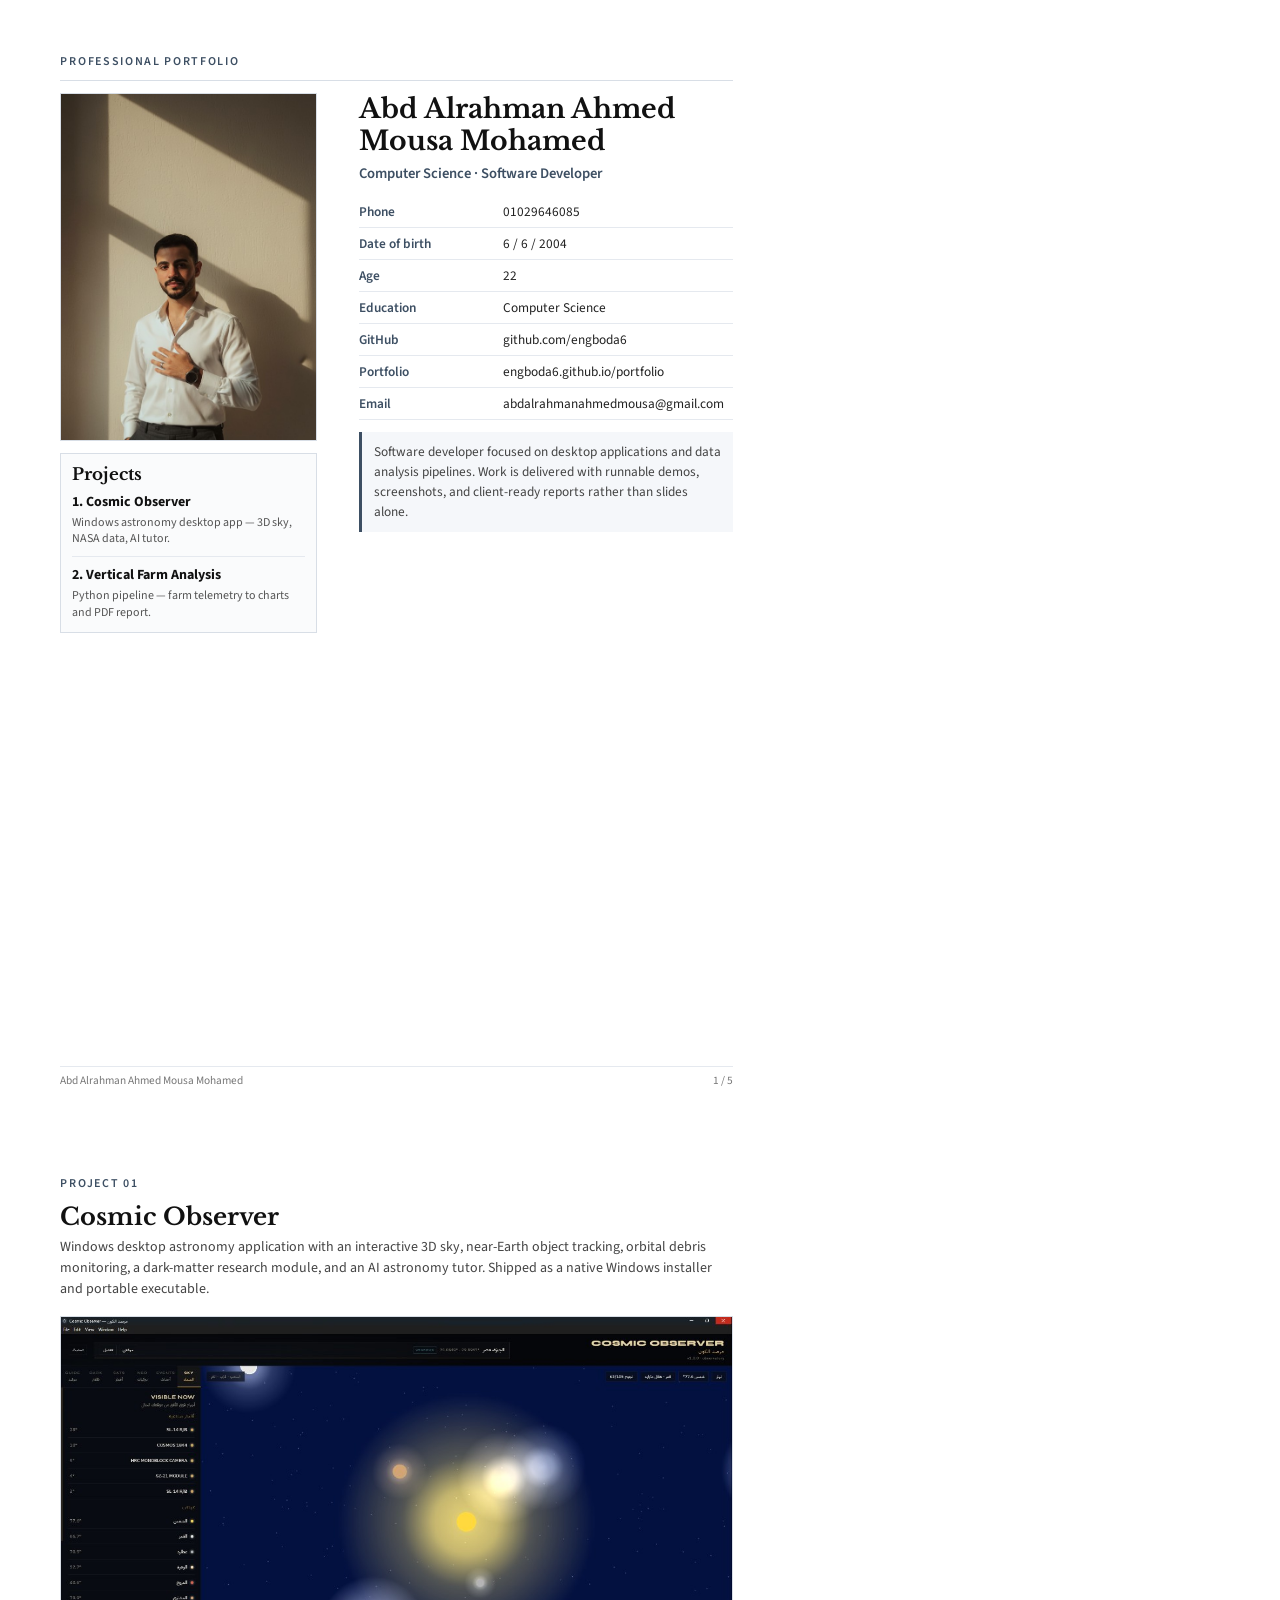
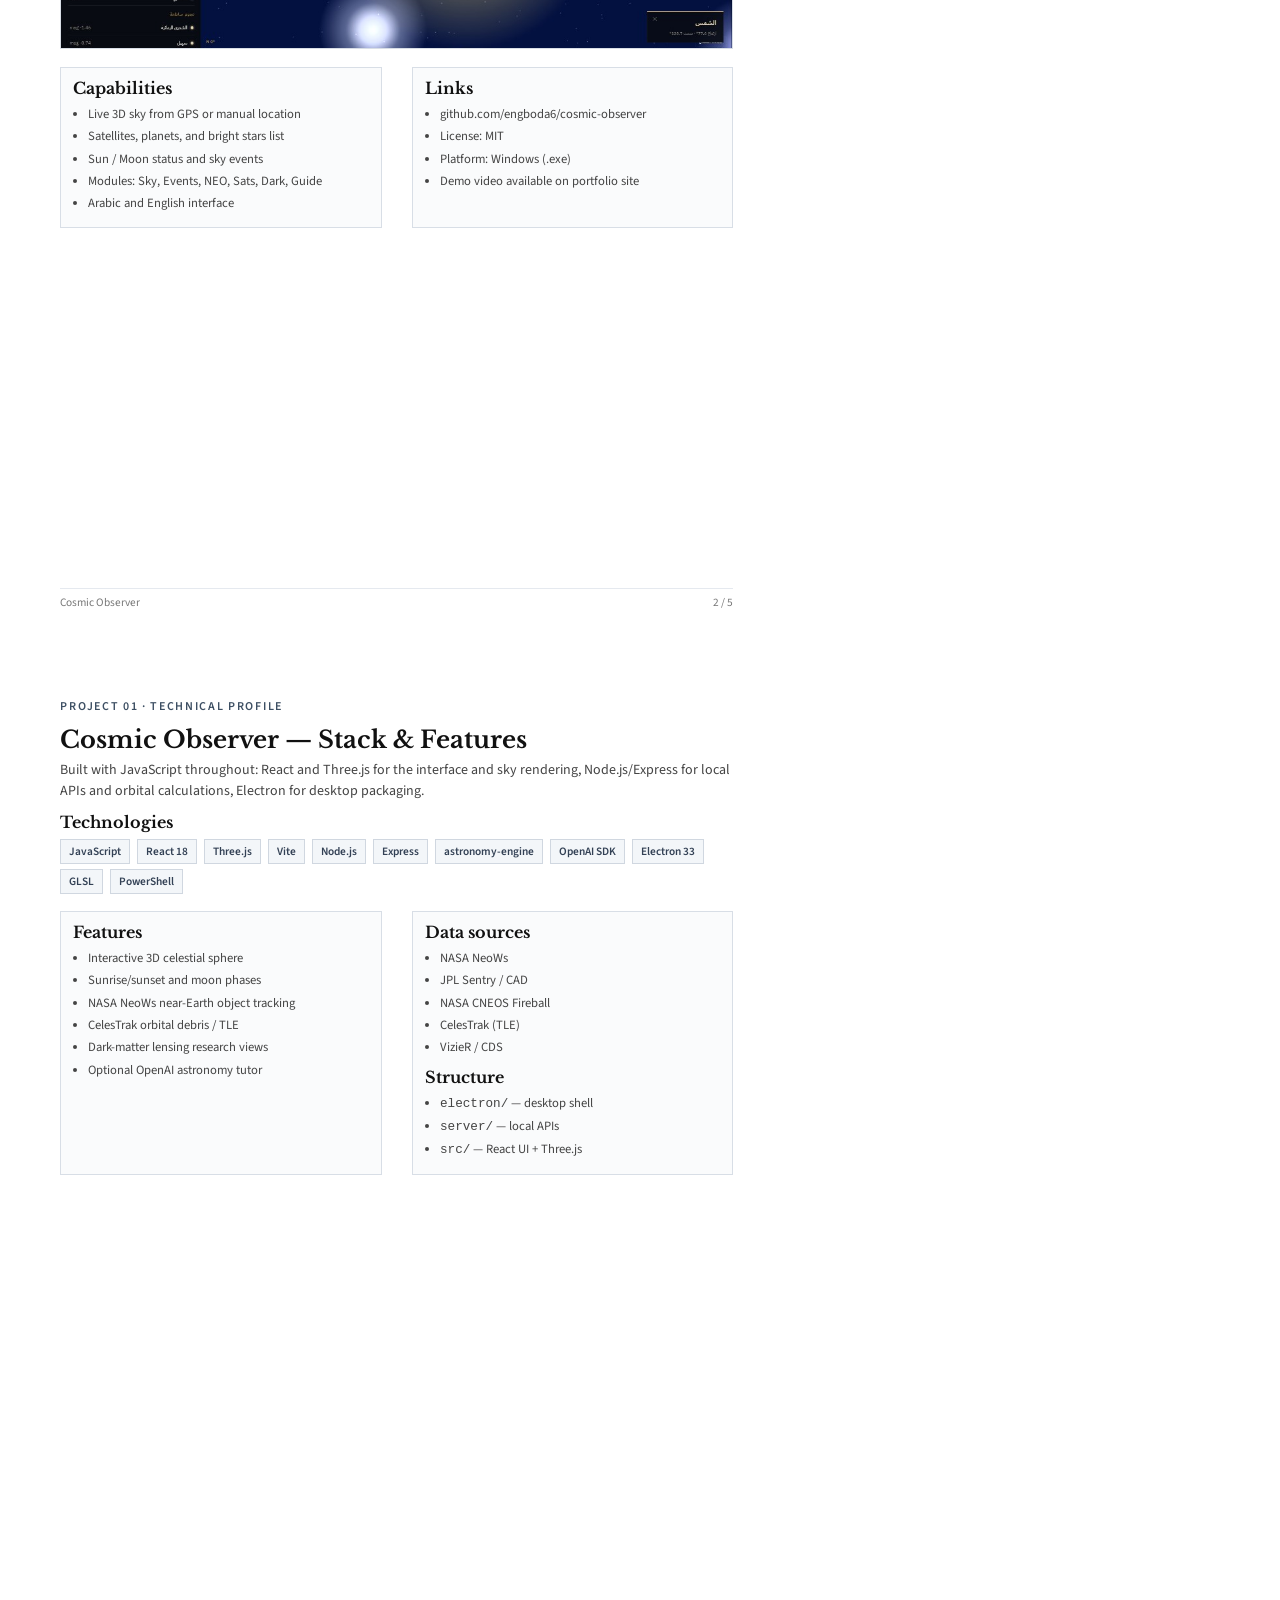
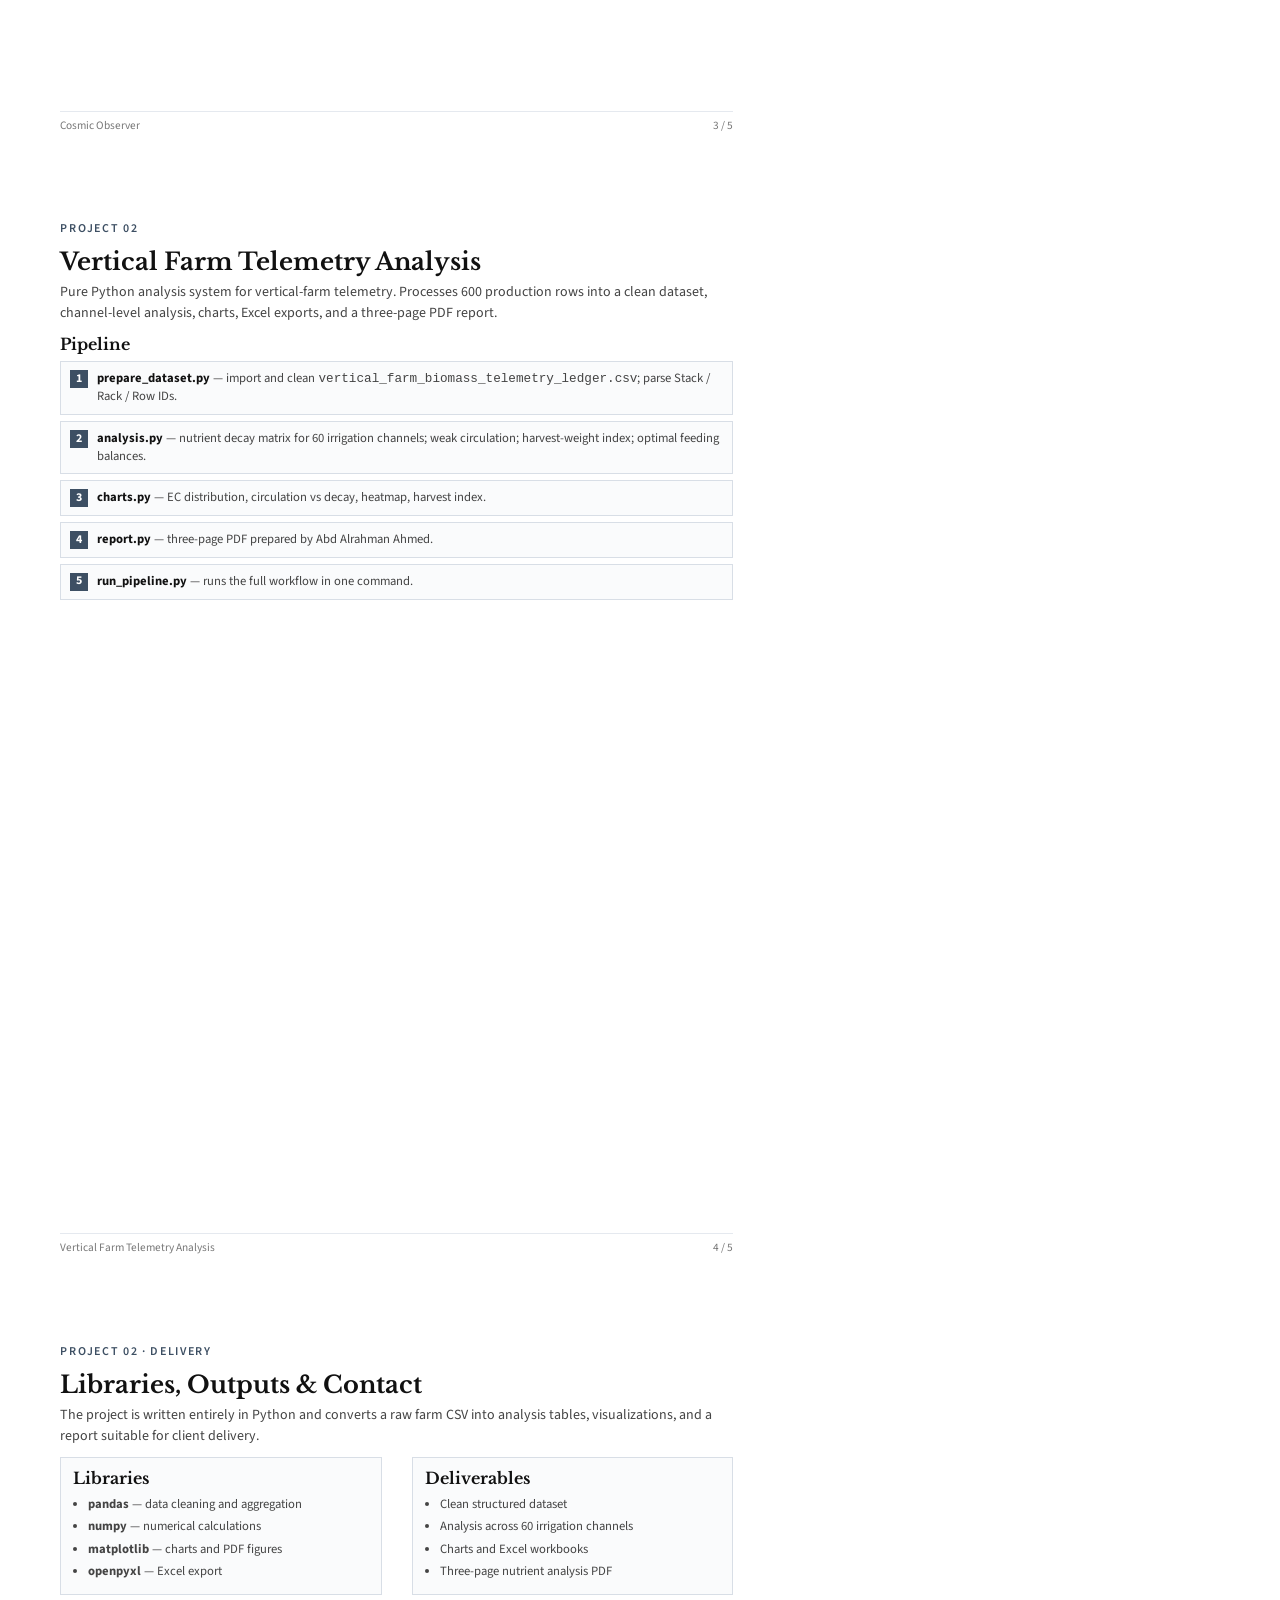
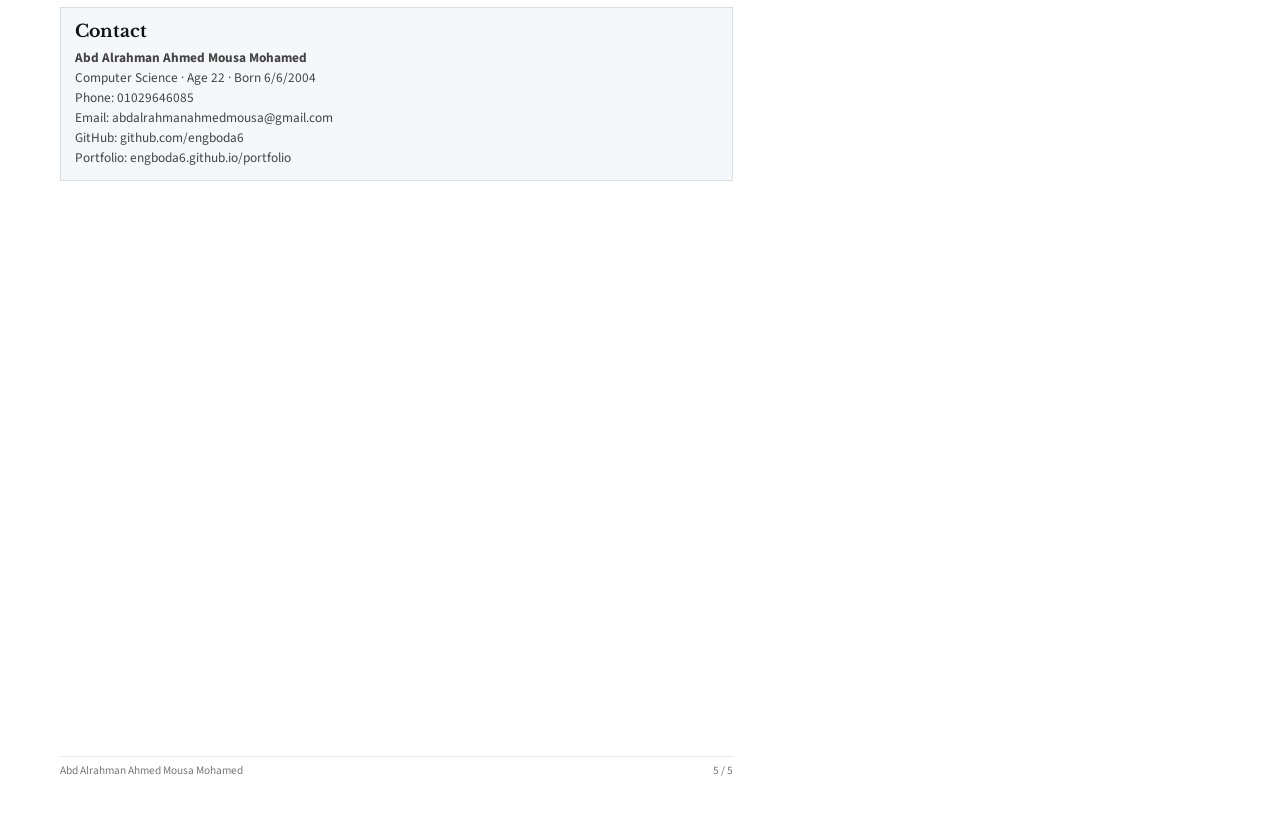
==== portfolio-cv.html @ 2f581602 "Refresh portfolio PDF with a clean professional layout. Use a light CV style, English Computer Scien" ====
<!DOCTYPE html>
<html lang="en">
  <head>
    <meta charset="UTF-8" />
    <title>Abd Alrahman Ahmed Mousa Mohamed — Portfolio</title>
    <link rel="preconnect" href="https://fonts.googleapis.com" />
    <link rel="preconnect" href="https://fonts.gstatic.com" crossorigin />
    <link
      href="https://fonts.googleapis.com/css2?family=Libre+Baskerville:wght@400;700&family=Source+Sans+3:wght@400;500;600;700&display=swap"
      rel="stylesheet"
    />
    <style>
      @page {
        size: A4;
        margin: 0;
      }

      * {
        box-sizing: border-box;
      }

      html,
      body {
        margin: 0;
        padding: 0;
        background: #fff;
        color: #1a1a1a;
        font-family: "Source Sans 3", "Segoe UI", sans-serif;
        -webkit-print-color-adjust: exact;
        print-color-adjust: exact;
      }

      .page {
        width: 210mm;
        height: 297mm;
        padding: 14mm 16mm 16mm;
        page-break-after: always;
        break-after: page;
        position: relative;
        overflow: hidden;
        background: #fff;
      }

      .page:last-child {
        page-break-after: auto;
        break-after: auto;
      }

      h1,
      h2,
      h3 {
        font-family: "Libre Baskerville", Georgia, serif;
        font-weight: 700;
        margin: 0;
        color: #111;
      }

      .eyebrow {
        color: #3d4f63;
        font-size: 9pt;
        font-weight: 600;
        letter-spacing: 0.14em;
        text-transform: uppercase;
        margin: 0 0 10px;
      }

      .rule {
        height: 1px;
        background: #d8dee6;
        border: 0;
        margin: 0 0 12px;
      }

      .cover {
        display: grid;
        grid-template-columns: 68mm 1fr;
        gap: 11mm;
        align-items: start;
      }

      .photo-wrap {
        width: 100%;
        height: 92mm;
        overflow: hidden;
        border: 1px solid #d8dee6;
        background: #f4f6f8;
      }

      .photo-wrap img {
        width: 100%;
        height: 100%;
        object-fit: cover;
        object-position: top center;
        display: block;
      }

      .side-block {
        margin-top: 12px;
        border: 1px solid #d8dee6;
        padding: 10px 11px;
        background: #fafbfc;
      }

      .side-block h2 {
        font-size: 12.5pt;
        margin-bottom: 8px;
        font-weight: 700;
      }

      .work-item + .work-item {
        margin-top: 8px;
        padding-top: 8px;
        border-top: 1px solid #e5e9ef;
      }

      .work-item h3 {
        font-size: 10.5pt;
        margin-bottom: 3px;
        font-family: "Source Sans 3", sans-serif;
        font-weight: 700;
      }

      .work-item p {
        margin: 0;
        font-size: 9pt;
        color: #555;
        line-height: 1.4;
      }

      .name {
        font-size: 20pt;
        line-height: 1.2;
        margin-bottom: 6px;
      }

      .role {
        margin: 0 0 12px;
        color: #3d4f63;
        font-size: 11pt;
        font-weight: 600;
      }

      .info-table {
        width: 100%;
        border-collapse: collapse;
        margin-bottom: 12px;
        font-size: 10pt;
      }

      .info-table th {
        text-align: left;
        width: 38mm;
        padding: 6px 0;
        color: #3d4f63;
        font-weight: 600;
        border-bottom: 1px solid #e5e9ef;
        vertical-align: top;
      }

      .info-table td {
        padding: 6px 0;
        border-bottom: 1px solid #e5e9ef;
        color: #222;
      }

      .summary {
        margin-top: 4px;
        padding: 10px 12px;
        border-left: 3px solid #3d4f63;
        background: #f5f7fa;
        font-size: 10pt;
        line-height: 1.5;
        color: #444;
      }

      .page-title {
        font-size: 18pt;
        margin: 0 0 6px;
      }

      .lead {
        margin: 0 0 10px;
        font-size: 10.5pt;
        line-height: 1.5;
        color: #444;
      }

      .shot {
        width: 100%;
        max-height: 88mm;
        object-fit: cover;
        object-position: top center;
        border: 1px solid #d8dee6;
        margin: 6px 0 12px;
        background: #f4f6f8;
      }

      .two-col {
        display: grid;
        grid-template-columns: 1fr 1fr;
        gap: 8mm;
      }

      .panel {
        border: 1px solid #d8dee6;
        padding: 10px 12px;
        background: #fafbfc;
      }

      .section-label {
        font-family: "Libre Baskerville", Georgia, serif;
        font-size: 12pt;
        margin: 0 0 7px;
      }

      ul.clean {
        margin: 0;
        padding-left: 15px;
        color: #444;
        font-size: 9.5pt;
        line-height: 1.45;
      }

      ul.clean li {
        margin-bottom: 4px;
      }

      .tag {
        display: inline-block;
        padding: 3px 8px;
        margin: 0 4px 5px 0;
        border: 1px solid #d0d7e0;
        background: #f3f6f9;
        color: #334155;
        font-size: 8.5pt;
        font-weight: 600;
      }

      .pipeline {
        counter-reset: step;
        list-style: none;
        margin: 0;
        padding: 0;
      }

      .pipeline li {
        counter-increment: step;
        position: relative;
        padding: 8px 10px 8px 36px;
        margin-bottom: 6px;
        border: 1px solid #d8dee6;
        background: #fafbfc;
        font-size: 9.5pt;
        color: #444;
        line-height: 1.4;
      }

      .pipeline li::before {
        content: counter(step);
        position: absolute;
        left: 9px;
        top: 8px;
        width: 18px;
        height: 18px;
        background: #3d4f63;
        color: #fff;
        font-size: 9pt;
        font-weight: 700;
        display: grid;
        place-items: center;
      }

      .pipeline strong {
        color: #111;
      }

      .closing {
        margin-top: 12px;
        border: 1px solid #d8dee6;
        padding: 12px 14px;
        background: #f5f7fa;
      }

      .closing h2 {
        font-size: 13pt;
        margin-bottom: 6px;
      }

      .closing p {
        margin: 0;
        font-size: 10pt;
        color: #444;
        line-height: 1.5;
      }

      .page-foot {
        position: absolute;
        left: 16mm;
        right: 16mm;
        bottom: 9mm;
        display: flex;
        justify-content: space-between;
        font-size: 8.5pt;
        color: #777;
        border-top: 1px solid #e5e9ef;
        padding-top: 5px;
      }

      a {
        color: #27476b;
        text-decoration: none;
      }
    </style>
  </head>
  <body>
    <!-- 1 -->
    <section class="page">
      <p class="eyebrow">Professional Portfolio</p>
      <hr class="rule" />
      <div class="cover">
        <aside>
          <div class="photo-wrap">
            <img src="assets/images/profile.png" alt="Abd Alrahman Ahmed Mousa Mohamed" />
          </div>
          <div class="side-block">
            <h2>Projects</h2>
            <div class="work-item">
              <h3>1. Cosmic Observer</h3>
              <p>Windows astronomy desktop app — 3D sky, NASA data, AI tutor.</p>
            </div>
            <div class="work-item">
              <h3>2. Vertical Farm Analysis</h3>
              <p>Python pipeline — farm telemetry to charts and PDF report.</p>
            </div>
          </div>
        </aside>
        <div>
          <h1 class="name">Abd Alrahman Ahmed Mousa Mohamed</h1>
          <p class="role">Computer Science · Software Developer</p>
          <table class="info-table">
            <tr>
              <th>Phone</th>
              <td>01029646085</td>
            </tr>
            <tr>
              <th>Date of birth</th>
              <td>6 / 6 / 2004</td>
            </tr>
            <tr>
              <th>Age</th>
              <td>22</td>
            </tr>
            <tr>
              <th>Education</th>
              <td>Computer Science</td>
            </tr>
            <tr>
              <th>GitHub</th>
              <td>github.com/engboda6</td>
            </tr>
            <tr>
              <th>Portfolio</th>
              <td>engboda6.github.io/portfolio</td>
            </tr>
            <tr>
              <th>Email</th>
              <td>abdalrahmanahmedmousa@gmail.com</td>
            </tr>
          </table>
          <div class="summary">
            Software developer focused on desktop applications and data analysis pipelines. Work is
            delivered with runnable demos, screenshots, and client-ready reports rather than slides
            alone.
          </div>
        </div>
      </div>
      <div class="page-foot">
        <span>Abd Alrahman Ahmed Mousa Mohamed</span>
        <span>1 / 5</span>
      </div>
    </section>

    <!-- 2 -->
    <section class="page">
      <p class="eyebrow">Project 01</p>
      <h1 class="page-title">Cosmic Observer</h1>
      <p class="lead">
        Windows desktop astronomy application with an interactive 3D sky, near-Earth object tracking,
        orbital debris monitoring, a dark-matter research module, and an AI astronomy tutor. Shipped
        as a native Windows installer and portable executable.
      </p>
      <img class="shot" src="assets/images/astronomy/home.png" alt="Cosmic Observer" />
      <div class="two-col">
        <div class="panel">
          <h2 class="section-label">Capabilities</h2>
          <ul class="clean">
            <li>Live 3D sky from GPS or manual location</li>
            <li>Satellites, planets, and bright stars list</li>
            <li>Sun / Moon status and sky events</li>
            <li>Modules: Sky, Events, NEO, Sats, Dark, Guide</li>
            <li>Arabic and English interface</li>
          </ul>
        </div>
        <div class="panel">
          <h2 class="section-label">Links</h2>
          <ul class="clean">
            <li>github.com/engboda6/cosmic-observer</li>
            <li>License: MIT</li>
            <li>Platform: Windows (.exe)</li>
            <li>Demo video available on portfolio site</li>
          </ul>
        </div>
      </div>
      <div class="page-foot">
        <span>Cosmic Observer</span>
        <span>2 / 5</span>
      </div>
    </section>

    <!-- 3 -->
    <section class="page">
      <p class="eyebrow">Project 01 · Technical Profile</p>
      <h1 class="page-title">Cosmic Observer — Stack &amp; Features</h1>
      <p class="lead">
        Built with JavaScript throughout: React and Three.js for the interface and sky rendering,
        Node.js/Express for local APIs and orbital calculations, Electron for desktop packaging.
      </p>
      <h2 class="section-label">Technologies</h2>
      <p style="margin: 0 0 12px">
        <span class="tag">JavaScript</span>
        <span class="tag">React 18</span>
        <span class="tag">Three.js</span>
        <span class="tag">Vite</span>
        <span class="tag">Node.js</span>
        <span class="tag">Express</span>
        <span class="tag">astronomy-engine</span>
        <span class="tag">OpenAI SDK</span>
        <span class="tag">Electron 33</span>
        <span class="tag">GLSL</span>
        <span class="tag">PowerShell</span>
      </p>
      <div class="two-col">
        <div class="panel">
          <h2 class="section-label">Features</h2>
          <ul class="clean">
            <li>Interactive 3D celestial sphere</li>
            <li>Sunrise/sunset and moon phases</li>
            <li>NASA NeoWs near-Earth object tracking</li>
            <li>CelesTrak orbital debris / TLE</li>
            <li>Dark-matter lensing research views</li>
            <li>Optional OpenAI astronomy tutor</li>
          </ul>
        </div>
        <div class="panel">
          <h2 class="section-label">Data sources</h2>
          <ul class="clean">
            <li>NASA NeoWs</li>
            <li>JPL Sentry / CAD</li>
            <li>NASA CNEOS Fireball</li>
            <li>CelesTrak (TLE)</li>
            <li>VizieR / CDS</li>
          </ul>
          <h2 class="section-label" style="margin-top: 10px">Structure</h2>
          <ul class="clean">
            <li><code>electron/</code> — desktop shell</li>
            <li><code>server/</code> — local APIs</li>
            <li><code>src/</code> — React UI + Three.js</li>
          </ul>
        </div>
      </div>
      <div class="page-foot">
        <span>Cosmic Observer</span>
        <span>3 / 5</span>
      </div>
    </section>

    <!-- 4 -->
    <section class="page">
      <p class="eyebrow">Project 02</p>
      <h1 class="page-title">Vertical Farm Telemetry Analysis</h1>
      <p class="lead">
        Pure Python analysis system for vertical-farm telemetry. Processes 600 production rows into a
        clean dataset, channel-level analysis, charts, Excel exports, and a three-page PDF report.
      </p>
      <h2 class="section-label">Pipeline</h2>
      <ol class="pipeline">
        <li>
          <strong>prepare_dataset.py</strong> — import and clean
          <code>vertical_farm_biomass_telemetry_ledger.csv</code>; parse Stack / Rack / Row IDs.
        </li>
        <li>
          <strong>analysis.py</strong> — nutrient decay matrix for 60 irrigation channels; weak
          circulation; harvest-weight index; optimal feeding balances.
        </li>
        <li>
          <strong>charts.py</strong> — EC distribution, circulation vs decay, heatmap, harvest index.
        </li>
        <li>
          <strong>report.py</strong> — three-page PDF prepared by Abd Alrahman Ahmed.
        </li>
        <li>
          <strong>run_pipeline.py</strong> — runs the full workflow in one command.
        </li>
      </ol>
      <div class="page-foot">
        <span>Vertical Farm Telemetry Analysis</span>
        <span>4 / 5</span>
      </div>
    </section>

    <!-- 5 -->
    <section class="page">
      <p class="eyebrow">Project 02 · Delivery</p>
      <h1 class="page-title">Libraries, Outputs &amp; Contact</h1>
      <p class="lead">
        The project is written entirely in Python and converts a raw farm CSV into analysis tables,
        visualizations, and a report suitable for client delivery.
      </p>
      <div class="two-col">
        <div class="panel">
          <h2 class="section-label">Libraries</h2>
          <ul class="clean">
            <li><strong>pandas</strong> — data cleaning and aggregation</li>
            <li><strong>numpy</strong> — numerical calculations</li>
            <li><strong>matplotlib</strong> — charts and PDF figures</li>
            <li><strong>openpyxl</strong> — Excel export</li>
          </ul>
        </div>
        <div class="panel">
          <h2 class="section-label">Deliverables</h2>
          <ul class="clean">
            <li>Clean structured dataset</li>
            <li>Analysis across 60 irrigation channels</li>
            <li>Charts and Excel workbooks</li>
            <li>Three-page nutrient analysis PDF</li>
          </ul>
        </div>
      </div>
      <div class="closing">
        <h2>Contact</h2>
        <p>
          <strong>Abd Alrahman Ahmed Mousa Mohamed</strong><br />
          Computer Science · Age 22 · Born 6/6/2004<br />
          Phone: 01029646085<br />
          Email: abdalrahmanahmedmousa@gmail.com<br />
          GitHub: github.com/engboda6<br />
          Portfolio: engboda6.github.io/portfolio
        </p>
      </div>
      <div class="page-foot">
        <span>Abd Alrahman Ahmed Mousa Mohamed</span>
        <span>5 / 5</span>
      </div>
    </section>
  </body>
</html>
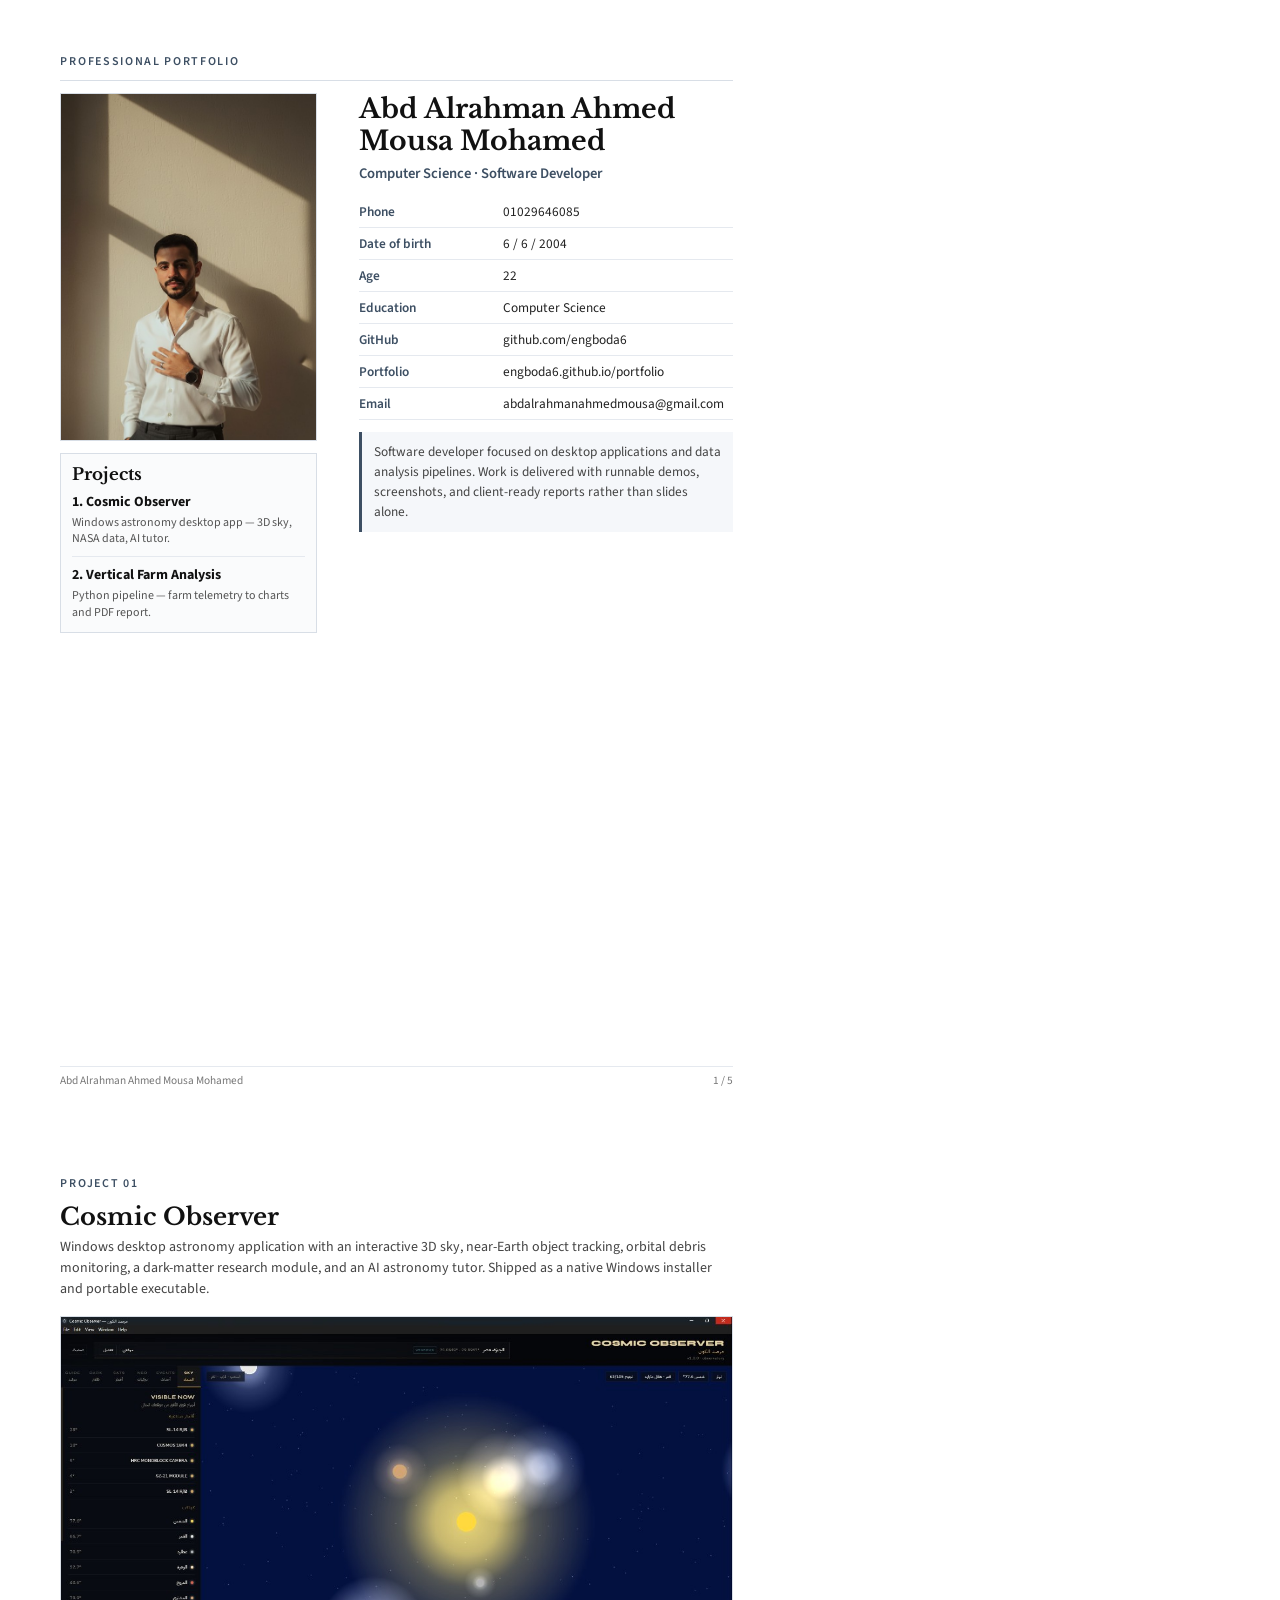
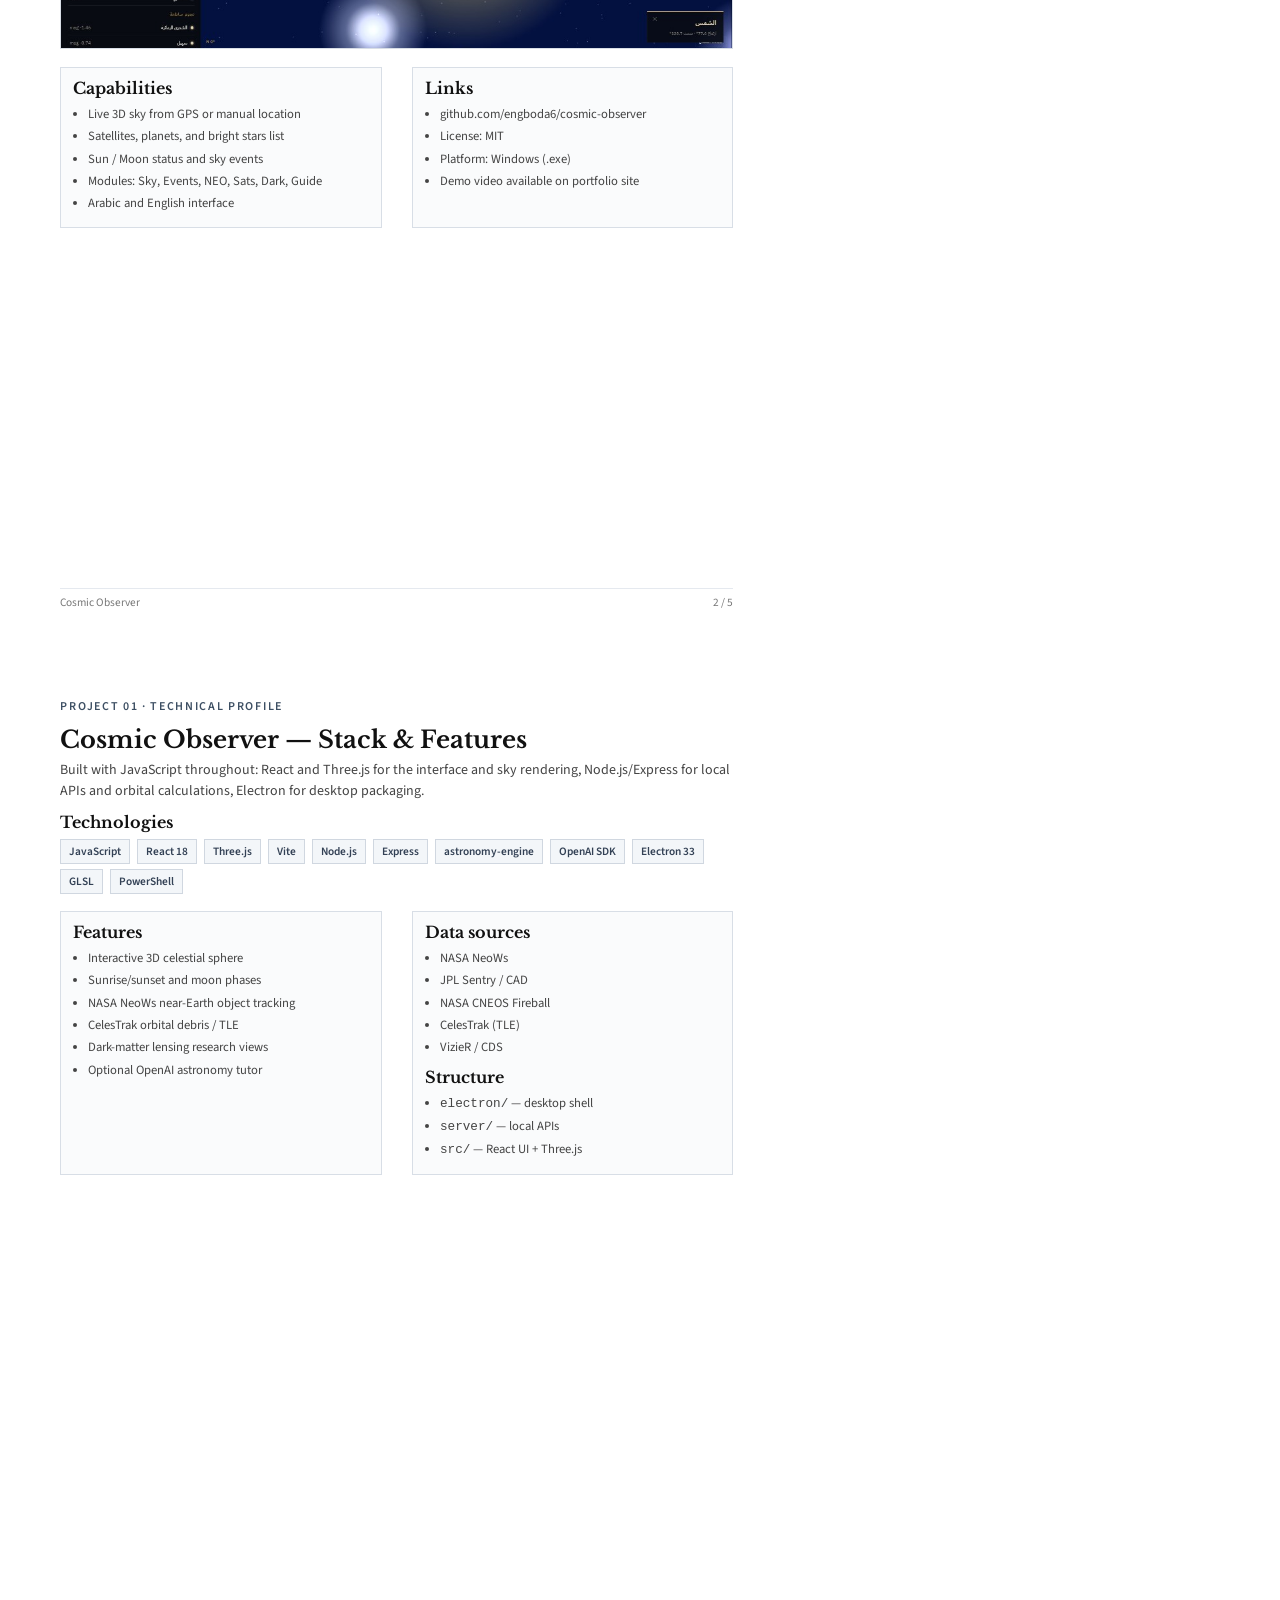
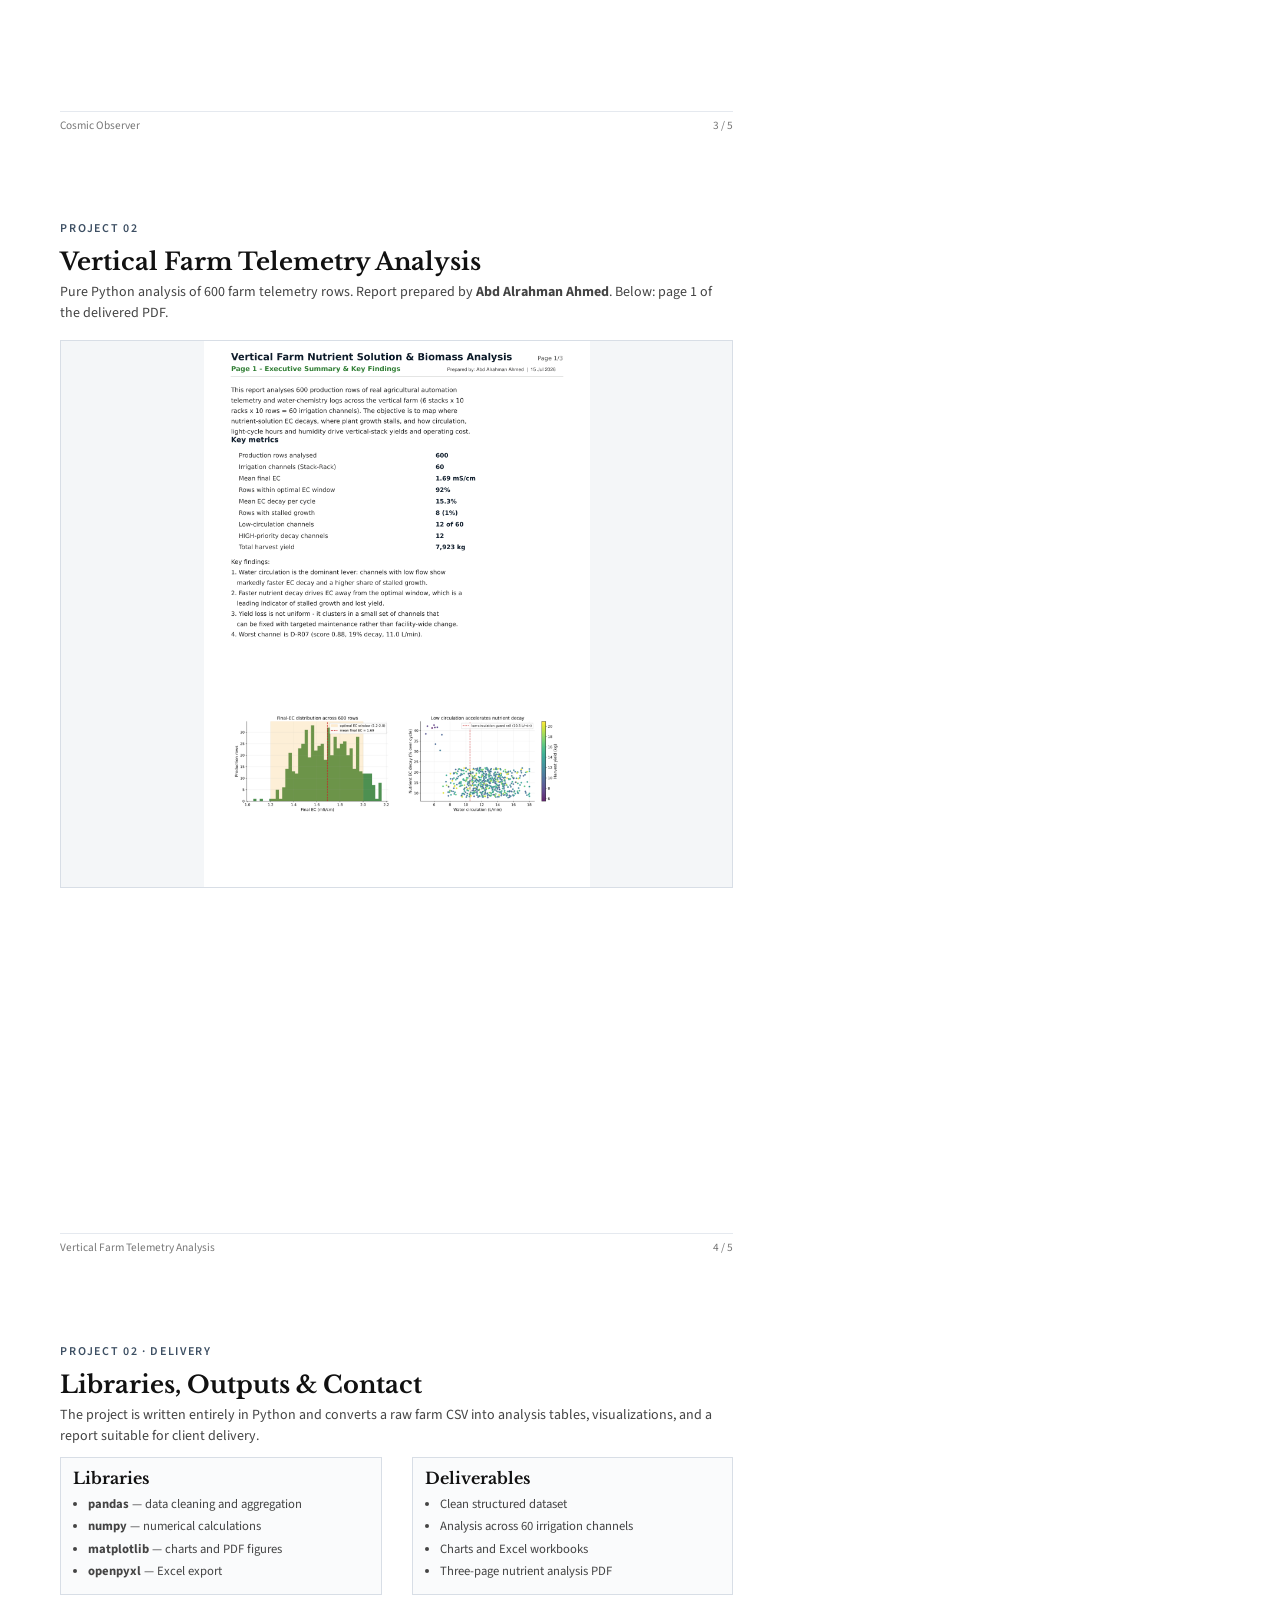
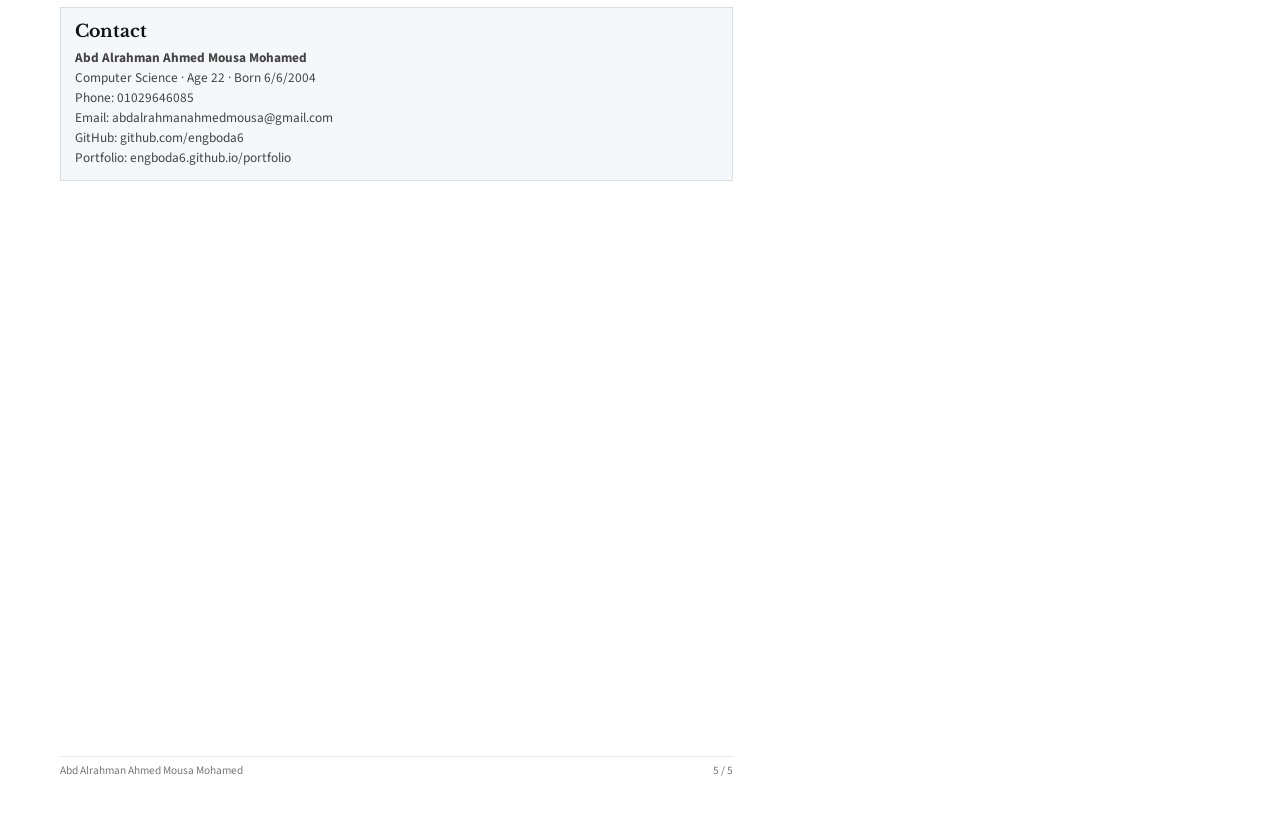
==== commit 7602e3ae: "Refresh Vertical Farm report images credited to Abd Alrahman Ahmed. Show all three report pages on t" ====
--- a/portfolio-cv.html
+++ b/portfolio-cv.html
@@ -479,29 +479,15 @@
       <p class="eyebrow">Project 02</p>
       <h1 class="page-title">Vertical Farm Telemetry Analysis</h1>
       <p class="lead">
-        Pure Python analysis system for vertical-farm telemetry. Processes 600 production rows into a
-        clean dataset, channel-level analysis, charts, Excel exports, and a three-page PDF report.
+        Pure Python analysis of 600 farm telemetry rows. Report prepared by
+        <strong>Abd Alrahman Ahmed</strong>. Below: page 1 of the delivered PDF.
       </p>
-      <h2 class="section-label">Pipeline</h2>
-      <ol class="pipeline">
-        <li>
-          <strong>prepare_dataset.py</strong> — import and clean
-          <code>vertical_farm_biomass_telemetry_ledger.csv</code>; parse Stack / Rack / Row IDs.
-        </li>
-        <li>
-          <strong>analysis.py</strong> — nutrient decay matrix for 60 irrigation channels; weak
-          circulation; harvest-weight index; optimal feeding balances.
-        </li>
-        <li>
-          <strong>charts.py</strong> — EC distribution, circulation vs decay, heatmap, harvest index.
-        </li>
-        <li>
-          <strong>report.py</strong> — three-page PDF prepared by Abd Alrahman Ahmed.
-        </li>
-        <li>
-          <strong>run_pipeline.py</strong> — runs the full workflow in one command.
-        </li>
-      </ol>
+      <img
+        class="shot"
+        src="assets/images/data-analysis/report-page1.png"
+        alt="Vertical Farm report page 1"
+        style="max-height: 145mm; object-fit: contain; object-position: top center"
+      />
       <div class="page-foot">
         <span>Vertical Farm Telemetry Analysis</span>
         <span>4 / 5</span>
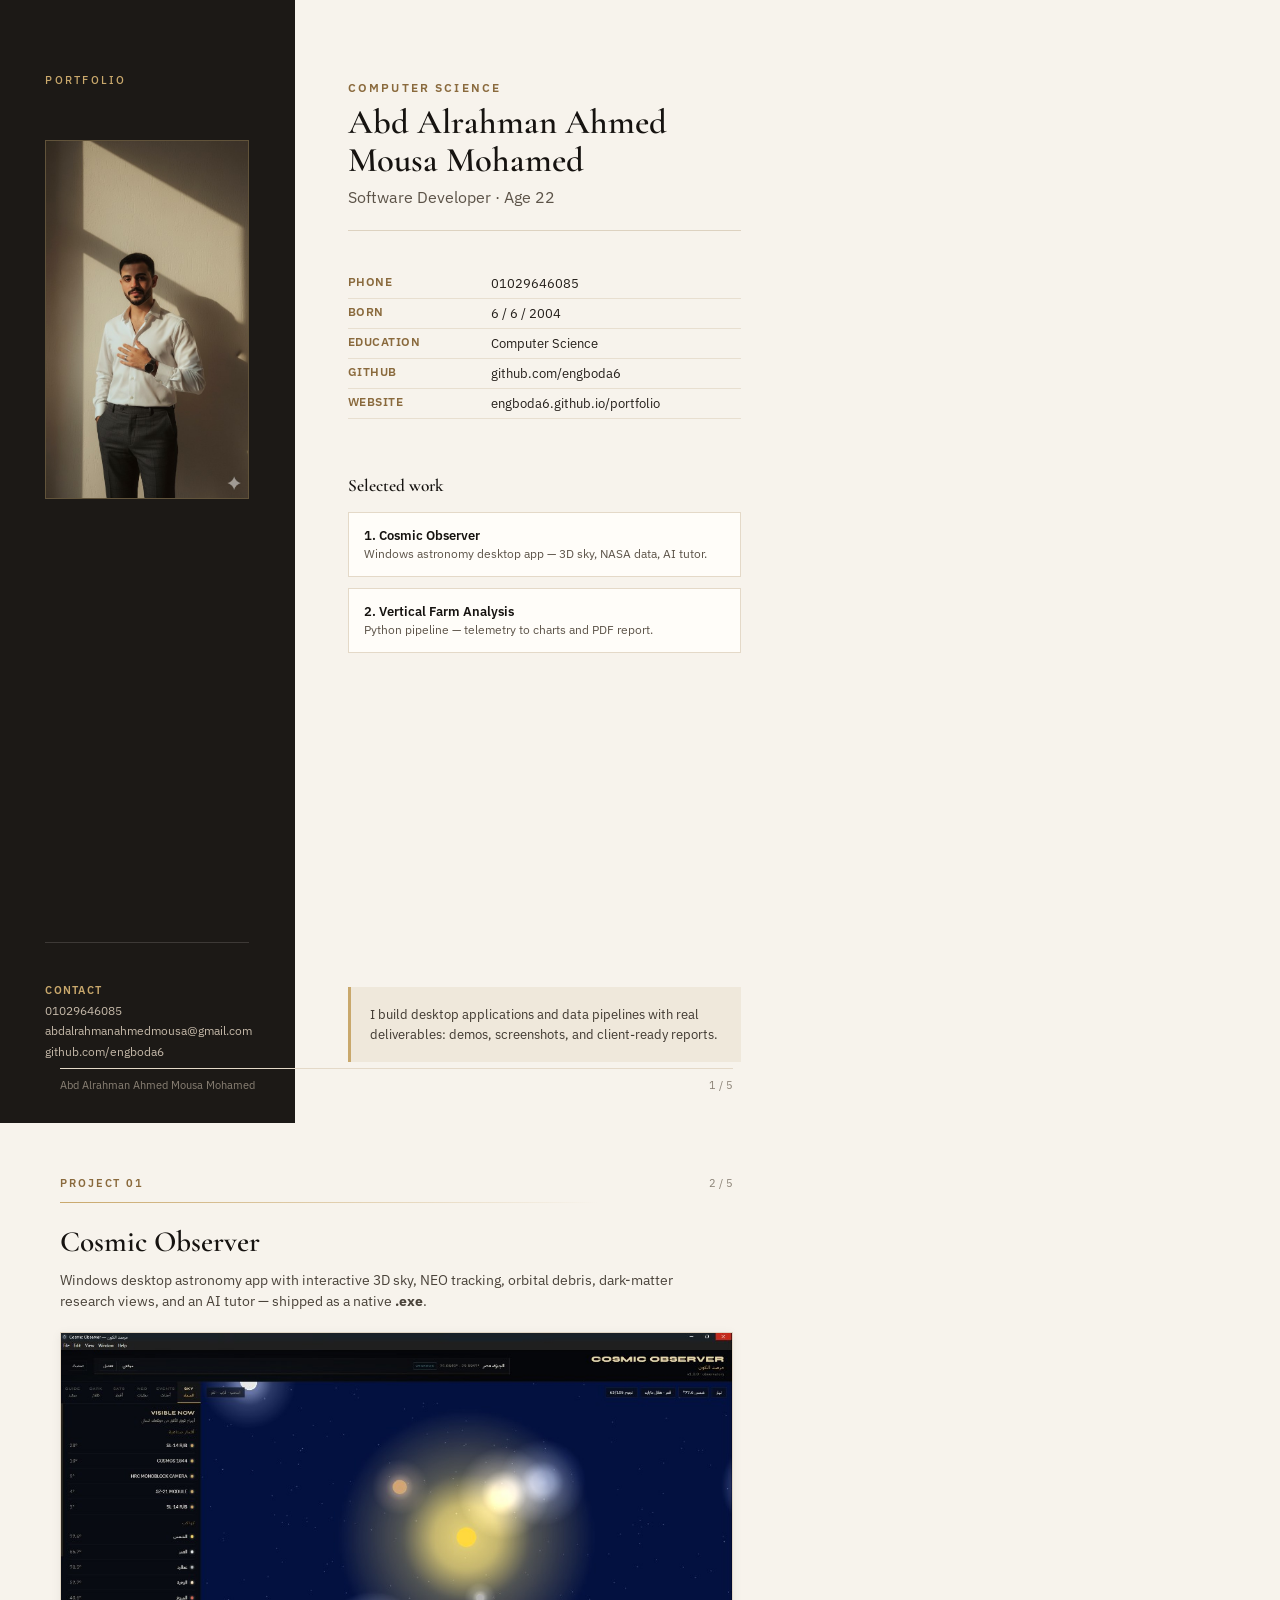
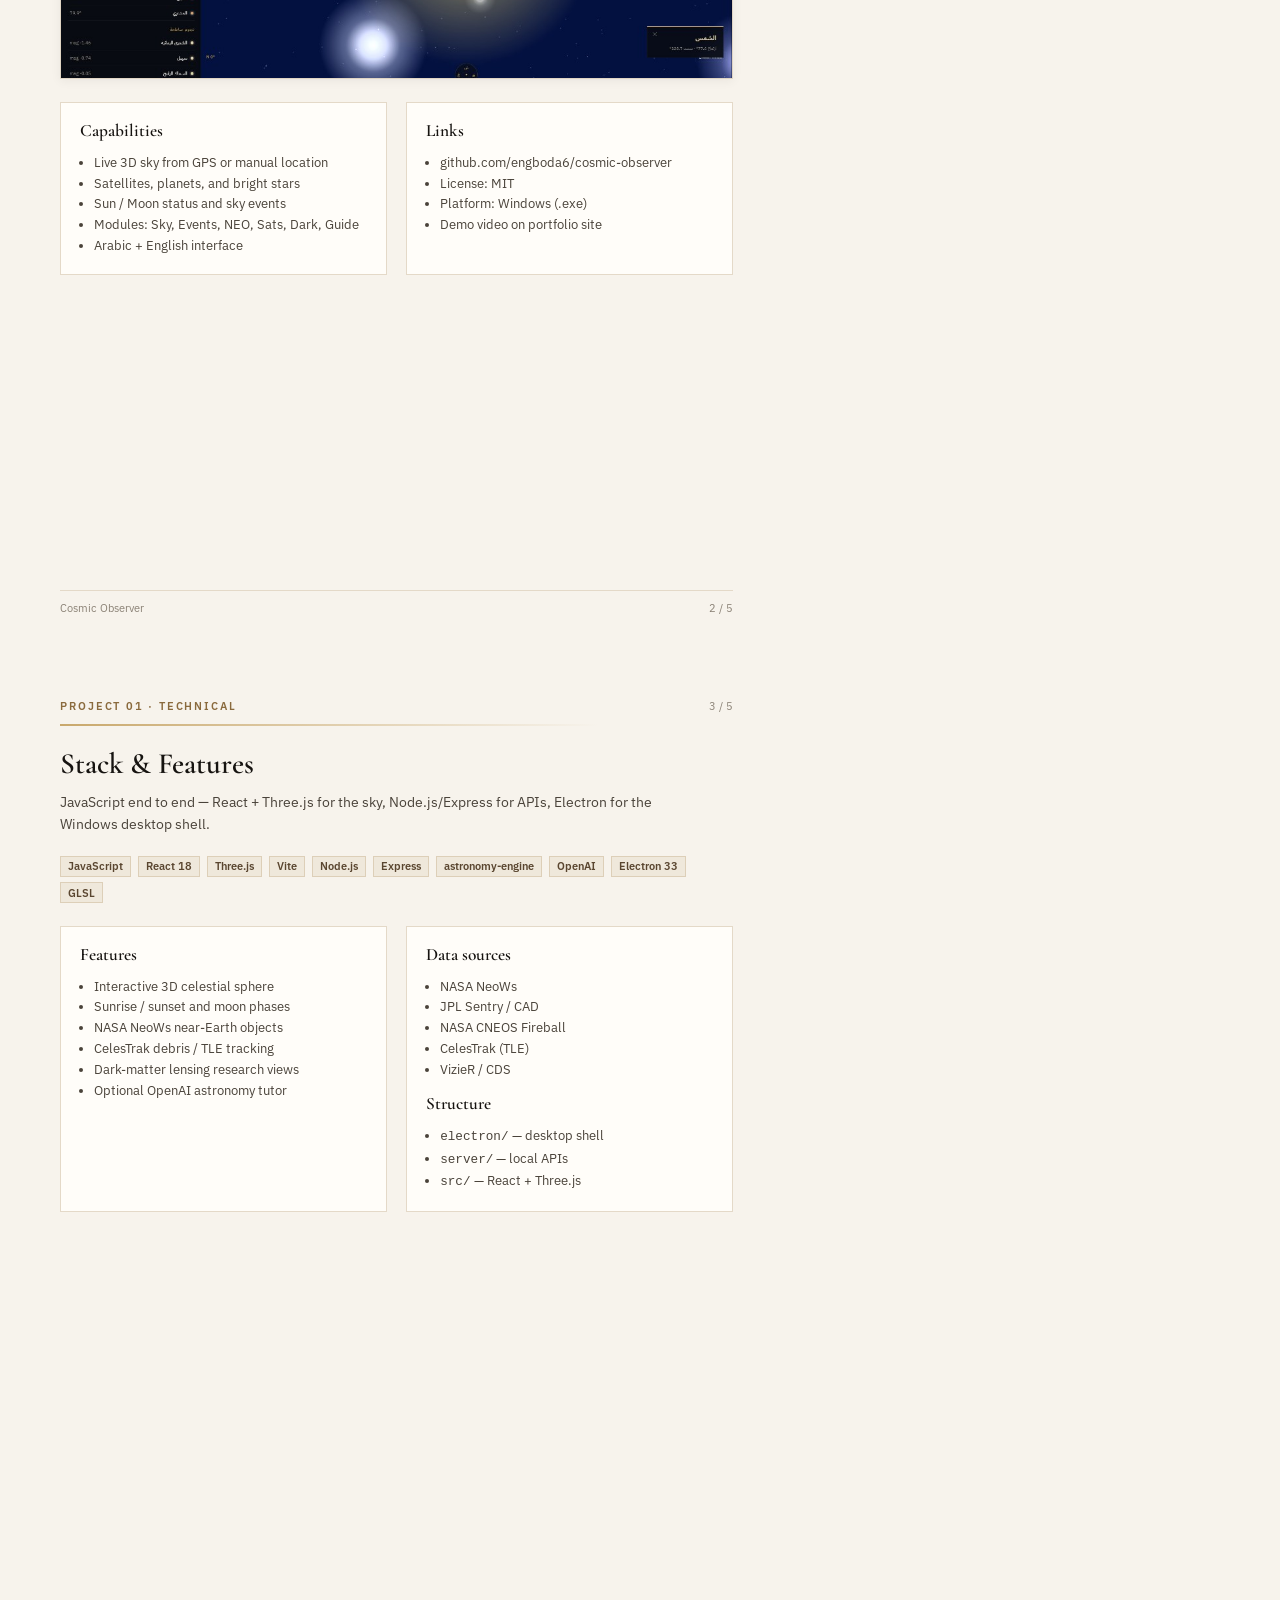
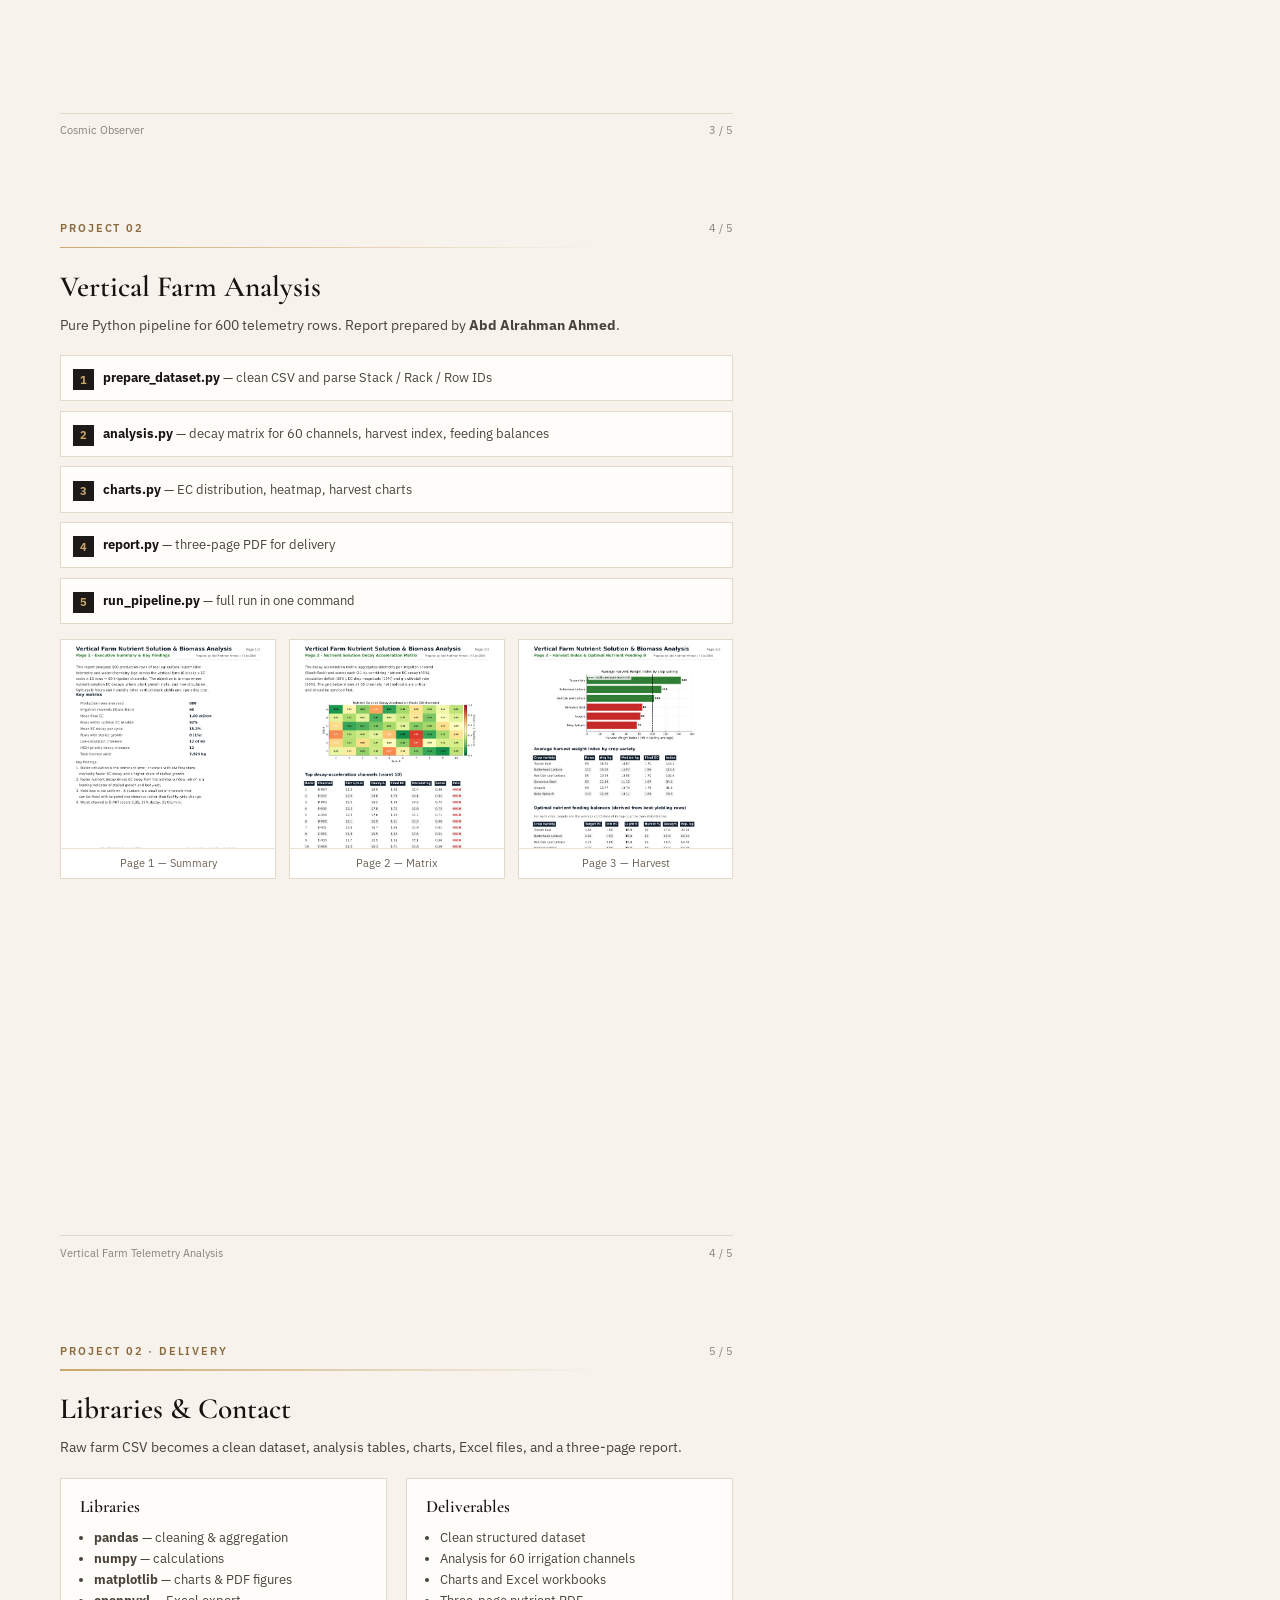
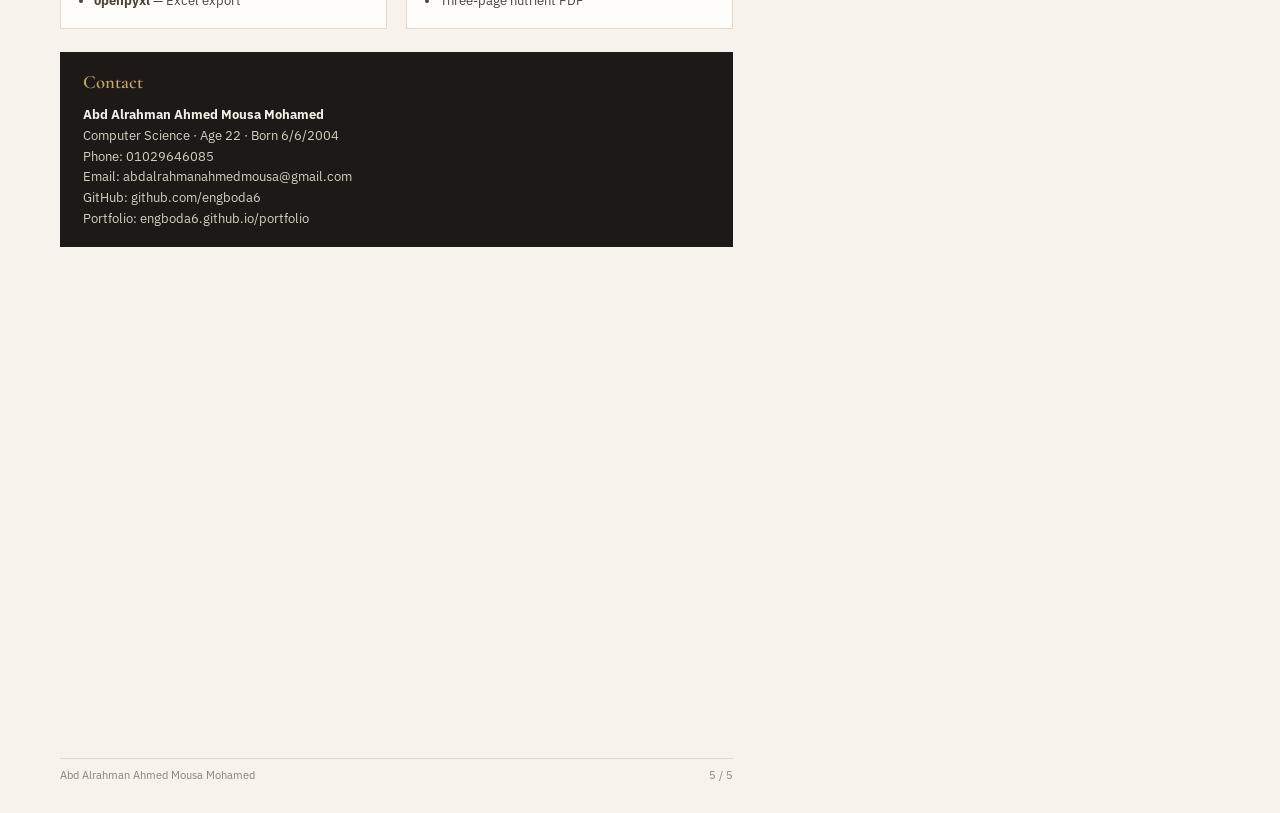
==== commit 40808bce: "Redesign the portfolio CV PDF with a warmer editorial layout. Improve cover composition, typography," ====
--- a/portfolio-cv.html
+++ b/portfolio-cv.html
@@ -6,7 +6,7 @@
     <link rel="preconnect" href="https://fonts.googleapis.com" />
     <link rel="preconnect" href="https://fonts.gstatic.com" crossorigin />
     <link
-      href="https://fonts.googleapis.com/css2?family=Libre+Baskerville:wght@400;700&family=Source+Sans+3:wght@400;500;600;700&display=swap"
+      href="https://fonts.googleapis.com/css2?family=Cormorant+Garamond:ital,wght@0,500;0,600;0,700;1,500&family=IBM+Plex+Sans:wght@400;500;600&display=swap"
       rel="stylesheet"
     />
     <style>
@@ -23,9 +23,9 @@
       body {
         margin: 0;
         padding: 0;
-        background: #fff;
-        color: #1a1a1a;
-        font-family: "Source Sans 3", "Segoe UI", sans-serif;
+        background: #f7f3ec;
+        color: #1c1916;
+        font-family: "IBM Plex Sans", "Segoe UI", sans-serif;
         -webkit-print-color-adjust: exact;
         print-color-adjust: exact;
       }
@@ -33,12 +33,11 @@
       .page {
         width: 210mm;
         height: 297mm;
-        padding: 14mm 16mm 16mm;
         page-break-after: always;
         break-after: page;
         position: relative;
         overflow: hidden;
-        background: #fff;
+        background: #f7f3ec;
       }
 
       .page:last-child {
@@ -46,44 +45,54 @@
         break-after: auto;
       }
 
+      .page-inner {
+        padding: 14mm 16mm 16mm;
+        height: 100%;
+      }
+
       h1,
       h2,
       h3 {
-        font-family: "Libre Baskerville", Georgia, serif;
-        font-weight: 700;
-        margin: 0;
-        color: #111;
-      }
-
-      .eyebrow {
-        color: #3d4f63;
-        font-size: 9pt;
+        font-family: "Cormorant Garamond", Georgia, serif;
         font-weight: 600;
-        letter-spacing: 0.14em;
+        margin: 0;
+        color: #161310;
+      }
+
+      .accent {
+        color: #8a6a3d;
+      }
+
+      /* ===== Cover ===== */
+      .cover-page {
+        display: grid;
+        grid-template-columns: 78mm 1fr;
+        height: 100%;
+      }
+
+      .cover-side {
+        background: #1c1916;
+        color: #f4efe8;
+        padding: 16mm 12mm;
+        display: flex;
+        flex-direction: column;
+      }
+
+      .cover-side .mark {
+        font-size: 8.5pt;
+        letter-spacing: 0.2em;
         text-transform: uppercase;
-        margin: 0 0 10px;
-      }
-
-      .rule {
-        height: 1px;
-        background: #d8dee6;
-        border: 0;
-        margin: 0 0 12px;
-      }
-
-      .cover {
-        display: grid;
-        grid-template-columns: 68mm 1fr;
-        gap: 11mm;
-        align-items: start;
+        color: #c9a86c;
+        margin-bottom: 14mm;
+        font-weight: 500;
       }
 
       .photo-wrap {
         width: 100%;
-        height: 92mm;
+        height: 95mm;
         overflow: hidden;
-        border: 1px solid #d8dee6;
-        background: #f4f6f8;
+        border: 1px solid rgba(201, 168, 108, 0.35);
+        background: #2a2520;
       }
 
       .photo-wrap img {
@@ -94,145 +103,221 @@
         display: block;
       }
 
-      .side-block {
-        margin-top: 12px;
-        border: 1px solid #d8dee6;
-        padding: 10px 11px;
-        background: #fafbfc;
-      }
-
-      .side-block h2 {
-        font-size: 12.5pt;
+      .side-meta {
+        margin-top: auto;
+        padding-top: 10mm;
+        border-top: 1px solid rgba(244, 239, 232, 0.15);
+        font-size: 9pt;
+        line-height: 1.7;
+        color: #c4b8a8;
+      }
+
+      .side-meta strong {
+        display: block;
+        color: #c9a86c;
+        font-size: 8pt;
+        letter-spacing: 0.12em;
+        text-transform: uppercase;
+        font-weight: 600;
+        margin-bottom: 2px;
+      }
+
+      .cover-main {
+        padding: 18mm 14mm 16mm 14mm;
+        display: flex;
+        flex-direction: column;
+      }
+
+      .cover-main .kicker {
+        font-size: 9pt;
+        letter-spacing: 0.18em;
+        text-transform: uppercase;
+        color: #8a6a3d;
+        font-weight: 600;
         margin-bottom: 8px;
-        font-weight: 700;
-      }
-
-      .work-item + .work-item {
-        margin-top: 8px;
-        padding-top: 8px;
-        border-top: 1px solid #e5e9ef;
-      }
-
-      .work-item h3 {
+      }
+
+      .cover-main .name {
+        font-size: 26pt;
+        line-height: 1.1;
+        font-weight: 600;
+        margin-bottom: 8px;
+      }
+
+      .cover-main .role {
+        font-size: 12pt;
+        color: #5c5348;
+        margin: 0 0 10mm;
+        padding-bottom: 6mm;
+        border-bottom: 1px solid #ddd2c0;
+      }
+
+      .info-grid {
+        display: grid;
+        gap: 0;
+        margin-bottom: 8mm;
+      }
+
+      .info-row {
+        display: grid;
+        grid-template-columns: 34mm 1fr;
+        gap: 4mm;
+        padding: 5.5px 0;
+        border-bottom: 1px solid #e8dfd0;
+        font-size: 10pt;
+      }
+
+      .info-row .label {
+        color: #8a6a3d;
+        font-weight: 600;
+        font-size: 9pt;
+        letter-spacing: 0.04em;
+        text-transform: uppercase;
+      }
+
+      .info-row .value {
+        color: #241f1a;
+      }
+
+      .summary {
+        margin-top: auto;
+        padding: 4.5mm 5mm;
+        background: #efe8db;
+        border-left: 3px solid #c9a86c;
+        font-size: 10pt;
+        line-height: 1.55;
+        color: #3f3830;
+      }
+
+      .projects-mini {
+        margin-top: 7mm;
+      }
+
+      .projects-mini h2 {
+        font-size: 13pt;
+        margin-bottom: 4mm;
+      }
+
+      .mini-card {
+        padding: 3.5mm 4mm;
+        margin-bottom: 3mm;
+        background: #fffdf9;
+        border: 1px solid #e4d9c8;
+      }
+
+      .mini-card h3 {
+        font-family: "IBM Plex Sans", sans-serif;
+        font-size: 10pt;
+        font-weight: 600;
+        margin-bottom: 2px;
+      }
+
+      .mini-card p {
+        margin: 0;
+        font-size: 9pt;
+        color: #5c5348;
+        line-height: 1.4;
+      }
+
+      /* ===== Content pages ===== */
+      .topbar {
+        display: flex;
+        justify-content: space-between;
+        align-items: baseline;
+        margin-bottom: 3mm;
+      }
+
+      .eyebrow {
+        color: #8a6a3d;
+        font-size: 8.5pt;
+        font-weight: 600;
+        letter-spacing: 0.16em;
+        text-transform: uppercase;
+        margin: 0;
+      }
+
+      .page-no {
+        font-size: 8.5pt;
+        color: #8a8175;
+      }
+
+      .gold-line {
+        height: 1.5px;
+        background: linear-gradient(90deg, #c9a86c, transparent 80%);
+        border: 0;
+        margin: 0 0 6mm;
+      }
+
+      .page-title {
+        font-size: 22pt;
+        line-height: 1.1;
+        margin: 0 0 3mm;
+      }
+
+      .lead {
+        margin: 0 0 5mm;
         font-size: 10.5pt;
-        margin-bottom: 3px;
-        font-family: "Source Sans 3", sans-serif;
-        font-weight: 700;
-      }
-
-      .work-item p {
-        margin: 0;
-        font-size: 9pt;
-        color: #555;
-        line-height: 1.4;
-      }
-
-      .name {
-        font-size: 20pt;
-        line-height: 1.2;
-        margin-bottom: 6px;
-      }
-
-      .role {
-        margin: 0 0 12px;
-        color: #3d4f63;
-        font-size: 11pt;
-        font-weight: 600;
-      }
-
-      .info-table {
-        width: 100%;
-        border-collapse: collapse;
-        margin-bottom: 12px;
-        font-size: 10pt;
-      }
-
-      .info-table th {
-        text-align: left;
-        width: 38mm;
-        padding: 6px 0;
-        color: #3d4f63;
-        font-weight: 600;
-        border-bottom: 1px solid #e5e9ef;
-        vertical-align: top;
-      }
-
-      .info-table td {
-        padding: 6px 0;
-        border-bottom: 1px solid #e5e9ef;
-        color: #222;
-      }
-
-      .summary {
-        margin-top: 4px;
-        padding: 10px 12px;
-        border-left: 3px solid #3d4f63;
-        background: #f5f7fa;
-        font-size: 10pt;
-        line-height: 1.5;
-        color: #444;
-      }
-
-      .page-title {
-        font-size: 18pt;
-        margin: 0 0 6px;
-      }
-
-      .lead {
-        margin: 0 0 10px;
-        font-size: 10.5pt;
-        line-height: 1.5;
-        color: #444;
+        line-height: 1.55;
+        color: #4a433a;
+        max-width: 170mm;
       }
 
       .shot {
         width: 100%;
-        max-height: 88mm;
+        max-height: 92mm;
         object-fit: cover;
         object-position: top center;
-        border: 1px solid #d8dee6;
-        margin: 6px 0 12px;
-        background: #f4f6f8;
+        border: 1px solid #e0d5c4;
+        margin: 0 0 5mm;
+        background: #fff;
+        box-shadow: 0 2px 10px rgba(28, 25, 22, 0.06);
+      }
+
+      .shot.tall {
+        max-height: 150mm;
+        object-fit: contain;
+        background: #fff;
       }
 
       .two-col {
         display: grid;
         grid-template-columns: 1fr 1fr;
-        gap: 8mm;
+        gap: 5mm;
       }
 
       .panel {
-        border: 1px solid #d8dee6;
-        padding: 10px 12px;
-        background: #fafbfc;
+        background: #fffdf9;
+        border: 1px solid #e4d9c8;
+        padding: 4.5mm 5mm;
       }
 
       .section-label {
-        font-family: "Libre Baskerville", Georgia, serif;
-        font-size: 12pt;
-        margin: 0 0 7px;
+        font-family: "Cormorant Garamond", Georgia, serif;
+        font-size: 13pt;
+        margin: 0 0 3mm;
+        color: #161310;
       }
 
       ul.clean {
         margin: 0;
-        padding-left: 15px;
-        color: #444;
+        padding-left: 14px;
+        color: #4a433a;
         font-size: 9.5pt;
         line-height: 1.45;
       }
 
       ul.clean li {
-        margin-bottom: 4px;
+        margin-bottom: 2.5px;
       }
 
       .tag {
         display: inline-block;
-        padding: 3px 8px;
-        margin: 0 4px 5px 0;
-        border: 1px solid #d0d7e0;
-        background: #f3f6f9;
-        color: #334155;
-        font-size: 8.5pt;
+        padding: 2.5px 7px;
+        margin: 0 3px 4px 0;
+        border: 1px solid #ddcfb8;
+        background: #efe8db;
+        color: #5a4630;
+        font-size: 8pt;
         font-weight: 600;
       }
 
@@ -246,131 +331,166 @@
       .pipeline li {
         counter-increment: step;
         position: relative;
-        padding: 8px 10px 8px 36px;
-        margin-bottom: 6px;
-        border: 1px solid #d8dee6;
-        background: #fafbfc;
+        padding: 3.5mm 4mm 3.5mm 11mm;
+        margin-bottom: 2.5mm;
+        background: #fffdf9;
+        border: 1px solid #e4d9c8;
         font-size: 9.5pt;
-        color: #444;
+        color: #4a433a;
         line-height: 1.4;
       }
 
       .pipeline li::before {
         content: counter(step);
         position: absolute;
-        left: 9px;
-        top: 8px;
-        width: 18px;
-        height: 18px;
-        background: #3d4f63;
-        color: #fff;
-        font-size: 9pt;
+        left: 3mm;
+        top: 3.5mm;
+        width: 5.5mm;
+        height: 5.5mm;
+        background: #1c1916;
+        color: #c9a86c;
+        font-size: 8.5pt;
         font-weight: 700;
         display: grid;
         place-items: center;
       }
 
       .pipeline strong {
-        color: #111;
+        color: #161310;
+      }
+
+      .report-thumbs {
+        display: grid;
+        grid-template-columns: 1fr 1fr 1fr;
+        gap: 3.5mm;
+        margin-top: 4mm;
+      }
+
+      .report-thumbs figure {
+        margin: 0;
+        background: #fff;
+        border: 1px solid #e4d9c8;
+        overflow: hidden;
+      }
+
+      .report-thumbs img {
+        width: 100%;
+        height: 55mm;
+        object-fit: cover;
+        object-position: top center;
+        display: block;
+      }
+
+      .report-thumbs figcaption {
+        padding: 2mm 2.5mm;
+        font-size: 8pt;
+        color: #6b6155;
+        border-top: 1px solid #ebe2d4;
+        text-align: center;
       }
 
       .closing {
-        margin-top: 12px;
-        border: 1px solid #d8dee6;
-        padding: 12px 14px;
-        background: #f5f7fa;
+        margin-top: 6mm;
+        padding: 5mm 6mm;
+        background: #1c1916;
+        color: #f4efe8;
       }
 
       .closing h2 {
-        font-size: 13pt;
-        margin-bottom: 6px;
+        color: #c9a86c;
+        font-size: 14pt;
+        margin-bottom: 3mm;
       }
 
       .closing p {
         margin: 0;
         font-size: 10pt;
-        color: #444;
-        line-height: 1.5;
+        line-height: 1.55;
+        color: #d8cfc2;
+      }
+
+      .closing strong {
+        color: #f4efe8;
       }
 
       .page-foot {
         position: absolute;
         left: 16mm;
         right: 16mm;
-        bottom: 9mm;
+        bottom: 8mm;
         display: flex;
         justify-content: space-between;
-        font-size: 8.5pt;
-        color: #777;
-        border-top: 1px solid #e5e9ef;
-        padding-top: 5px;
-      }
-
-      a {
-        color: #27476b;
-        text-decoration: none;
+        font-size: 8pt;
+        color: #8a8175;
+        border-top: 1px solid #e4d9c8;
+        padding-top: 2.5mm;
+      }
+
+      .cover-page .page-foot {
+        left: 90mm;
+        border-top-color: #e4d9c8;
       }
     </style>
   </head>
   <body>
-    <!-- 1 -->
+    <!-- PAGE 1 — Cover -->
     <section class="page">
-      <p class="eyebrow">Professional Portfolio</p>
-      <hr class="rule" />
-      <div class="cover">
-        <aside>
+      <div class="cover-page">
+        <aside class="cover-side">
+          <p class="mark">Portfolio</p>
           <div class="photo-wrap">
             <img src="assets/images/profile.png" alt="Abd Alrahman Ahmed Mousa Mohamed" />
           </div>
-          <div class="side-block">
-            <h2>Projects</h2>
-            <div class="work-item">
+          <div class="side-meta">
+            <strong>Contact</strong>
+            01029646085<br />
+            abdalrahmanahmedmousa@gmail.com<br />
+            github.com/engboda6
+          </div>
+        </aside>
+        <div class="cover-main">
+          <p class="kicker">Computer Science</p>
+          <h1 class="name">Abd Alrahman Ahmed<br />Mousa Mohamed</h1>
+          <p class="role">Software Developer · Age 22</p>
+
+          <div class="info-grid">
+            <div class="info-row">
+              <span class="label">Phone</span>
+              <span class="value">01029646085</span>
+            </div>
+            <div class="info-row">
+              <span class="label">Born</span>
+              <span class="value">6 / 6 / 2004</span>
+            </div>
+            <div class="info-row">
+              <span class="label">Education</span>
+              <span class="value">Computer Science</span>
+            </div>
+            <div class="info-row">
+              <span class="label">GitHub</span>
+              <span class="value">github.com/engboda6</span>
+            </div>
+            <div class="info-row">
+              <span class="label">Website</span>
+              <span class="value">engboda6.github.io/portfolio</span>
+            </div>
+          </div>
+
+          <div class="projects-mini">
+            <h2>Selected work</h2>
+            <div class="mini-card">
               <h3>1. Cosmic Observer</h3>
               <p>Windows astronomy desktop app — 3D sky, NASA data, AI tutor.</p>
             </div>
-            <div class="work-item">
+            <div class="mini-card">
               <h3>2. Vertical Farm Analysis</h3>
-              <p>Python pipeline — farm telemetry to charts and PDF report.</p>
+              <p>Python pipeline — telemetry to charts and PDF report.</p>
             </div>
           </div>
-        </aside>
-        <div>
-          <h1 class="name">Abd Alrahman Ahmed Mousa Mohamed</h1>
-          <p class="role">Computer Science · Software Developer</p>
-          <table class="info-table">
-            <tr>
-              <th>Phone</th>
-              <td>01029646085</td>
-            </tr>
-            <tr>
-              <th>Date of birth</th>
-              <td>6 / 6 / 2004</td>
-            </tr>
-            <tr>
-              <th>Age</th>
-              <td>22</td>
-            </tr>
-            <tr>
-              <th>Education</th>
-              <td>Computer Science</td>
-            </tr>
-            <tr>
-              <th>GitHub</th>
-              <td>github.com/engboda6</td>
-            </tr>
-            <tr>
-              <th>Portfolio</th>
-              <td>engboda6.github.io/portfolio</td>
-            </tr>
-            <tr>
-              <th>Email</th>
-              <td>abdalrahmanahmedmousa@gmail.com</td>
-            </tr>
-          </table>
+
           <div class="summary">
-            Software developer focused on desktop applications and data analysis pipelines. Work is
-            delivered with runnable demos, screenshots, and client-ready reports rather than slides
-            alone.
+            I build desktop applications and data pipelines with real deliverables: demos,
+            screenshots, and client-ready reports.
           </div>
         </div>
       </div>
@@ -380,35 +500,40 @@
       </div>
     </section>
 
-    <!-- 2 -->
+    <!-- PAGE 2 -->
     <section class="page">
-      <p class="eyebrow">Project 01</p>
-      <h1 class="page-title">Cosmic Observer</h1>
-      <p class="lead">
-        Windows desktop astronomy application with an interactive 3D sky, near-Earth object tracking,
-        orbital debris monitoring, a dark-matter research module, and an AI astronomy tutor. Shipped
-        as a native Windows installer and portable executable.
-      </p>
-      <img class="shot" src="assets/images/astronomy/home.png" alt="Cosmic Observer" />
-      <div class="two-col">
-        <div class="panel">
-          <h2 class="section-label">Capabilities</h2>
-          <ul class="clean">
-            <li>Live 3D sky from GPS or manual location</li>
-            <li>Satellites, planets, and bright stars list</li>
-            <li>Sun / Moon status and sky events</li>
-            <li>Modules: Sky, Events, NEO, Sats, Dark, Guide</li>
-            <li>Arabic and English interface</li>
-          </ul>
-        </div>
-        <div class="panel">
-          <h2 class="section-label">Links</h2>
-          <ul class="clean">
-            <li>github.com/engboda6/cosmic-observer</li>
-            <li>License: MIT</li>
-            <li>Platform: Windows (.exe)</li>
-            <li>Demo video available on portfolio site</li>
-          </ul>
+      <div class="page-inner">
+        <div class="topbar">
+          <p class="eyebrow">Project 01</p>
+          <span class="page-no">2 / 5</span>
+        </div>
+        <hr class="gold-line" />
+        <h1 class="page-title">Cosmic Observer</h1>
+        <p class="lead">
+          Windows desktop astronomy app with interactive 3D sky, NEO tracking, orbital debris,
+          dark-matter research views, and an AI tutor — shipped as a native <strong>.exe</strong>.
+        </p>
+        <img class="shot" src="assets/images/astronomy/home.png" alt="Cosmic Observer" />
+        <div class="two-col">
+          <div class="panel">
+            <h2 class="section-label">Capabilities</h2>
+            <ul class="clean">
+              <li>Live 3D sky from GPS or manual location</li>
+              <li>Satellites, planets, and bright stars</li>
+              <li>Sun / Moon status and sky events</li>
+              <li>Modules: Sky, Events, NEO, Sats, Dark, Guide</li>
+              <li>Arabic + English interface</li>
+            </ul>
+          </div>
+          <div class="panel">
+            <h2 class="section-label">Links</h2>
+            <ul class="clean">
+              <li>github.com/engboda6/cosmic-observer</li>
+              <li>License: MIT</li>
+              <li>Platform: Windows (.exe)</li>
+              <li>Demo video on portfolio site</li>
+            </ul>
+          </div>
         </div>
       </div>
       <div class="page-foot">
@@ -417,55 +542,59 @@
       </div>
     </section>
 
-    <!-- 3 -->
+    <!-- PAGE 3 -->
     <section class="page">
-      <p class="eyebrow">Project 01 · Technical Profile</p>
-      <h1 class="page-title">Cosmic Observer — Stack &amp; Features</h1>
-      <p class="lead">
-        Built with JavaScript throughout: React and Three.js for the interface and sky rendering,
-        Node.js/Express for local APIs and orbital calculations, Electron for desktop packaging.
-      </p>
-      <h2 class="section-label">Technologies</h2>
-      <p style="margin: 0 0 12px">
-        <span class="tag">JavaScript</span>
-        <span class="tag">React 18</span>
-        <span class="tag">Three.js</span>
-        <span class="tag">Vite</span>
-        <span class="tag">Node.js</span>
-        <span class="tag">Express</span>
-        <span class="tag">astronomy-engine</span>
-        <span class="tag">OpenAI SDK</span>
-        <span class="tag">Electron 33</span>
-        <span class="tag">GLSL</span>
-        <span class="tag">PowerShell</span>
-      </p>
-      <div class="two-col">
-        <div class="panel">
-          <h2 class="section-label">Features</h2>
-          <ul class="clean">
-            <li>Interactive 3D celestial sphere</li>
-            <li>Sunrise/sunset and moon phases</li>
-            <li>NASA NeoWs near-Earth object tracking</li>
-            <li>CelesTrak orbital debris / TLE</li>
-            <li>Dark-matter lensing research views</li>
-            <li>Optional OpenAI astronomy tutor</li>
-          </ul>
-        </div>
-        <div class="panel">
-          <h2 class="section-label">Data sources</h2>
-          <ul class="clean">
-            <li>NASA NeoWs</li>
-            <li>JPL Sentry / CAD</li>
-            <li>NASA CNEOS Fireball</li>
-            <li>CelesTrak (TLE)</li>
-            <li>VizieR / CDS</li>
-          </ul>
-          <h2 class="section-label" style="margin-top: 10px">Structure</h2>
-          <ul class="clean">
-            <li><code>electron/</code> — desktop shell</li>
-            <li><code>server/</code> — local APIs</li>
-            <li><code>src/</code> — React UI + Three.js</li>
-          </ul>
+      <div class="page-inner">
+        <div class="topbar">
+          <p class="eyebrow">Project 01 · Technical</p>
+          <span class="page-no">3 / 5</span>
+        </div>
+        <hr class="gold-line" />
+        <h1 class="page-title">Stack &amp; Features</h1>
+        <p class="lead">
+          JavaScript end to end — React + Three.js for the sky, Node.js/Express for APIs, Electron
+          for the Windows desktop shell.
+        </p>
+        <p style="margin: 0 0 5mm">
+          <span class="tag">JavaScript</span>
+          <span class="tag">React 18</span>
+          <span class="tag">Three.js</span>
+          <span class="tag">Vite</span>
+          <span class="tag">Node.js</span>
+          <span class="tag">Express</span>
+          <span class="tag">astronomy-engine</span>
+          <span class="tag">OpenAI</span>
+          <span class="tag">Electron 33</span>
+          <span class="tag">GLSL</span>
+        </p>
+        <div class="two-col">
+          <div class="panel">
+            <h2 class="section-label">Features</h2>
+            <ul class="clean">
+              <li>Interactive 3D celestial sphere</li>
+              <li>Sunrise / sunset and moon phases</li>
+              <li>NASA NeoWs near-Earth objects</li>
+              <li>CelesTrak debris / TLE tracking</li>
+              <li>Dark-matter lensing research views</li>
+              <li>Optional OpenAI astronomy tutor</li>
+            </ul>
+          </div>
+          <div class="panel">
+            <h2 class="section-label">Data sources</h2>
+            <ul class="clean">
+              <li>NASA NeoWs</li>
+              <li>JPL Sentry / CAD</li>
+              <li>NASA CNEOS Fireball</li>
+              <li>CelesTrak (TLE)</li>
+              <li>VizieR / CDS</li>
+            </ul>
+            <h2 class="section-label" style="margin-top: 4mm">Structure</h2>
+            <ul class="clean">
+              <li><code>electron/</code> — desktop shell</li>
+              <li><code>server/</code> — local APIs</li>
+              <li><code>src/</code> — React + Three.js</li>
+            </ul>
+          </div>
         </div>
       </div>
       <div class="page-foot">
@@ -474,64 +603,102 @@
       </div>
     </section>
 
-    <!-- 4 -->
+    <!-- PAGE 4 -->
     <section class="page">
-      <p class="eyebrow">Project 02</p>
-      <h1 class="page-title">Vertical Farm Telemetry Analysis</h1>
-      <p class="lead">
-        Pure Python analysis of 600 farm telemetry rows. Report prepared by
-        <strong>Abd Alrahman Ahmed</strong>. Below: page 1 of the delivered PDF.
-      </p>
-      <img
-        class="shot"
-        src="assets/images/data-analysis/report-page1.png"
-        alt="Vertical Farm report page 1"
-        style="max-height: 145mm; object-fit: contain; object-position: top center"
-      />
+      <div class="page-inner">
+        <div class="topbar">
+          <p class="eyebrow">Project 02</p>
+          <span class="page-no">4 / 5</span>
+        </div>
+        <hr class="gold-line" />
+        <h1 class="page-title">Vertical Farm Analysis</h1>
+        <p class="lead">
+          Pure Python pipeline for 600 telemetry rows. Report prepared by
+          <strong>Abd Alrahman Ahmed</strong>.
+        </p>
+        <ol class="pipeline">
+          <li>
+            <strong>prepare_dataset.py</strong> — clean CSV and parse Stack / Rack / Row IDs
+          </li>
+          <li>
+            <strong>analysis.py</strong> — decay matrix for 60 channels, harvest index, feeding
+            balances
+          </li>
+          <li>
+            <strong>charts.py</strong> — EC distribution, heatmap, harvest charts
+          </li>
+          <li>
+            <strong>report.py</strong> — three-page PDF for delivery
+          </li>
+          <li>
+            <strong>run_pipeline.py</strong> — full run in one command
+          </li>
+        </ol>
+        <div class="report-thumbs">
+          <figure>
+            <img src="assets/images/data-analysis/report-page1.png" alt="Report page 1" />
+            <figcaption>Page 1 — Summary</figcaption>
+          </figure>
+          <figure>
+            <img src="assets/images/data-analysis/report-page2.png" alt="Report page 2" />
+            <figcaption>Page 2 — Matrix</figcaption>
+          </figure>
+          <figure>
+            <img src="assets/images/data-analysis/report-page3.png" alt="Report page 3" />
+            <figcaption>Page 3 — Harvest</figcaption>
+          </figure>
+        </div>
+      </div>
       <div class="page-foot">
         <span>Vertical Farm Telemetry Analysis</span>
         <span>4 / 5</span>
       </div>
     </section>
 
-    <!-- 5 -->
+    <!-- PAGE 5 -->
     <section class="page">
-      <p class="eyebrow">Project 02 · Delivery</p>
-      <h1 class="page-title">Libraries, Outputs &amp; Contact</h1>
-      <p class="lead">
-        The project is written entirely in Python and converts a raw farm CSV into analysis tables,
-        visualizations, and a report suitable for client delivery.
-      </p>
-      <div class="two-col">
-        <div class="panel">
-          <h2 class="section-label">Libraries</h2>
-          <ul class="clean">
-            <li><strong>pandas</strong> — data cleaning and aggregation</li>
-            <li><strong>numpy</strong> — numerical calculations</li>
-            <li><strong>matplotlib</strong> — charts and PDF figures</li>
-            <li><strong>openpyxl</strong> — Excel export</li>
-          </ul>
-        </div>
-        <div class="panel">
-          <h2 class="section-label">Deliverables</h2>
-          <ul class="clean">
-            <li>Clean structured dataset</li>
-            <li>Analysis across 60 irrigation channels</li>
-            <li>Charts and Excel workbooks</li>
-            <li>Three-page nutrient analysis PDF</li>
-          </ul>
-        </div>
-      </div>
-      <div class="closing">
-        <h2>Contact</h2>
-        <p>
-          <strong>Abd Alrahman Ahmed Mousa Mohamed</strong><br />
-          Computer Science · Age 22 · Born 6/6/2004<br />
-          Phone: 01029646085<br />
-          Email: abdalrahmanahmedmousa@gmail.com<br />
-          GitHub: github.com/engboda6<br />
-          Portfolio: engboda6.github.io/portfolio
+      <div class="page-inner">
+        <div class="topbar">
+          <p class="eyebrow">Project 02 · Delivery</p>
+          <span class="page-no">5 / 5</span>
+        </div>
+        <hr class="gold-line" />
+        <h1 class="page-title">Libraries &amp; Contact</h1>
+        <p class="lead">
+          Raw farm CSV becomes a clean dataset, analysis tables, charts, Excel files, and a
+          three-page report.
         </p>
+        <div class="two-col">
+          <div class="panel">
+            <h2 class="section-label">Libraries</h2>
+            <ul class="clean">
+              <li><strong>pandas</strong> — cleaning &amp; aggregation</li>
+              <li><strong>numpy</strong> — calculations</li>
+              <li><strong>matplotlib</strong> — charts &amp; PDF figures</li>
+              <li><strong>openpyxl</strong> — Excel export</li>
+            </ul>
+          </div>
+          <div class="panel">
+            <h2 class="section-label">Deliverables</h2>
+            <ul class="clean">
+              <li>Clean structured dataset</li>
+              <li>Analysis for 60 irrigation channels</li>
+              <li>Charts and Excel workbooks</li>
+              <li>Three-page nutrient PDF</li>
+            </ul>
+          </div>
+        </div>
+        <div class="closing">
+          <h2>Contact</h2>
+          <p>
+            <strong>Abd Alrahman Ahmed Mousa Mohamed</strong><br />
+            Computer Science · Age 22 · Born 6/6/2004<br />
+            Phone: 01029646085<br />
+            Email: abdalrahmanahmedmousa@gmail.com<br />
+            GitHub: github.com/engboda6<br />
+            Portfolio: engboda6.github.io/portfolio
+          </p>
+        </div>
       </div>
       <div class="page-foot">
         <span>Abd Alrahman Ahmed Mousa Mohamed</span>
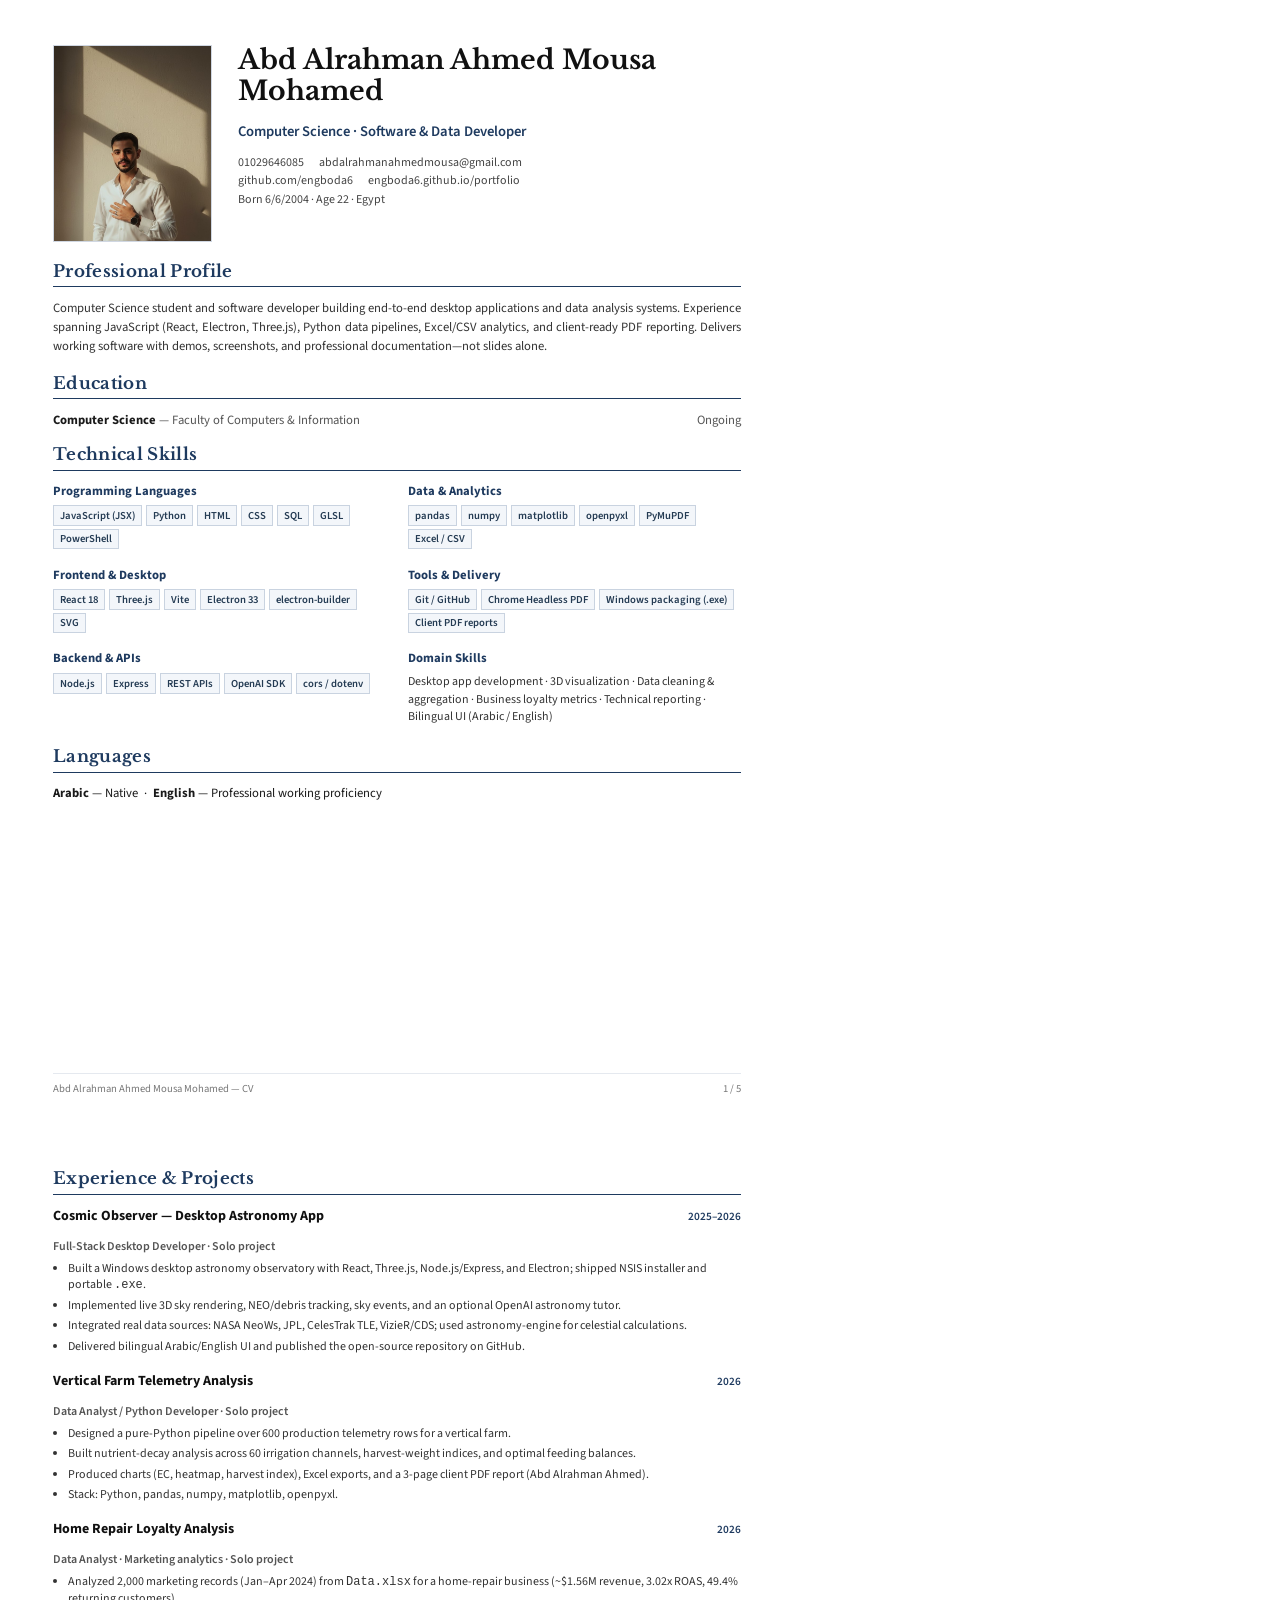
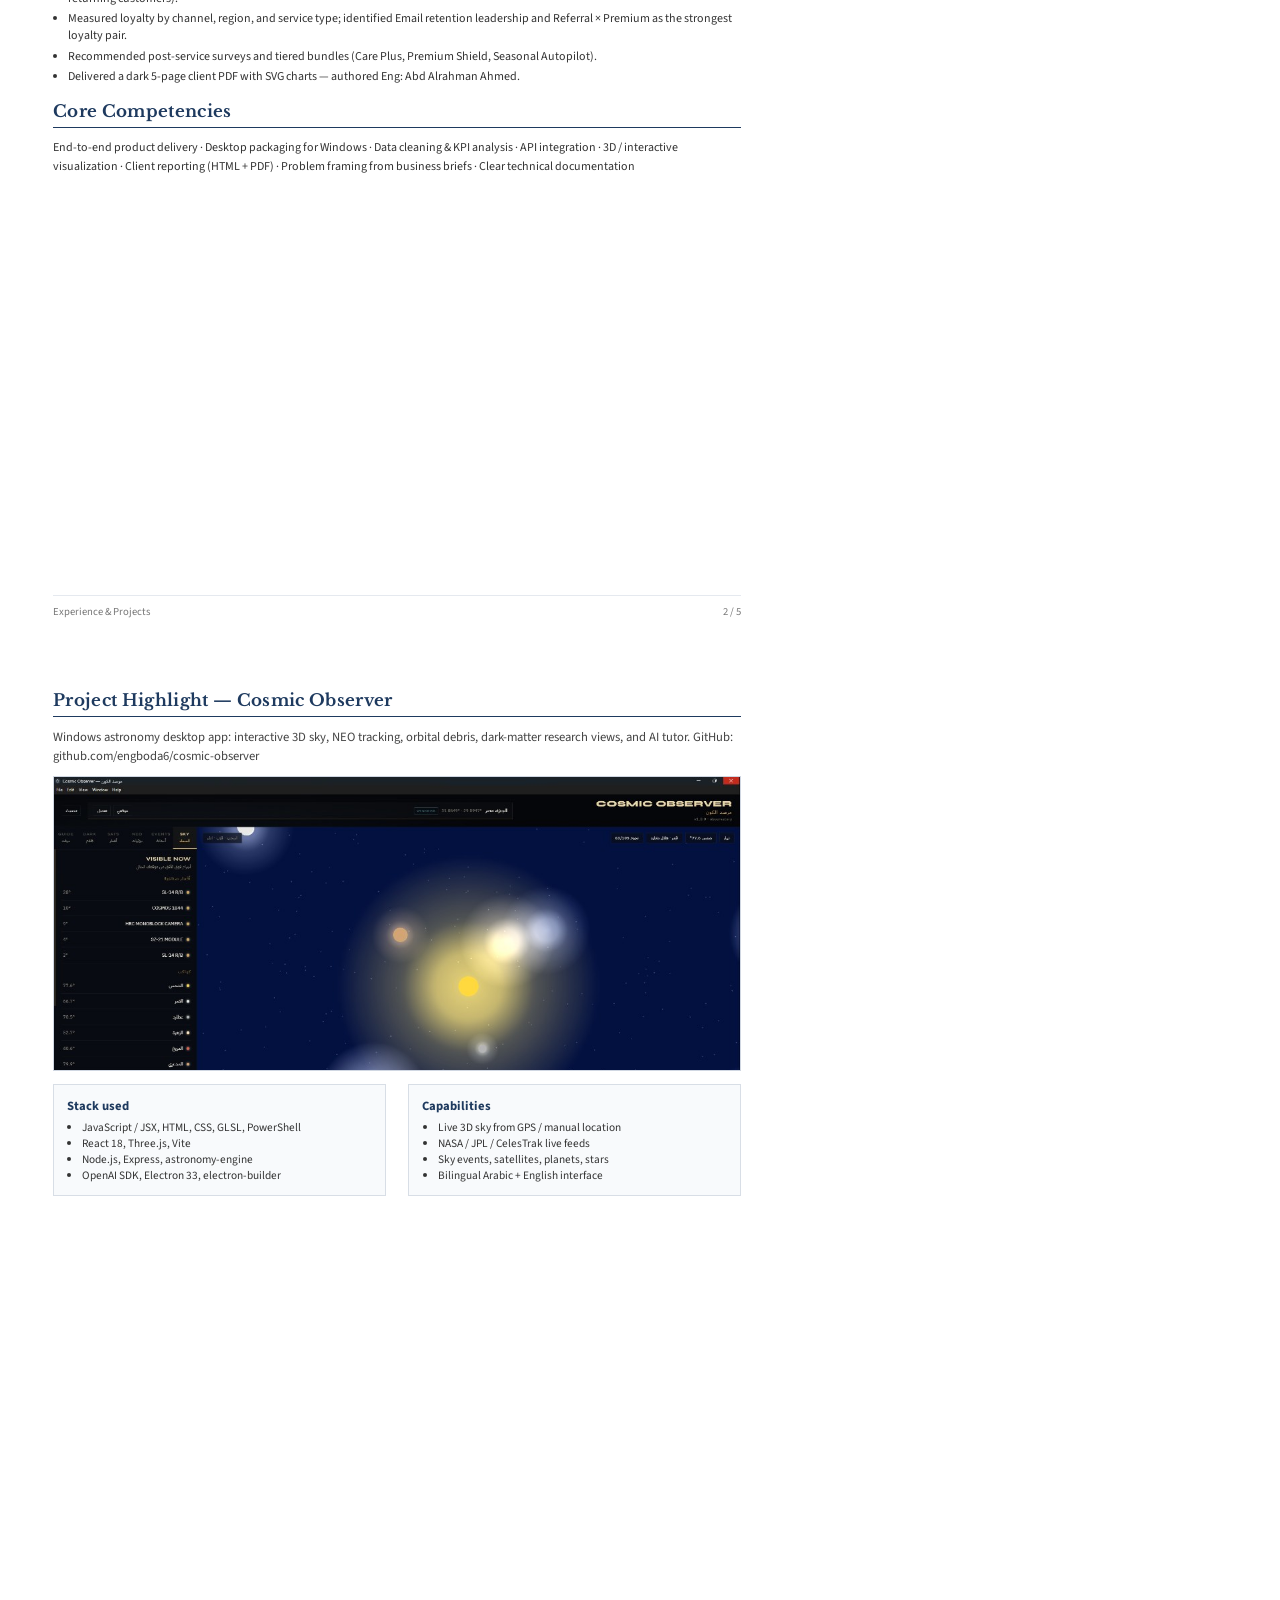
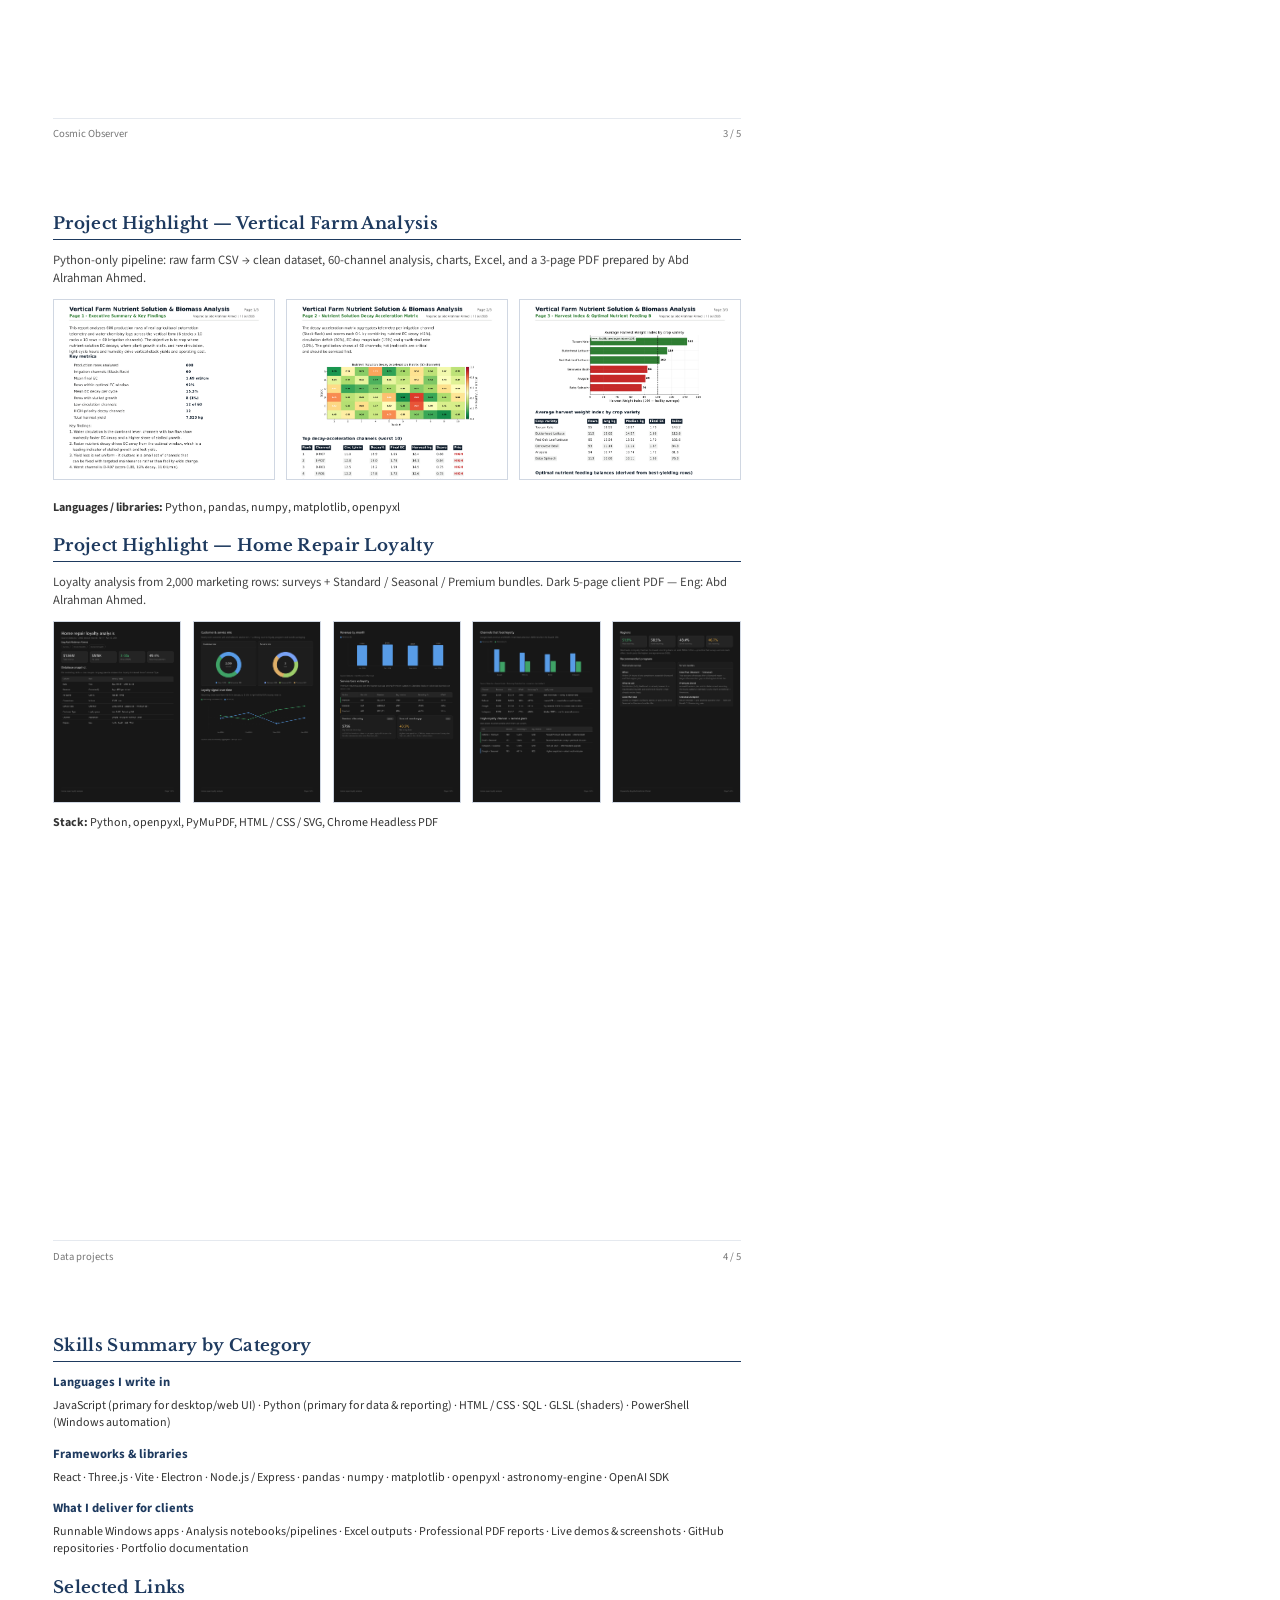
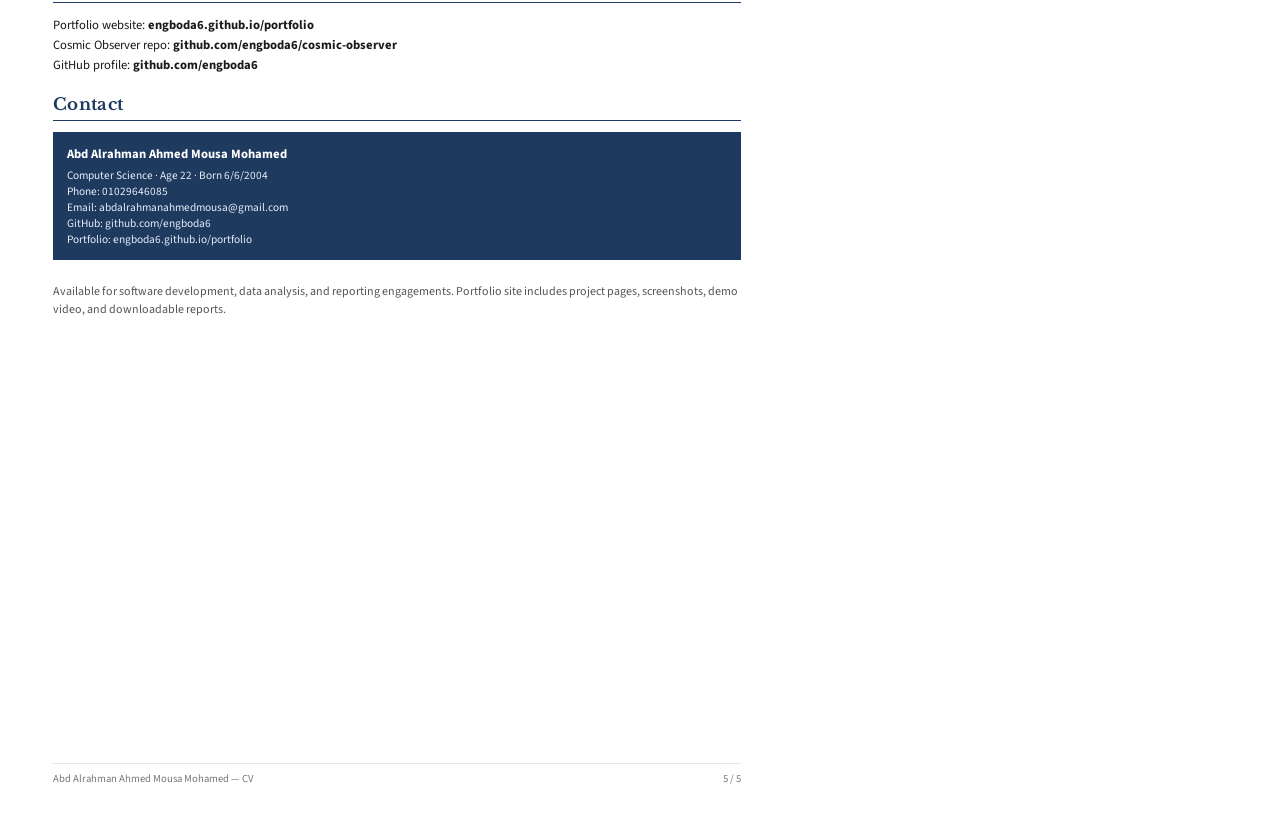
==== commit c5b5f45f: "Rebuild CV PDF with skills, experience, and full tech stack. Present a professional five-page resume" ====
--- a/portfolio-cv.html
+++ b/portfolio-cv.html
@@ -2,11 +2,11 @@
 <html lang="en">
   <head>
     <meta charset="UTF-8" />
-    <title>Abd Alrahman Ahmed Mousa Mohamed — Portfolio</title>
+    <title>Abd Alrahman Ahmed Mousa Mohamed — CV</title>
     <link rel="preconnect" href="https://fonts.googleapis.com" />
     <link rel="preconnect" href="https://fonts.gstatic.com" crossorigin />
     <link
-      href="https://fonts.googleapis.com/css2?family=Cormorant+Garamond:ital,wght@0,500;0,600;0,700;1,500&family=IBM+Plex+Sans:wght@400;500;600&display=swap"
+      href="https://fonts.googleapis.com/css2?family=Libre+Baskerville:wght@400;700&family=Source+Sans+3:wght@400;500;600;700&display=swap"
       rel="stylesheet"
     />
     <style>
@@ -14,22 +14,19 @@
         size: A4;
         margin: 0;
       }
-
       * {
         box-sizing: border-box;
       }
-
       html,
       body {
         margin: 0;
         padding: 0;
-        background: #f7f3ec;
-        color: #1c1916;
-        font-family: "IBM Plex Sans", "Segoe UI", sans-serif;
+        background: #fff;
+        color: #1a1a1a;
+        font-family: "Source Sans 3", "Segoe UI", sans-serif;
         -webkit-print-color-adjust: exact;
         print-color-adjust: exact;
       }
-
       .page {
         width: 210mm;
         height: 297mm;
@@ -37,562 +34,450 @@
         break-after: page;
         position: relative;
         overflow: hidden;
-        background: #f7f3ec;
-      }
-
+        background: #fff;
+      }
       .page:last-child {
         page-break-after: auto;
-        break-after: auto;
-      }
-
+      }
       .page-inner {
-        padding: 14mm 16mm 16mm;
+        padding: 12mm 14mm 14mm;
         height: 100%;
       }
-
       h1,
       h2,
       h3 {
-        font-family: "Cormorant Garamond", Georgia, serif;
-        font-weight: 600;
+        font-family: "Libre Baskerville", Georgia, serif;
         margin: 0;
-        color: #161310;
-      }
-
-      .accent {
-        color: #8a6a3d;
-      }
-
-      /* ===== Cover ===== */
-      .cover-page {
+        color: #111;
+      }
+      .sec {
+        font-family: "Libre Baskerville", Georgia, serif;
+        font-size: 12.5pt;
+        font-weight: 700;
+        color: #1e3a5f;
+        margin: 0 0 3mm;
+        padding-bottom: 1.5mm;
+        border-bottom: 1.5px solid #1e3a5f;
+        letter-spacing: 0.02em;
+      }
+      .top {
         display: grid;
-        grid-template-columns: 78mm 1fr;
-        height: 100%;
-      }
-
-      .cover-side {
-        background: #1c1916;
-        color: #f4efe8;
-        padding: 16mm 12mm;
-        display: flex;
-        flex-direction: column;
-      }
-
-      .cover-side .mark {
-        font-size: 8.5pt;
-        letter-spacing: 0.2em;
-        text-transform: uppercase;
-        color: #c9a86c;
-        margin-bottom: 14mm;
-        font-weight: 500;
-      }
-
-      .photo-wrap {
-        width: 100%;
-        height: 95mm;
-        overflow: hidden;
-        border: 1px solid rgba(201, 168, 108, 0.35);
-        background: #2a2520;
-      }
-
-      .photo-wrap img {
-        width: 100%;
-        height: 100%;
+        grid-template-columns: 42mm 1fr;
+        gap: 7mm;
+        margin-bottom: 5mm;
+        align-items: start;
+      }
+      .photo {
+        width: 42mm;
+        height: 52mm;
         object-fit: cover;
         object-position: top center;
+        border: 1px solid #d0d7e2;
         display: block;
       }
-
-      .side-meta {
-        margin-top: auto;
-        padding-top: 10mm;
-        border-top: 1px solid rgba(244, 239, 232, 0.15);
+      .name {
+        font-size: 20pt;
+        line-height: 1.15;
+        margin-bottom: 2mm;
+      }
+      .title {
+        font-size: 11pt;
+        color: #1e3a5f;
+        font-weight: 600;
+        margin-bottom: 3mm;
+      }
+      .contacts {
         font-size: 9pt;
-        line-height: 1.7;
-        color: #c4b8a8;
-      }
-
-      .side-meta strong {
-        display: block;
-        color: #c9a86c;
-        font-size: 8pt;
-        letter-spacing: 0.12em;
-        text-transform: uppercase;
-        font-weight: 600;
-        margin-bottom: 2px;
-      }
-
-      .cover-main {
-        padding: 18mm 14mm 16mm 14mm;
-        display: flex;
-        flex-direction: column;
-      }
-
-      .cover-main .kicker {
-        font-size: 9pt;
-        letter-spacing: 0.18em;
-        text-transform: uppercase;
-        color: #8a6a3d;
-        font-weight: 600;
-        margin-bottom: 8px;
-      }
-
-      .cover-main .name {
-        font-size: 26pt;
-        line-height: 1.1;
-        font-weight: 600;
-        margin-bottom: 8px;
-      }
-
-      .cover-main .role {
-        font-size: 12pt;
-        color: #5c5348;
-        margin: 0 0 10mm;
-        padding-bottom: 6mm;
-        border-bottom: 1px solid #ddd2c0;
-      }
-
-      .info-grid {
+        color: #444;
+        line-height: 1.55;
+      }
+      .contacts span {
+        display: inline-block;
+        margin-right: 3.5mm;
+      }
+      .profile {
+        margin: 0 0 4.5mm;
+        font-size: 9.5pt;
+        line-height: 1.5;
+        color: #333;
+        text-align: justify;
+      }
+      .two {
         display: grid;
-        gap: 0;
-        margin-bottom: 8mm;
-      }
-
-      .info-row {
-        display: grid;
-        grid-template-columns: 34mm 1fr;
-        gap: 4mm;
-        padding: 5.5px 0;
-        border-bottom: 1px solid #e8dfd0;
-        font-size: 10pt;
-      }
-
-      .info-row .label {
-        color: #8a6a3d;
-        font-weight: 600;
-        font-size: 9pt;
-        letter-spacing: 0.04em;
-        text-transform: uppercase;
-      }
-
-      .info-row .value {
-        color: #241f1a;
-      }
-
-      .summary {
-        margin-top: auto;
-        padding: 4.5mm 5mm;
-        background: #efe8db;
-        border-left: 3px solid #c9a86c;
-        font-size: 10pt;
-        line-height: 1.55;
-        color: #3f3830;
-      }
-
-      .projects-mini {
-        margin-top: 7mm;
-      }
-
-      .projects-mini h2 {
-        font-size: 13pt;
-        margin-bottom: 4mm;
-      }
-
-      .mini-card {
-        padding: 3.5mm 4mm;
-        margin-bottom: 3mm;
-        background: #fffdf9;
-        border: 1px solid #e4d9c8;
-      }
-
-      .mini-card h3 {
-        font-family: "IBM Plex Sans", sans-serif;
-        font-size: 10pt;
-        font-weight: 600;
-        margin-bottom: 2px;
-      }
-
-      .mini-card p {
+        grid-template-columns: 1fr 1fr;
+        gap: 6mm;
+      }
+      .skill-block {
+        margin-bottom: 3.5mm;
+      }
+      .skill-block h3 {
+        font-family: "Source Sans 3", sans-serif;
+        font-size: 9.5pt;
+        font-weight: 700;
+        color: #1e3a5f;
+        margin-bottom: 1.5mm;
+      }
+      .skill-block p {
         margin: 0;
         font-size: 9pt;
-        color: #5c5348;
-        line-height: 1.4;
-      }
-
-      /* ===== Content pages ===== */
-      .topbar {
+        color: #333;
+        line-height: 1.45;
+      }
+      .tag {
+        display: inline-block;
+        padding: 1.5px 6px;
+        margin: 0 2px 3px 0;
+        border: 1px solid #c9d3e0;
+        background: #f3f6fa;
+        color: #243b53;
+        font-size: 8pt;
+        font-weight: 600;
+      }
+      .job {
+        margin-bottom: 4mm;
+      }
+      .job-head {
         display: flex;
         justify-content: space-between;
+        gap: 4mm;
         align-items: baseline;
-        margin-bottom: 3mm;
-      }
-
-      .eyebrow {
-        color: #8a6a3d;
+        margin-bottom: 1mm;
+      }
+      .job-head h3 {
+        font-family: "Source Sans 3", sans-serif;
+        font-size: 10.5pt;
+        font-weight: 700;
+      }
+      .job-meta {
         font-size: 8.5pt;
+        color: #1e3a5f;
         font-weight: 600;
-        letter-spacing: 0.16em;
-        text-transform: uppercase;
+        white-space: nowrap;
+      }
+      .job-role {
+        font-size: 9pt;
+        color: #555;
+        margin-bottom: 1.5mm;
+        font-weight: 600;
+      }
+      .job ul {
         margin: 0;
-      }
-
-      .page-no {
-        font-size: 8.5pt;
-        color: #8a8175;
-      }
-
-      .gold-line {
-        height: 1.5px;
-        background: linear-gradient(90deg, #c9a86c, transparent 80%);
-        border: 0;
-        margin: 0 0 6mm;
-      }
-
-      .page-title {
-        font-size: 22pt;
-        line-height: 1.1;
-        margin: 0 0 3mm;
-      }
-
-      .lead {
-        margin: 0 0 5mm;
-        font-size: 10.5pt;
-        line-height: 1.55;
-        color: #4a433a;
-        max-width: 170mm;
-      }
-
+        padding-left: 4mm;
+        font-size: 9pt;
+        color: #333;
+        line-height: 1.4;
+      }
+      .job li {
+        margin-bottom: 1mm;
+      }
+      .edu-row {
+        display: flex;
+        justify-content: space-between;
+        font-size: 9.5pt;
+        margin-bottom: 1.5mm;
+      }
+      .edu-row strong {
+        font-weight: 700;
+      }
+      .muted {
+        color: #555;
+      }
       .shot {
         width: 100%;
-        max-height: 92mm;
+        max-height: 78mm;
         object-fit: cover;
         object-position: top center;
-        border: 1px solid #e0d5c4;
-        margin: 0 0 5mm;
-        background: #fff;
-        box-shadow: 0 2px 10px rgba(28, 25, 22, 0.06);
-      }
-
-      .shot.tall {
-        max-height: 150mm;
-        object-fit: contain;
-        background: #fff;
-      }
-
-      .two-col {
-        display: grid;
-        grid-template-columns: 1fr 1fr;
-        gap: 5mm;
-      }
-
-      .panel {
-        background: #fffdf9;
-        border: 1px solid #e4d9c8;
-        padding: 4.5mm 5mm;
-      }
-
-      .section-label {
-        font-family: "Cormorant Garamond", Georgia, serif;
-        font-size: 13pt;
-        margin: 0 0 3mm;
-        color: #161310;
-      }
-
-      ul.clean {
-        margin: 0;
-        padding-left: 14px;
-        color: #4a433a;
-        font-size: 9.5pt;
-        line-height: 1.45;
-      }
-
-      ul.clean li {
-        margin-bottom: 2.5px;
-      }
-
-      .tag {
-        display: inline-block;
-        padding: 2.5px 7px;
-        margin: 0 3px 4px 0;
-        border: 1px solid #ddcfb8;
-        background: #efe8db;
-        color: #5a4630;
-        font-size: 8pt;
-        font-weight: 600;
-      }
-
-      .pipeline {
-        counter-reset: step;
-        list-style: none;
-        margin: 0;
-        padding: 0;
-      }
-
-      .pipeline li {
-        counter-increment: step;
-        position: relative;
-        padding: 3.5mm 4mm 3.5mm 11mm;
-        margin-bottom: 2.5mm;
-        background: #fffdf9;
-        border: 1px solid #e4d9c8;
-        font-size: 9.5pt;
-        color: #4a433a;
-        line-height: 1.4;
-      }
-
-      .pipeline li::before {
-        content: counter(step);
-        position: absolute;
-        left: 3mm;
-        top: 3.5mm;
-        width: 5.5mm;
-        height: 5.5mm;
-        background: #1c1916;
-        color: #c9a86c;
-        font-size: 8.5pt;
-        font-weight: 700;
-        display: grid;
-        place-items: center;
-      }
-
-      .pipeline strong {
-        color: #161310;
-      }
-
-      .report-thumbs {
+        border: 1px solid #d0d7e2;
+        margin: 2mm 0 3.5mm;
+        display: block;
+      }
+      .thumbs {
         display: grid;
         grid-template-columns: 1fr 1fr 1fr;
-        gap: 3.5mm;
-        margin-top: 4mm;
-      }
-
-      .report-thumbs figure {
-        margin: 0;
-        background: #fff;
-        border: 1px solid #e4d9c8;
-        overflow: hidden;
-      }
-
-      .report-thumbs img {
+        gap: 3mm;
+        margin: 2mm 0 3mm;
+      }
+      .thumbs img {
         width: 100%;
-        height: 55mm;
+        height: 48mm;
         object-fit: cover;
         object-position: top center;
+        border: 1px solid #d0d7e2;
         display: block;
-      }
-
-      .report-thumbs figcaption {
-        padding: 2mm 2.5mm;
-        font-size: 8pt;
-        color: #6b6155;
-        border-top: 1px solid #ebe2d4;
-        text-align: center;
-      }
-
-      .closing {
-        margin-top: 6mm;
-        padding: 5mm 6mm;
-        background: #1c1916;
-        color: #f4efe8;
-      }
-
-      .closing h2 {
-        color: #c9a86c;
-        font-size: 14pt;
-        margin-bottom: 3mm;
-      }
-
-      .closing p {
-        margin: 0;
-        font-size: 10pt;
-        line-height: 1.55;
-        color: #d8cfc2;
-      }
-
-      .closing strong {
-        color: #f4efe8;
-      }
-
+        background: #111;
+      }
       .page-foot {
         position: absolute;
-        left: 16mm;
-        right: 16mm;
-        bottom: 8mm;
+        left: 14mm;
+        right: 14mm;
+        bottom: 7mm;
         display: flex;
         justify-content: space-between;
         font-size: 8pt;
-        color: #8a8175;
-        border-top: 1px solid #e4d9c8;
-        padding-top: 2.5mm;
-      }
-
-      .cover-page .page-foot {
-        left: 90mm;
-        border-top-color: #e4d9c8;
+        color: #777;
+        border-top: 1px solid #e5e9ef;
+        padding-top: 2mm;
+      }
+      .lead {
+        font-size: 9.5pt;
+        color: #444;
+        line-height: 1.45;
+        margin: 0 0 3mm;
+      }
+      .panel {
+        border: 1px solid #d8dee6;
+        background: #f8fafc;
+        padding: 3mm 3.5mm;
+      }
+      .panel h3 {
+        font-family: "Source Sans 3", sans-serif;
+        font-size: 9.5pt;
+        font-weight: 700;
+        color: #1e3a5f;
+        margin-bottom: 1.5mm;
+      }
+      .panel ul {
+        margin: 0;
+        padding-left: 4mm;
+        font-size: 8.5pt;
+        color: #333;
+        line-height: 1.4;
       }
     </style>
   </head>
   <body>
-    <!-- PAGE 1 — Cover -->
-    <section class="page">
-      <div class="cover-page">
-        <aside class="cover-side">
-          <p class="mark">Portfolio</p>
-          <div class="photo-wrap">
-            <img src="assets/images/profile.png" alt="Abd Alrahman Ahmed Mousa Mohamed" />
-          </div>
-          <div class="side-meta">
-            <strong>Contact</strong>
-            01029646085<br />
-            abdalrahmanahmedmousa@gmail.com<br />
-            github.com/engboda6
-          </div>
-        </aside>
-        <div class="cover-main">
-          <p class="kicker">Computer Science</p>
-          <h1 class="name">Abd Alrahman Ahmed<br />Mousa Mohamed</h1>
-          <p class="role">Software Developer · Age 22</p>
-
-          <div class="info-grid">
-            <div class="info-row">
-              <span class="label">Phone</span>
-              <span class="value">01029646085</span>
-            </div>
-            <div class="info-row">
-              <span class="label">Born</span>
-              <span class="value">6 / 6 / 2004</span>
-            </div>
-            <div class="info-row">
-              <span class="label">Education</span>
-              <span class="value">Computer Science</span>
-            </div>
-            <div class="info-row">
-              <span class="label">GitHub</span>
-              <span class="value">github.com/engboda6</span>
-            </div>
-            <div class="info-row">
-              <span class="label">Website</span>
-              <span class="value">engboda6.github.io/portfolio</span>
-            </div>
-          </div>
-
-          <div class="projects-mini">
-            <h2>Selected work</h2>
-            <div class="mini-card">
-              <h3>1. Cosmic Observer</h3>
-              <p>Windows astronomy desktop app — 3D sky, NASA data, AI tutor.</p>
-            </div>
-            <div class="mini-card">
-              <h3>2. Vertical Farm Analysis</h3>
-              <p>Python pipeline — telemetry to charts and PDF report.</p>
-            </div>
-          </div>
-
-          <div class="summary">
-            I build desktop applications and data pipelines with real deliverables: demos,
-            screenshots, and client-ready reports.
-          </div>
-        </div>
-      </div>
-      <div class="page-foot">
-        <span>Abd Alrahman Ahmed Mousa Mohamed</span>
-        <span>1 / 5</span>
-      </div>
-    </section>
-
-    <!-- PAGE 2 -->
+    <!-- PAGE 1: CV Summary -->
     <section class="page">
       <div class="page-inner">
-        <div class="topbar">
-          <p class="eyebrow">Project 01</p>
-          <span class="page-no">2 / 5</span>
-        </div>
-        <hr class="gold-line" />
-        <h1 class="page-title">Cosmic Observer</h1>
-        <p class="lead">
-          Windows desktop astronomy app with interactive 3D sky, NEO tracking, orbital debris,
-          dark-matter research views, and an AI tutor — shipped as a native <strong>.exe</strong>.
-        </p>
-        <img class="shot" src="assets/images/astronomy/home.png" alt="Cosmic Observer" />
-        <div class="two-col">
-          <div class="panel">
-            <h2 class="section-label">Capabilities</h2>
-            <ul class="clean">
-              <li>Live 3D sky from GPS or manual location</li>
-              <li>Satellites, planets, and bright stars</li>
-              <li>Sun / Moon status and sky events</li>
-              <li>Modules: Sky, Events, NEO, Sats, Dark, Guide</li>
-              <li>Arabic + English interface</li>
-            </ul>
-          </div>
-          <div class="panel">
-            <h2 class="section-label">Links</h2>
-            <ul class="clean">
-              <li>github.com/engboda6/cosmic-observer</li>
-              <li>License: MIT</li>
-              <li>Platform: Windows (.exe)</li>
-              <li>Demo video on portfolio site</li>
-            </ul>
-          </div>
-        </div>
+        <div class="top">
+          <img class="photo" src="assets/images/profile.png" alt="Abd Alrahman Ahmed" />
+          <div>
+            <h1 class="name">Abd Alrahman Ahmed Mousa Mohamed</h1>
+            <p class="title">Computer Science · Software &amp; Data Developer</p>
+            <div class="contacts">
+              <span>01029646085</span>
+              <span>abdalrahmanahmedmousa@gmail.com</span><br />
+              <span>github.com/engboda6</span>
+              <span>engboda6.github.io/portfolio</span><br />
+              <span>Born 6/6/2004 · Age 22 · Egypt</span>
+            </div>
+          </div>
+        </div>
+
+        <h2 class="sec">Professional Profile</h2>
+        <p class="profile">
+          Computer Science student and software developer building end-to-end desktop applications
+          and data analysis systems. Experience spanning JavaScript (React, Electron, Three.js),
+          Python data pipelines, Excel/CSV analytics, and client-ready PDF reporting. Delivers
+          working software with demos, screenshots, and professional documentation—not slides alone.
+        </p>
+
+        <h2 class="sec">Education</h2>
+        <div class="edu-row">
+          <div>
+            <strong>Computer Science</strong>
+            <span class="muted"> — Faculty of Computers &amp; Information</span>
+          </div>
+          <span class="muted">Ongoing</span>
+        </div>
+
+        <h2 class="sec" style="margin-top: 4mm">Technical Skills</h2>
+        <div class="two">
+          <div>
+            <div class="skill-block">
+              <h3>Programming Languages</h3>
+              <p>
+                <span class="tag">JavaScript (JSX)</span>
+                <span class="tag">Python</span>
+                <span class="tag">HTML</span>
+                <span class="tag">CSS</span>
+                <span class="tag">SQL</span>
+                <span class="tag">GLSL</span>
+                <span class="tag">PowerShell</span>
+              </p>
+            </div>
+            <div class="skill-block">
+              <h3>Frontend &amp; Desktop</h3>
+              <p>
+                <span class="tag">React 18</span>
+                <span class="tag">Three.js</span>
+                <span class="tag">Vite</span>
+                <span class="tag">Electron 33</span>
+                <span class="tag">electron-builder</span>
+                <span class="tag">SVG</span>
+              </p>
+            </div>
+            <div class="skill-block">
+              <h3>Backend &amp; APIs</h3>
+              <p>
+                <span class="tag">Node.js</span>
+                <span class="tag">Express</span>
+                <span class="tag">REST APIs</span>
+                <span class="tag">OpenAI SDK</span>
+                <span class="tag">cors / dotenv</span>
+              </p>
+            </div>
+          </div>
+          <div>
+            <div class="skill-block">
+              <h3>Data &amp; Analytics</h3>
+              <p>
+                <span class="tag">pandas</span>
+                <span class="tag">numpy</span>
+                <span class="tag">matplotlib</span>
+                <span class="tag">openpyxl</span>
+                <span class="tag">PyMuPDF</span>
+                <span class="tag">Excel / CSV</span>
+              </p>
+            </div>
+            <div class="skill-block">
+              <h3>Tools &amp; Delivery</h3>
+              <p>
+                <span class="tag">Git / GitHub</span>
+                <span class="tag">Chrome Headless PDF</span>
+                <span class="tag">Windows packaging (.exe)</span>
+                <span class="tag">Client PDF reports</span>
+              </p>
+            </div>
+            <div class="skill-block">
+              <h3>Domain Skills</h3>
+              <p>
+                Desktop app development · 3D visualization · Data cleaning &amp; aggregation ·
+                Business loyalty metrics · Technical reporting · Bilingual UI (Arabic / English)
+              </p>
+            </div>
+          </div>
+        </div>
+
+        <h2 class="sec" style="margin-top: 2mm">Languages</h2>
+        <p style="margin: 0; font-size: 9.5pt">
+          <strong>Arabic</strong> — Native &nbsp;·&nbsp; <strong>English</strong> — Professional working
+          proficiency
+        </p>
       </div>
       <div class="page-foot">
-        <span>Cosmic Observer</span>
-        <span>2 / 5</span>
+        <span>Abd Alrahman Ahmed Mousa Mohamed — CV</span>
+        <span>1 / 5</span>
       </div>
     </section>
 
-    <!-- PAGE 3 -->
+    <!-- PAGE 2: Experience -->
     <section class="page">
       <div class="page-inner">
-        <div class="topbar">
-          <p class="eyebrow">Project 01 · Technical</p>
-          <span class="page-no">3 / 5</span>
-        </div>
-        <hr class="gold-line" />
-        <h1 class="page-title">Stack &amp; Features</h1>
+        <h2 class="sec">Experience &amp; Projects</h2>
+
+        <div class="job">
+          <div class="job-head">
+            <h3>Cosmic Observer — Desktop Astronomy App</h3>
+            <span class="job-meta">2025–2026</span>
+          </div>
+          <p class="job-role">Full-Stack Desktop Developer · Solo project</p>
+          <ul>
+            <li>
+              Built a Windows desktop astronomy observatory with React, Three.js, Node.js/Express,
+              and Electron; shipped NSIS installer and portable <code>.exe</code>.
+            </li>
+            <li>
+              Implemented live 3D sky rendering, NEO/debris tracking, sky events, and an optional
+              OpenAI astronomy tutor.
+            </li>
+            <li>
+              Integrated real data sources: NASA NeoWs, JPL, CelesTrak TLE, VizieR/CDS; used
+              astronomy-engine for celestial calculations.
+            </li>
+            <li>
+              Delivered bilingual Arabic/English UI and published the open-source repository on
+              GitHub.
+            </li>
+          </ul>
+        </div>
+
+        <div class="job">
+          <div class="job-head">
+            <h3>Vertical Farm Telemetry Analysis</h3>
+            <span class="job-meta">2026</span>
+          </div>
+          <p class="job-role">Data Analyst / Python Developer · Solo project</p>
+          <ul>
+            <li>
+              Designed a pure-Python pipeline over 600 production telemetry rows for a vertical farm.
+            </li>
+            <li>
+              Built nutrient-decay analysis across 60 irrigation channels, harvest-weight indices,
+              and optimal feeding balances.
+            </li>
+            <li>
+              Produced charts (EC, heatmap, harvest index), Excel exports, and a 3-page client PDF
+              report (Abd Alrahman Ahmed).
+            </li>
+            <li>Stack: Python, pandas, numpy, matplotlib, openpyxl.</li>
+          </ul>
+        </div>
+
+        <div class="job">
+          <div class="job-head">
+            <h3>Home Repair Loyalty Analysis</h3>
+            <span class="job-meta">2026</span>
+          </div>
+          <p class="job-role">Data Analyst · Marketing analytics · Solo project</p>
+          <ul>
+            <li>
+              Analyzed 2,000 marketing records (Jan–Apr 2024) from <code>Data.xlsx</code> for a
+              home-repair business (~$1.56M revenue, 3.02x ROAS, 49.4% returning customers).
+            </li>
+            <li>
+              Measured loyalty by channel, region, and service type; identified Email retention
+              leadership and Referral × Premium as the strongest loyalty pair.
+            </li>
+            <li>
+              Recommended post-service surveys and tiered bundles (Care Plus, Premium Shield,
+              Seasonal Autopilot).
+            </li>
+            <li>
+              Delivered a dark 5-page client PDF with SVG charts — authored Eng: Abd Alrahman Ahmed.
+            </li>
+          </ul>
+        </div>
+
+        <h2 class="sec" style="margin-top: 3mm">Core Competencies</h2>
+        <p style="margin: 0; font-size: 9pt; line-height: 1.55; color: #333">
+          End-to-end product delivery · Desktop packaging for Windows · Data cleaning &amp; KPI
+          analysis · API integration · 3D / interactive visualization · Client reporting (HTML +
+          PDF) · Problem framing from business briefs · Clear technical documentation
+        </p>
+      </div>
+      <div class="page-foot">
+        <span>Experience &amp; Projects</span>
+        <span>2 / 5</span>
+      </div>
+    </section>
+
+    <!-- PAGE 3: Cosmic Observer -->
+    <section class="page">
+      <div class="page-inner">
+        <h2 class="sec">Project Highlight — Cosmic Observer</h2>
         <p class="lead">
-          JavaScript end to end — React + Three.js for the sky, Node.js/Express for APIs, Electron
-          for the Windows desktop shell.
-        </p>
-        <p style="margin: 0 0 5mm">
-          <span class="tag">JavaScript</span>
-          <span class="tag">React 18</span>
-          <span class="tag">Three.js</span>
-          <span class="tag">Vite</span>
-          <span class="tag">Node.js</span>
-          <span class="tag">Express</span>
-          <span class="tag">astronomy-engine</span>
-          <span class="tag">OpenAI</span>
-          <span class="tag">Electron 33</span>
-          <span class="tag">GLSL</span>
-        </p>
-        <div class="two-col">
+          Windows astronomy desktop app: interactive 3D sky, NEO tracking, orbital debris,
+          dark-matter research views, and AI tutor. GitHub: github.com/engboda6/cosmic-observer
+        </p>
+        <img class="shot" src="assets/images/astronomy/home.png" alt="Cosmic Observer" />
+        <div class="two">
           <div class="panel">
-            <h2 class="section-label">Features</h2>
-            <ul class="clean">
-              <li>Interactive 3D celestial sphere</li>
-              <li>Sunrise / sunset and moon phases</li>
-              <li>NASA NeoWs near-Earth objects</li>
-              <li>CelesTrak debris / TLE tracking</li>
-              <li>Dark-matter lensing research views</li>
-              <li>Optional OpenAI astronomy tutor</li>
+            <h3>Stack used</h3>
+            <ul>
+              <li>JavaScript / JSX, HTML, CSS, GLSL, PowerShell</li>
+              <li>React 18, Three.js, Vite</li>
+              <li>Node.js, Express, astronomy-engine</li>
+              <li>OpenAI SDK, Electron 33, electron-builder</li>
             </ul>
           </div>
           <div class="panel">
-            <h2 class="section-label">Data sources</h2>
-            <ul class="clean">
-              <li>NASA NeoWs</li>
-              <li>JPL Sentry / CAD</li>
-              <li>NASA CNEOS Fireball</li>
-              <li>CelesTrak (TLE)</li>
-              <li>VizieR / CDS</li>
-            </ul>
-            <h2 class="section-label" style="margin-top: 4mm">Structure</h2>
-            <ul class="clean">
-              <li><code>electron/</code> — desktop shell</li>
-              <li><code>server/</code> — local APIs</li>
-              <li><code>src/</code> — React + Three.js</li>
+            <h3>Capabilities</h3>
+            <ul>
+              <li>Live 3D sky from GPS / manual location</li>
+              <li>NASA / JPL / CelesTrak live feeds</li>
+              <li>Sky events, satellites, planets, stars</li>
+              <li>Bilingual Arabic + English interface</li>
             </ul>
           </div>
         </div>
@@ -603,105 +488,97 @@
       </div>
     </section>
 
-    <!-- PAGE 4 -->
+    <!-- PAGE 4: Farm + Home Repair -->
     <section class="page">
       <div class="page-inner">
-        <div class="topbar">
-          <p class="eyebrow">Project 02</p>
-          <span class="page-no">4 / 5</span>
-        </div>
-        <hr class="gold-line" />
-        <h1 class="page-title">Vertical Farm Analysis</h1>
+        <h2 class="sec">Project Highlight — Vertical Farm Analysis</h2>
         <p class="lead">
-          Pure Python pipeline for 600 telemetry rows. Report prepared by
-          <strong>Abd Alrahman Ahmed</strong>.
-        </p>
-        <ol class="pipeline">
-          <li>
-            <strong>prepare_dataset.py</strong> — clean CSV and parse Stack / Rack / Row IDs
-          </li>
-          <li>
-            <strong>analysis.py</strong> — decay matrix for 60 channels, harvest index, feeding
-            balances
-          </li>
-          <li>
-            <strong>charts.py</strong> — EC distribution, heatmap, harvest charts
-          </li>
-          <li>
-            <strong>report.py</strong> — three-page PDF for delivery
-          </li>
-          <li>
-            <strong>run_pipeline.py</strong> — full run in one command
-          </li>
-        </ol>
-        <div class="report-thumbs">
-          <figure>
-            <img src="assets/images/data-analysis/report-page1.png" alt="Report page 1" />
-            <figcaption>Page 1 — Summary</figcaption>
-          </figure>
-          <figure>
-            <img src="assets/images/data-analysis/report-page2.png" alt="Report page 2" />
-            <figcaption>Page 2 — Matrix</figcaption>
-          </figure>
-          <figure>
-            <img src="assets/images/data-analysis/report-page3.png" alt="Report page 3" />
-            <figcaption>Page 3 — Harvest</figcaption>
-          </figure>
-        </div>
+          Python-only pipeline: raw farm CSV → clean dataset, 60-channel analysis, charts, Excel, and
+          a 3-page PDF prepared by Abd Alrahman Ahmed.
+        </p>
+        <div class="thumbs" style="grid-template-columns: 1fr 1fr 1fr; margin-bottom: 5mm">
+          <img src="assets/images/data-analysis/report-page1.png" alt="Farm report 1" />
+          <img src="assets/images/data-analysis/report-page2.png" alt="Farm report 2" />
+          <img src="assets/images/data-analysis/report-page3.png" alt="Farm report 3" />
+        </div>
+        <p style="margin: 0 0 5mm; font-size: 9pt; color: #333">
+          <strong>Languages / libraries:</strong> Python, pandas, numpy, matplotlib, openpyxl
+        </p>
+
+        <h2 class="sec">Project Highlight — Home Repair Loyalty</h2>
+        <p class="lead">
+          Loyalty analysis from 2,000 marketing rows: surveys + Standard / Seasonal / Premium
+          bundles. Dark 5-page client PDF — Eng: Abd Alrahman Ahmed.
+        </p>
+        <div class="thumbs" style="grid-template-columns: 1fr 1fr 1fr 1fr 1fr">
+          <img src="assets/images/home-repair/page-01.png" alt="Loyalty 1" />
+          <img src="assets/images/home-repair/page-02.png" alt="Loyalty 2" />
+          <img src="assets/images/home-repair/page-03.png" alt="Loyalty 3" />
+          <img src="assets/images/home-repair/page-04.png" alt="Loyalty 4" />
+          <img src="assets/images/home-repair/page-05.png" alt="Loyalty 5" />
+        </div>
+        <p style="margin: 2mm 0 0; font-size: 9pt; color: #333">
+          <strong>Stack:</strong> Python, openpyxl, PyMuPDF, HTML / CSS / SVG, Chrome Headless PDF
+        </p>
       </div>
       <div class="page-foot">
-        <span>Vertical Farm Telemetry Analysis</span>
+        <span>Data projects</span>
         <span>4 / 5</span>
       </div>
     </section>
 
-    <!-- PAGE 5 -->
+    <!-- PAGE 5: Skills matrix + contact -->
     <section class="page">
       <div class="page-inner">
-        <div class="topbar">
-          <p class="eyebrow">Project 02 · Delivery</p>
-          <span class="page-no">5 / 5</span>
-        </div>
-        <hr class="gold-line" />
-        <h1 class="page-title">Libraries &amp; Contact</h1>
-        <p class="lead">
-          Raw farm CSV becomes a clean dataset, analysis tables, charts, Excel files, and a
-          three-page report.
-        </p>
-        <div class="two-col">
-          <div class="panel">
-            <h2 class="section-label">Libraries</h2>
-            <ul class="clean">
-              <li><strong>pandas</strong> — cleaning &amp; aggregation</li>
-              <li><strong>numpy</strong> — calculations</li>
-              <li><strong>matplotlib</strong> — charts &amp; PDF figures</li>
-              <li><strong>openpyxl</strong> — Excel export</li>
-            </ul>
-          </div>
-          <div class="panel">
-            <h2 class="section-label">Deliverables</h2>
-            <ul class="clean">
-              <li>Clean structured dataset</li>
-              <li>Analysis for 60 irrigation channels</li>
-              <li>Charts and Excel workbooks</li>
-              <li>Three-page nutrient PDF</li>
-            </ul>
-          </div>
-        </div>
-        <div class="closing">
-          <h2>Contact</h2>
+        <h2 class="sec">Skills Summary by Category</h2>
+        <div class="skill-block">
+          <h3>Languages I write in</h3>
           <p>
-            <strong>Abd Alrahman Ahmed Mousa Mohamed</strong><br />
-            Computer Science · Age 22 · Born 6/6/2004<br />
-            Phone: 01029646085<br />
-            Email: abdalrahmanahmedmousa@gmail.com<br />
-            GitHub: github.com/engboda6<br />
-            Portfolio: engboda6.github.io/portfolio
+            JavaScript (primary for desktop/web UI) · Python (primary for data &amp; reporting) ·
+            HTML / CSS · SQL · GLSL (shaders) · PowerShell (Windows automation)
           </p>
         </div>
+        <div class="skill-block">
+          <h3>Frameworks &amp; libraries</h3>
+          <p>
+            React · Three.js · Vite · Electron · Node.js / Express · pandas · numpy · matplotlib ·
+            openpyxl · astronomy-engine · OpenAI SDK
+          </p>
+        </div>
+        <div class="skill-block">
+          <h3>What I deliver for clients</h3>
+          <p>
+            Runnable Windows apps · Analysis notebooks/pipelines · Excel outputs · Professional PDF
+            reports · Live demos &amp; screenshots · GitHub repositories · Portfolio documentation
+          </p>
+        </div>
+
+        <h2 class="sec" style="margin-top: 5mm">Selected Links</h2>
+        <p style="margin: 0 0 2mm; font-size: 9.5pt; line-height: 1.6">
+          Portfolio website: <strong>engboda6.github.io/portfolio</strong><br />
+          Cosmic Observer repo: <strong>github.com/engboda6/cosmic-observer</strong><br />
+          GitHub profile: <strong>github.com/engboda6</strong>
+        </p>
+
+        <h2 class="sec" style="margin-top: 5mm">Contact</h2>
+        <div class="panel" style="background: #1e3a5f; border-color: #1e3a5f; color: #fff">
+          <h3 style="color: #fff">Abd Alrahman Ahmed Mousa Mohamed</h3>
+          <ul style="color: #e8eef8; list-style: none; padding-left: 0">
+            <li>Computer Science · Age 22 · Born 6/6/2004</li>
+            <li>Phone: 01029646085</li>
+            <li>Email: abdalrahmanahmedmousa@gmail.com</li>
+            <li>GitHub: github.com/engboda6</li>
+            <li>Portfolio: engboda6.github.io/portfolio</li>
+          </ul>
+        </div>
+
+        <p style="margin-top: 6mm; font-size: 9pt; color: #555; line-height: 1.5">
+          Available for software development, data analysis, and reporting engagements. Portfolio
+          site includes project pages, screenshots, demo video, and downloadable reports.
+        </p>
       </div>
       <div class="page-foot">
-        <span>Abd Alrahman Ahmed Mousa Mohamed</span>
+        <span>Abd Alrahman Ahmed Mousa Mohamed — CV</span>
         <span>5 / 5</span>
       </div>
     </section>
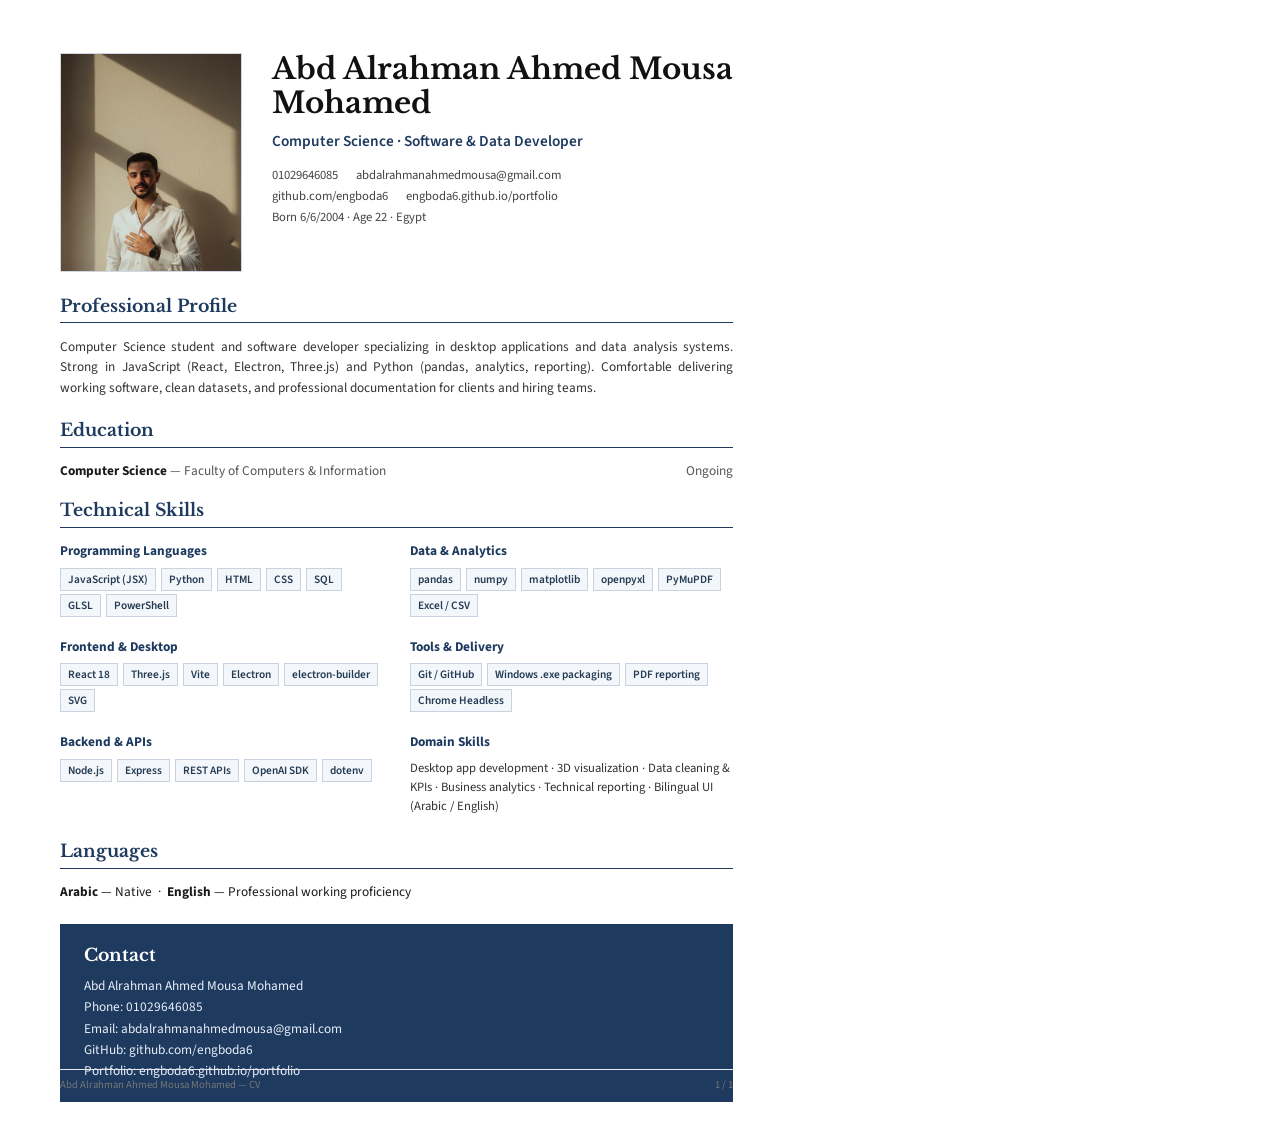
==== commit b915a21d: "Simplify CV PDF to skills and profile only. Remove project pages so the downloadable PDF stays a cle" ====
--- a/portfolio-cv.html
+++ b/portfolio-cv.html
@@ -40,177 +40,126 @@
         page-break-after: auto;
       }
       .page-inner {
-        padding: 12mm 14mm 14mm;
+        padding: 14mm 16mm 16mm;
         height: 100%;
       }
       h1,
-      h2,
-      h3 {
+      h2 {
         font-family: "Libre Baskerville", Georgia, serif;
         margin: 0;
         color: #111;
       }
       .sec {
         font-family: "Libre Baskerville", Georgia, serif;
-        font-size: 12.5pt;
+        font-size: 13pt;
         font-weight: 700;
         color: #1e3a5f;
-        margin: 0 0 3mm;
+        margin: 0 0 3.5mm;
         padding-bottom: 1.5mm;
         border-bottom: 1.5px solid #1e3a5f;
-        letter-spacing: 0.02em;
       }
       .top {
         display: grid;
-        grid-template-columns: 42mm 1fr;
-        gap: 7mm;
-        margin-bottom: 5mm;
+        grid-template-columns: 48mm 1fr;
+        gap: 8mm;
+        margin-bottom: 6mm;
         align-items: start;
       }
       .photo {
-        width: 42mm;
-        height: 52mm;
+        width: 48mm;
+        height: 58mm;
         object-fit: cover;
         object-position: top center;
         border: 1px solid #d0d7e2;
         display: block;
       }
       .name {
-        font-size: 20pt;
+        font-size: 22pt;
         line-height: 1.15;
-        margin-bottom: 2mm;
+        margin-bottom: 2.5mm;
       }
       .title {
-        font-size: 11pt;
+        font-size: 11.5pt;
         color: #1e3a5f;
         font-weight: 600;
-        margin-bottom: 3mm;
+        margin: 0 0 3.5mm;
       }
       .contacts {
-        font-size: 9pt;
+        font-size: 9.5pt;
         color: #444;
-        line-height: 1.55;
+        line-height: 1.65;
       }
       .contacts span {
         display: inline-block;
-        margin-right: 3.5mm;
+        margin-right: 4mm;
       }
       .profile {
-        margin: 0 0 4.5mm;
-        font-size: 9.5pt;
-        line-height: 1.5;
+        margin: 0 0 5.5mm;
+        font-size: 10pt;
+        line-height: 1.55;
         color: #333;
         text-align: justify;
       }
       .two {
         display: grid;
         grid-template-columns: 1fr 1fr;
-        gap: 6mm;
+        gap: 7mm;
       }
       .skill-block {
-        margin-bottom: 3.5mm;
+        margin-bottom: 4.5mm;
       }
       .skill-block h3 {
         font-family: "Source Sans 3", sans-serif;
-        font-size: 9.5pt;
+        font-size: 10pt;
         font-weight: 700;
         color: #1e3a5f;
-        margin-bottom: 1.5mm;
+        margin: 0 0 2mm;
       }
       .skill-block p {
         margin: 0;
-        font-size: 9pt;
+        font-size: 9.5pt;
         color: #333;
-        line-height: 1.45;
+        line-height: 1.5;
       }
       .tag {
         display: inline-block;
-        padding: 1.5px 6px;
+        padding: 2px 7px;
         margin: 0 2px 3px 0;
         border: 1px solid #c9d3e0;
         background: #f3f6fa;
         color: #243b53;
-        font-size: 8pt;
+        font-size: 8.5pt;
         font-weight: 600;
-      }
-      .job {
-        margin-bottom: 4mm;
-      }
-      .job-head {
-        display: flex;
-        justify-content: space-between;
-        gap: 4mm;
-        align-items: baseline;
-        margin-bottom: 1mm;
-      }
-      .job-head h3 {
-        font-family: "Source Sans 3", sans-serif;
-        font-size: 10.5pt;
-        font-weight: 700;
-      }
-      .job-meta {
-        font-size: 8.5pt;
-        color: #1e3a5f;
-        font-weight: 600;
-        white-space: nowrap;
-      }
-      .job-role {
-        font-size: 9pt;
-        color: #555;
-        margin-bottom: 1.5mm;
-        font-weight: 600;
-      }
-      .job ul {
-        margin: 0;
-        padding-left: 4mm;
-        font-size: 9pt;
-        color: #333;
-        line-height: 1.4;
-      }
-      .job li {
-        margin-bottom: 1mm;
       }
       .edu-row {
         display: flex;
         justify-content: space-between;
-        font-size: 9.5pt;
-        margin-bottom: 1.5mm;
-      }
-      .edu-row strong {
-        font-weight: 700;
-      }
-      .muted {
-        color: #555;
-      }
-      .shot {
-        width: 100%;
-        max-height: 78mm;
-        object-fit: cover;
-        object-position: top center;
-        border: 1px solid #d0d7e2;
-        margin: 2mm 0 3.5mm;
-        display: block;
-      }
-      .thumbs {
-        display: grid;
-        grid-template-columns: 1fr 1fr 1fr;
-        gap: 3mm;
-        margin: 2mm 0 3mm;
-      }
-      .thumbs img {
-        width: 100%;
-        height: 48mm;
-        object-fit: cover;
-        object-position: top center;
-        border: 1px solid #d0d7e2;
-        display: block;
-        background: #111;
+        font-size: 10pt;
+        margin-bottom: 2mm;
+      }
+      .panel {
+        margin-top: 6mm;
+        border: 1px solid #1e3a5f;
+        background: #1e3a5f;
+        color: #fff;
+        padding: 5mm 6mm;
+      }
+      .panel h2 {
+        color: #fff;
+        font-size: 13pt;
+        margin-bottom: 2.5mm;
+      }
+      .panel p {
+        margin: 0;
+        font-size: 10pt;
+        line-height: 1.6;
+        color: #e8eef8;
       }
       .page-foot {
         position: absolute;
-        left: 14mm;
-        right: 14mm;
-        bottom: 7mm;
+        left: 16mm;
+        right: 16mm;
+        bottom: 8mm;
         display: flex;
         justify-content: space-between;
         font-size: 8pt;
@@ -218,35 +167,9 @@
         border-top: 1px solid #e5e9ef;
         padding-top: 2mm;
       }
-      .lead {
-        font-size: 9.5pt;
-        color: #444;
-        line-height: 1.45;
-        margin: 0 0 3mm;
-      }
-      .panel {
-        border: 1px solid #d8dee6;
-        background: #f8fafc;
-        padding: 3mm 3.5mm;
-      }
-      .panel h3 {
-        font-family: "Source Sans 3", sans-serif;
-        font-size: 9.5pt;
-        font-weight: 700;
-        color: #1e3a5f;
-        margin-bottom: 1.5mm;
-      }
-      .panel ul {
-        margin: 0;
-        padding-left: 4mm;
-        font-size: 8.5pt;
-        color: #333;
-        line-height: 1.4;
-      }
     </style>
   </head>
   <body>
-    <!-- PAGE 1: CV Summary -->
     <section class="page">
       <div class="page-inner">
         <div class="top">
@@ -266,22 +189,22 @@
 
         <h2 class="sec">Professional Profile</h2>
         <p class="profile">
-          Computer Science student and software developer building end-to-end desktop applications
-          and data analysis systems. Experience spanning JavaScript (React, Electron, Three.js),
-          Python data pipelines, Excel/CSV analytics, and client-ready PDF reporting. Delivers
-          working software with demos, screenshots, and professional documentation—not slides alone.
+          Computer Science student and software developer specializing in desktop applications and
+          data analysis systems. Strong in JavaScript (React, Electron, Three.js) and Python
+          (pandas, analytics, reporting). Comfortable delivering working software, clean datasets,
+          and professional documentation for clients and hiring teams.
         </p>
 
         <h2 class="sec">Education</h2>
         <div class="edu-row">
           <div>
             <strong>Computer Science</strong>
-            <span class="muted"> — Faculty of Computers &amp; Information</span>
-          </div>
-          <span class="muted">Ongoing</span>
-        </div>
-
-        <h2 class="sec" style="margin-top: 4mm">Technical Skills</h2>
+            <span style="color: #555"> — Faculty of Computers &amp; Information</span>
+          </div>
+          <span style="color: #555">Ongoing</span>
+        </div>
+
+        <h2 class="sec" style="margin-top: 5mm">Technical Skills</h2>
         <div class="two">
           <div>
             <div class="skill-block">
@@ -302,7 +225,7 @@
                 <span class="tag">React 18</span>
                 <span class="tag">Three.js</span>
                 <span class="tag">Vite</span>
-                <span class="tag">Electron 33</span>
+                <span class="tag">Electron</span>
                 <span class="tag">electron-builder</span>
                 <span class="tag">SVG</span>
               </p>
@@ -314,7 +237,7 @@
                 <span class="tag">Express</span>
                 <span class="tag">REST APIs</span>
                 <span class="tag">OpenAI SDK</span>
-                <span class="tag">cors / dotenv</span>
+                <span class="tag">dotenv</span>
               </p>
             </div>
           </div>
@@ -334,252 +257,41 @@
               <h3>Tools &amp; Delivery</h3>
               <p>
                 <span class="tag">Git / GitHub</span>
-                <span class="tag">Chrome Headless PDF</span>
-                <span class="tag">Windows packaging (.exe)</span>
-                <span class="tag">Client PDF reports</span>
+                <span class="tag">Windows .exe packaging</span>
+                <span class="tag">PDF reporting</span>
+                <span class="tag">Chrome Headless</span>
               </p>
             </div>
             <div class="skill-block">
               <h3>Domain Skills</h3>
               <p>
-                Desktop app development · 3D visualization · Data cleaning &amp; aggregation ·
-                Business loyalty metrics · Technical reporting · Bilingual UI (Arabic / English)
+                Desktop app development · 3D visualization · Data cleaning &amp; KPIs · Business
+                analytics · Technical reporting · Bilingual UI (Arabic / English)
               </p>
             </div>
           </div>
         </div>
 
         <h2 class="sec" style="margin-top: 2mm">Languages</h2>
-        <p style="margin: 0; font-size: 9.5pt">
-          <strong>Arabic</strong> — Native &nbsp;·&nbsp; <strong>English</strong> — Professional working
-          proficiency
+        <p style="margin: 0 0 2mm; font-size: 10pt">
+          <strong>Arabic</strong> — Native &nbsp;·&nbsp; <strong>English</strong> — Professional
+          working proficiency
         </p>
+
+        <div class="panel">
+          <h2>Contact</h2>
+          <p>
+            Abd Alrahman Ahmed Mousa Mohamed<br />
+            Phone: 01029646085<br />
+            Email: abdalrahmanahmedmousa@gmail.com<br />
+            GitHub: github.com/engboda6<br />
+            Portfolio: engboda6.github.io/portfolio
+          </p>
+        </div>
       </div>
       <div class="page-foot">
         <span>Abd Alrahman Ahmed Mousa Mohamed — CV</span>
-        <span>1 / 5</span>
-      </div>
-    </section>
-
-    <!-- PAGE 2: Experience -->
-    <section class="page">
-      <div class="page-inner">
-        <h2 class="sec">Experience &amp; Projects</h2>
-
-        <div class="job">
-          <div class="job-head">
-            <h3>Cosmic Observer — Desktop Astronomy App</h3>
-            <span class="job-meta">2025–2026</span>
-          </div>
-          <p class="job-role">Full-Stack Desktop Developer · Solo project</p>
-          <ul>
-            <li>
-              Built a Windows desktop astronomy observatory with React, Three.js, Node.js/Express,
-              and Electron; shipped NSIS installer and portable <code>.exe</code>.
-            </li>
-            <li>
-              Implemented live 3D sky rendering, NEO/debris tracking, sky events, and an optional
-              OpenAI astronomy tutor.
-            </li>
-            <li>
-              Integrated real data sources: NASA NeoWs, JPL, CelesTrak TLE, VizieR/CDS; used
-              astronomy-engine for celestial calculations.
-            </li>
-            <li>
-              Delivered bilingual Arabic/English UI and published the open-source repository on
-              GitHub.
-            </li>
-          </ul>
-        </div>
-
-        <div class="job">
-          <div class="job-head">
-            <h3>Vertical Farm Telemetry Analysis</h3>
-            <span class="job-meta">2026</span>
-          </div>
-          <p class="job-role">Data Analyst / Python Developer · Solo project</p>
-          <ul>
-            <li>
-              Designed a pure-Python pipeline over 600 production telemetry rows for a vertical farm.
-            </li>
-            <li>
-              Built nutrient-decay analysis across 60 irrigation channels, harvest-weight indices,
-              and optimal feeding balances.
-            </li>
-            <li>
-              Produced charts (EC, heatmap, harvest index), Excel exports, and a 3-page client PDF
-              report (Abd Alrahman Ahmed).
-            </li>
-            <li>Stack: Python, pandas, numpy, matplotlib, openpyxl.</li>
-          </ul>
-        </div>
-
-        <div class="job">
-          <div class="job-head">
-            <h3>Home Repair Loyalty Analysis</h3>
-            <span class="job-meta">2026</span>
-          </div>
-          <p class="job-role">Data Analyst · Marketing analytics · Solo project</p>
-          <ul>
-            <li>
-              Analyzed 2,000 marketing records (Jan–Apr 2024) from <code>Data.xlsx</code> for a
-              home-repair business (~$1.56M revenue, 3.02x ROAS, 49.4% returning customers).
-            </li>
-            <li>
-              Measured loyalty by channel, region, and service type; identified Email retention
-              leadership and Referral × Premium as the strongest loyalty pair.
-            </li>
-            <li>
-              Recommended post-service surveys and tiered bundles (Care Plus, Premium Shield,
-              Seasonal Autopilot).
-            </li>
-            <li>
-              Delivered a dark 5-page client PDF with SVG charts — authored Eng: Abd Alrahman Ahmed.
-            </li>
-          </ul>
-        </div>
-
-        <h2 class="sec" style="margin-top: 3mm">Core Competencies</h2>
-        <p style="margin: 0; font-size: 9pt; line-height: 1.55; color: #333">
-          End-to-end product delivery · Desktop packaging for Windows · Data cleaning &amp; KPI
-          analysis · API integration · 3D / interactive visualization · Client reporting (HTML +
-          PDF) · Problem framing from business briefs · Clear technical documentation
-        </p>
-      </div>
-      <div class="page-foot">
-        <span>Experience &amp; Projects</span>
-        <span>2 / 5</span>
-      </div>
-    </section>
-
-    <!-- PAGE 3: Cosmic Observer -->
-    <section class="page">
-      <div class="page-inner">
-        <h2 class="sec">Project Highlight — Cosmic Observer</h2>
-        <p class="lead">
-          Windows astronomy desktop app: interactive 3D sky, NEO tracking, orbital debris,
-          dark-matter research views, and AI tutor. GitHub: github.com/engboda6/cosmic-observer
-        </p>
-        <img class="shot" src="assets/images/astronomy/home.png" alt="Cosmic Observer" />
-        <div class="two">
-          <div class="panel">
-            <h3>Stack used</h3>
-            <ul>
-              <li>JavaScript / JSX, HTML, CSS, GLSL, PowerShell</li>
-              <li>React 18, Three.js, Vite</li>
-              <li>Node.js, Express, astronomy-engine</li>
-              <li>OpenAI SDK, Electron 33, electron-builder</li>
-            </ul>
-          </div>
-          <div class="panel">
-            <h3>Capabilities</h3>
-            <ul>
-              <li>Live 3D sky from GPS / manual location</li>
-              <li>NASA / JPL / CelesTrak live feeds</li>
-              <li>Sky events, satellites, planets, stars</li>
-              <li>Bilingual Arabic + English interface</li>
-            </ul>
-          </div>
-        </div>
-      </div>
-      <div class="page-foot">
-        <span>Cosmic Observer</span>
-        <span>3 / 5</span>
-      </div>
-    </section>
-
-    <!-- PAGE 4: Farm + Home Repair -->
-    <section class="page">
-      <div class="page-inner">
-        <h2 class="sec">Project Highlight — Vertical Farm Analysis</h2>
-        <p class="lead">
-          Python-only pipeline: raw farm CSV → clean dataset, 60-channel analysis, charts, Excel, and
-          a 3-page PDF prepared by Abd Alrahman Ahmed.
-        </p>
-        <div class="thumbs" style="grid-template-columns: 1fr 1fr 1fr; margin-bottom: 5mm">
-          <img src="assets/images/data-analysis/report-page1.png" alt="Farm report 1" />
-          <img src="assets/images/data-analysis/report-page2.png" alt="Farm report 2" />
-          <img src="assets/images/data-analysis/report-page3.png" alt="Farm report 3" />
-        </div>
-        <p style="margin: 0 0 5mm; font-size: 9pt; color: #333">
-          <strong>Languages / libraries:</strong> Python, pandas, numpy, matplotlib, openpyxl
-        </p>
-
-        <h2 class="sec">Project Highlight — Home Repair Loyalty</h2>
-        <p class="lead">
-          Loyalty analysis from 2,000 marketing rows: surveys + Standard / Seasonal / Premium
-          bundles. Dark 5-page client PDF — Eng: Abd Alrahman Ahmed.
-        </p>
-        <div class="thumbs" style="grid-template-columns: 1fr 1fr 1fr 1fr 1fr">
-          <img src="assets/images/home-repair/page-01.png" alt="Loyalty 1" />
-          <img src="assets/images/home-repair/page-02.png" alt="Loyalty 2" />
-          <img src="assets/images/home-repair/page-03.png" alt="Loyalty 3" />
-          <img src="assets/images/home-repair/page-04.png" alt="Loyalty 4" />
-          <img src="assets/images/home-repair/page-05.png" alt="Loyalty 5" />
-        </div>
-        <p style="margin: 2mm 0 0; font-size: 9pt; color: #333">
-          <strong>Stack:</strong> Python, openpyxl, PyMuPDF, HTML / CSS / SVG, Chrome Headless PDF
-        </p>
-      </div>
-      <div class="page-foot">
-        <span>Data projects</span>
-        <span>4 / 5</span>
-      </div>
-    </section>
-
-    <!-- PAGE 5: Skills matrix + contact -->
-    <section class="page">
-      <div class="page-inner">
-        <h2 class="sec">Skills Summary by Category</h2>
-        <div class="skill-block">
-          <h3>Languages I write in</h3>
-          <p>
-            JavaScript (primary for desktop/web UI) · Python (primary for data &amp; reporting) ·
-            HTML / CSS · SQL · GLSL (shaders) · PowerShell (Windows automation)
-          </p>
-        </div>
-        <div class="skill-block">
-          <h3>Frameworks &amp; libraries</h3>
-          <p>
-            React · Three.js · Vite · Electron · Node.js / Express · pandas · numpy · matplotlib ·
-            openpyxl · astronomy-engine · OpenAI SDK
-          </p>
-        </div>
-        <div class="skill-block">
-          <h3>What I deliver for clients</h3>
-          <p>
-            Runnable Windows apps · Analysis notebooks/pipelines · Excel outputs · Professional PDF
-            reports · Live demos &amp; screenshots · GitHub repositories · Portfolio documentation
-          </p>
-        </div>
-
-        <h2 class="sec" style="margin-top: 5mm">Selected Links</h2>
-        <p style="margin: 0 0 2mm; font-size: 9.5pt; line-height: 1.6">
-          Portfolio website: <strong>engboda6.github.io/portfolio</strong><br />
-          Cosmic Observer repo: <strong>github.com/engboda6/cosmic-observer</strong><br />
-          GitHub profile: <strong>github.com/engboda6</strong>
-        </p>
-
-        <h2 class="sec" style="margin-top: 5mm">Contact</h2>
-        <div class="panel" style="background: #1e3a5f; border-color: #1e3a5f; color: #fff">
-          <h3 style="color: #fff">Abd Alrahman Ahmed Mousa Mohamed</h3>
-          <ul style="color: #e8eef8; list-style: none; padding-left: 0">
-            <li>Computer Science · Age 22 · Born 6/6/2004</li>
-            <li>Phone: 01029646085</li>
-            <li>Email: abdalrahmanahmedmousa@gmail.com</li>
-            <li>GitHub: github.com/engboda6</li>
-            <li>Portfolio: engboda6.github.io/portfolio</li>
-          </ul>
-        </div>
-
-        <p style="margin-top: 6mm; font-size: 9pt; color: #555; line-height: 1.5">
-          Available for software development, data analysis, and reporting engagements. Portfolio
-          site includes project pages, screenshots, demo video, and downloadable reports.
-        </p>
-      </div>
-      <div class="page-foot">
-        <span>Abd Alrahman Ahmed Mousa Mohamed — CV</span>
-        <span>5 / 5</span>
+        <span>1 / 1</span>
       </div>
     </section>
   </body>
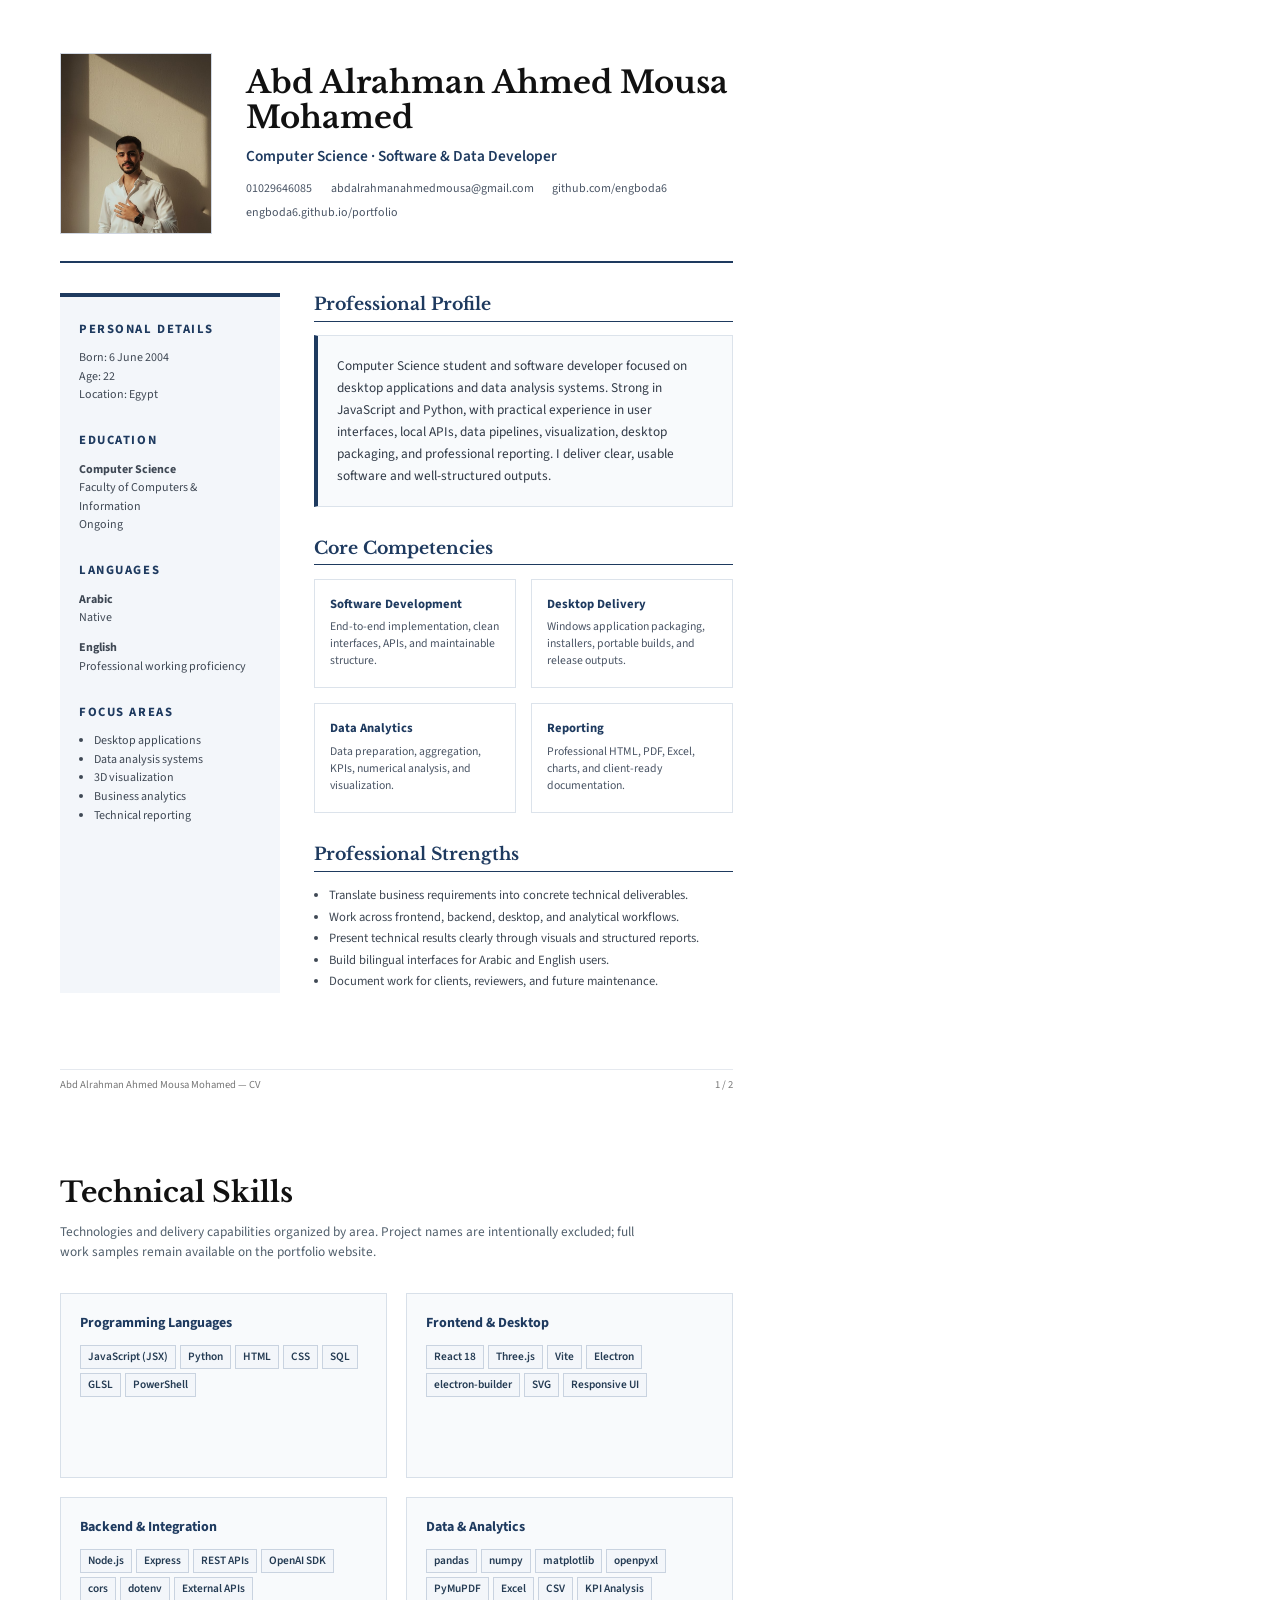
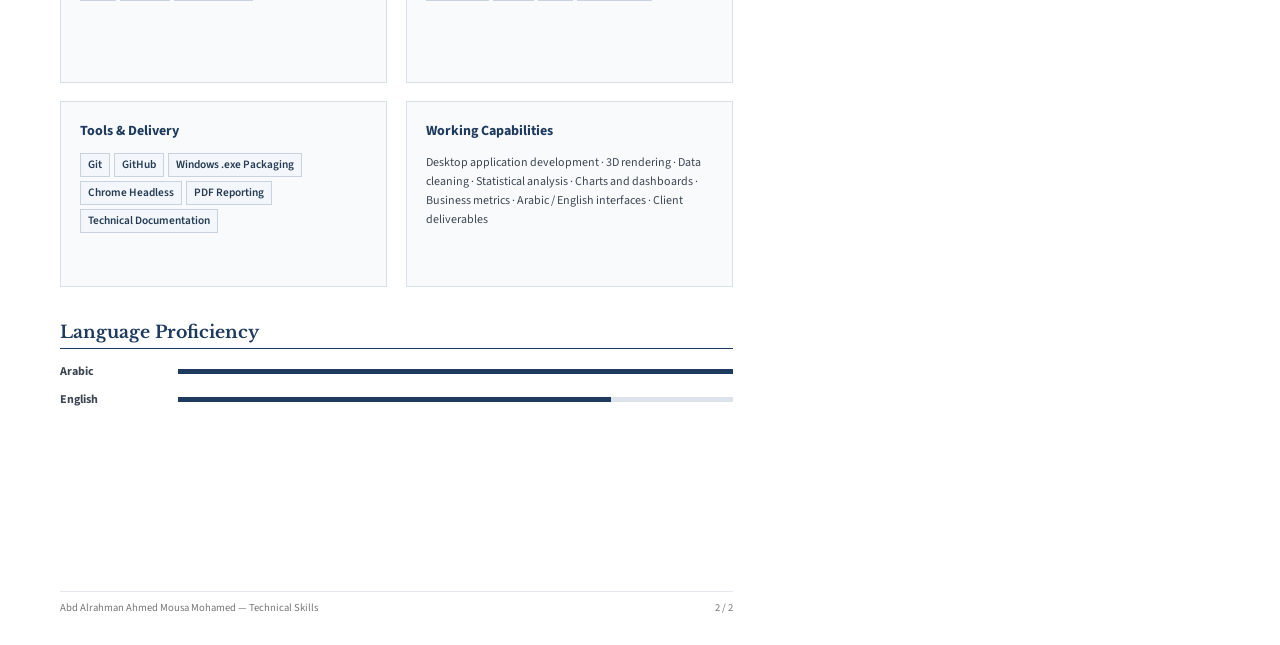
==== commit d9cb3fe9: "Redesign CV with spacious professional sections. Split profile and technical skills across two pages" ====
--- a/portfolio-cv.html
+++ b/portfolio-cv.html
@@ -167,131 +167,367 @@
         border-top: 1px solid #e5e9ef;
         padding-top: 2mm;
       }
+
+      .cv-header {
+        display: grid;
+        grid-template-columns: 40mm 1fr;
+        gap: 9mm;
+        align-items: center;
+        padding-bottom: 7mm;
+        margin-bottom: 8mm;
+        border-bottom: 2px solid #1e3a5f;
+      }
+      .cv-header .photo {
+        width: 40mm;
+        height: 48mm;
+      }
+      .cv-header .name {
+        font-size: 23pt;
+      }
+      .contact-line {
+        display: flex;
+        flex-wrap: wrap;
+        gap: 1.5mm 5mm;
+        color: #4a5565;
+        font-size: 9pt;
+        line-height: 1.5;
+      }
+      .contact-line span {
+        white-space: nowrap;
+      }
+      .content-grid {
+        display: grid;
+        grid-template-columns: 58mm 1fr;
+        gap: 9mm;
+      }
+      .sidebar {
+        padding: 6mm 5mm;
+        background: #f3f6fa;
+        border-top: 4px solid #1e3a5f;
+      }
+      .side-section + .side-section {
+        margin-top: 7mm;
+      }
+      .side-title {
+        margin: 0 0 3mm;
+        color: #1e3a5f;
+        font-family: "Source Sans 3", sans-serif;
+        font-size: 9.5pt;
+        font-weight: 700;
+        letter-spacing: 0.12em;
+        text-transform: uppercase;
+      }
+      .side-section p {
+        margin: 0;
+        color: #3f4854;
+        font-size: 9pt;
+        line-height: 1.55;
+      }
+      .side-list {
+        margin: 0;
+        padding-left: 4mm;
+        color: #3f4854;
+        font-size: 9pt;
+        line-height: 1.55;
+      }
+      .main-column .sec {
+        margin-top: 0;
+      }
+      .main-section + .main-section {
+        margin-top: 8mm;
+      }
+      .summary-card {
+        padding: 5mm;
+        color: #303946;
+        background: #f8fafc;
+        border: 1px solid #dce3eb;
+        border-left: 4px solid #1e3a5f;
+        font-size: 10pt;
+        line-height: 1.65;
+      }
+      .strength-grid {
+        display: grid;
+        grid-template-columns: 1fr 1fr;
+        gap: 4mm;
+      }
+      .strength-card {
+        min-height: 29mm;
+        padding: 4mm;
+        border: 1px solid #dce3eb;
+        background: #fff;
+      }
+      .strength-card strong {
+        display: block;
+        margin-bottom: 1.5mm;
+        color: #1e3a5f;
+        font-size: 9.5pt;
+      }
+      .strength-card p {
+        margin: 0;
+        color: #4a5565;
+        font-size: 8.8pt;
+        line-height: 1.45;
+      }
+      .page-heading {
+        margin-bottom: 3mm;
+        font-size: 21pt;
+      }
+      .page-intro {
+        max-width: 160mm;
+        margin: 0 0 8mm;
+        color: #52606d;
+        font-size: 10pt;
+        line-height: 1.55;
+      }
+      .skills-grid {
+        display: grid;
+        grid-template-columns: 1fr 1fr;
+        gap: 5mm;
+      }
+      .skills-card {
+        min-height: 49mm;
+        padding: 5mm;
+        border: 1px solid #d8e0e9;
+        background: #f8fafc;
+      }
+      .skills-card h3 {
+        margin: 0 0 3mm;
+        color: #1e3a5f;
+        font-family: "Source Sans 3", sans-serif;
+        font-size: 10.5pt;
+        font-weight: 700;
+      }
+      .skills-card p {
+        margin: 0;
+        color: #3d4652;
+        font-size: 9pt;
+        line-height: 1.6;
+      }
+      .skills-card .tag {
+        margin-bottom: 4px;
+      }
+      .proficiency {
+        display: grid;
+        grid-template-columns: 28mm 1fr;
+        gap: 3mm;
+        align-items: center;
+        margin-bottom: 3mm;
+        color: #3d4652;
+        font-size: 9pt;
+      }
+      .bar {
+        height: 5px;
+        background: #dce3eb;
+      }
+      .bar span {
+        display: block;
+        height: 100%;
+        background: #1e3a5f;
+      }
     </style>
   </head>
   <body>
     <section class="page">
       <div class="page-inner">
-        <div class="top">
+        <header class="cv-header">
           <img class="photo" src="assets/images/profile.png" alt="Abd Alrahman Ahmed" />
           <div>
             <h1 class="name">Abd Alrahman Ahmed Mousa Mohamed</h1>
             <p class="title">Computer Science · Software &amp; Data Developer</p>
-            <div class="contacts">
+            <div class="contact-line">
               <span>01029646085</span>
-              <span>abdalrahmanahmedmousa@gmail.com</span><br />
+              <span>abdalrahmanahmedmousa@gmail.com</span>
               <span>github.com/engboda6</span>
-              <span>engboda6.github.io/portfolio</span><br />
-              <span>Born 6/6/2004 · Age 22 · Egypt</span>
+              <span>engboda6.github.io/portfolio</span>
             </div>
           </div>
-        </div>
-
-        <h2 class="sec">Professional Profile</h2>
-        <p class="profile">
-          Computer Science student and software developer specializing in desktop applications and
-          data analysis systems. Strong in JavaScript (React, Electron, Three.js) and Python
-          (pandas, analytics, reporting). Comfortable delivering working software, clean datasets,
-          and professional documentation for clients and hiring teams.
-        </p>
-
-        <h2 class="sec">Education</h2>
-        <div class="edu-row">
-          <div>
-            <strong>Computer Science</strong>
-            <span style="color: #555"> — Faculty of Computers &amp; Information</span>
-          </div>
-          <span style="color: #555">Ongoing</span>
-        </div>
-
-        <h2 class="sec" style="margin-top: 5mm">Technical Skills</h2>
-        <div class="two">
-          <div>
-            <div class="skill-block">
-              <h3>Programming Languages</h3>
-              <p>
-                <span class="tag">JavaScript (JSX)</span>
-                <span class="tag">Python</span>
-                <span class="tag">HTML</span>
-                <span class="tag">CSS</span>
-                <span class="tag">SQL</span>
-                <span class="tag">GLSL</span>
-                <span class="tag">PowerShell</span>
-              </p>
+        </header>
+
+        <div class="content-grid">
+          <aside class="sidebar">
+            <div class="side-section">
+              <h2 class="side-title">Personal Details</h2>
+              <p>Born: 6 June 2004</p>
+              <p>Age: 22</p>
+              <p>Location: Egypt</p>
             </div>
-            <div class="skill-block">
-              <h3>Frontend &amp; Desktop</h3>
-              <p>
-                <span class="tag">React 18</span>
-                <span class="tag">Three.js</span>
-                <span class="tag">Vite</span>
-                <span class="tag">Electron</span>
-                <span class="tag">electron-builder</span>
-                <span class="tag">SVG</span>
-              </p>
+
+            <div class="side-section">
+              <h2 class="side-title">Education</h2>
+              <p><strong>Computer Science</strong></p>
+              <p>Faculty of Computers &amp; Information</p>
+              <p>Ongoing</p>
             </div>
-            <div class="skill-block">
-              <h3>Backend &amp; APIs</h3>
-              <p>
-                <span class="tag">Node.js</span>
-                <span class="tag">Express</span>
-                <span class="tag">REST APIs</span>
-                <span class="tag">OpenAI SDK</span>
-                <span class="tag">dotenv</span>
-              </p>
+
+            <div class="side-section">
+              <h2 class="side-title">Languages</h2>
+              <p><strong>Arabic</strong><br />Native</p>
+              <p style="margin-top: 3mm"><strong>English</strong><br />Professional working proficiency</p>
             </div>
-          </div>
-          <div>
-            <div class="skill-block">
-              <h3>Data &amp; Analytics</h3>
-              <p>
-                <span class="tag">pandas</span>
-                <span class="tag">numpy</span>
-                <span class="tag">matplotlib</span>
-                <span class="tag">openpyxl</span>
-                <span class="tag">PyMuPDF</span>
-                <span class="tag">Excel / CSV</span>
-              </p>
+
+            <div class="side-section">
+              <h2 class="side-title">Focus Areas</h2>
+              <ul class="side-list">
+                <li>Desktop applications</li>
+                <li>Data analysis systems</li>
+                <li>3D visualization</li>
+                <li>Business analytics</li>
+                <li>Technical reporting</li>
+              </ul>
             </div>
-            <div class="skill-block">
-              <h3>Tools &amp; Delivery</h3>
-              <p>
-                <span class="tag">Git / GitHub</span>
-                <span class="tag">Windows .exe packaging</span>
-                <span class="tag">PDF reporting</span>
-                <span class="tag">Chrome Headless</span>
-              </p>
-            </div>
-            <div class="skill-block">
-              <h3>Domain Skills</h3>
-              <p>
-                Desktop app development · 3D visualization · Data cleaning &amp; KPIs · Business
-                analytics · Technical reporting · Bilingual UI (Arabic / English)
-              </p>
-            </div>
-          </div>
-        </div>
-
-        <h2 class="sec" style="margin-top: 2mm">Languages</h2>
-        <p style="margin: 0 0 2mm; font-size: 10pt">
-          <strong>Arabic</strong> — Native &nbsp;·&nbsp; <strong>English</strong> — Professional
-          working proficiency
-        </p>
-
-        <div class="panel">
-          <h2>Contact</h2>
-          <p>
-            Abd Alrahman Ahmed Mousa Mohamed<br />
-            Phone: 01029646085<br />
-            Email: abdalrahmanahmedmousa@gmail.com<br />
-            GitHub: github.com/engboda6<br />
-            Portfolio: engboda6.github.io/portfolio
-          </p>
+          </aside>
+
+          <main class="main-column">
+            <section class="main-section">
+              <h2 class="sec">Professional Profile</h2>
+              <div class="summary-card">
+                Computer Science student and software developer focused on desktop applications and
+                data analysis systems. Strong in JavaScript and Python, with practical experience in
+                user interfaces, local APIs, data pipelines, visualization, desktop packaging, and
+                professional reporting. I deliver clear, usable software and well-structured outputs.
+              </div>
+            </section>
+
+            <section class="main-section">
+              <h2 class="sec">Core Competencies</h2>
+              <div class="strength-grid">
+                <div class="strength-card">
+                  <strong>Software Development</strong>
+                  <p>End-to-end implementation, clean interfaces, APIs, and maintainable structure.</p>
+                </div>
+                <div class="strength-card">
+                  <strong>Desktop Delivery</strong>
+                  <p>Windows application packaging, installers, portable builds, and release outputs.</p>
+                </div>
+                <div class="strength-card">
+                  <strong>Data Analytics</strong>
+                  <p>Data preparation, aggregation, KPIs, numerical analysis, and visualization.</p>
+                </div>
+                <div class="strength-card">
+                  <strong>Reporting</strong>
+                  <p>Professional HTML, PDF, Excel, charts, and client-ready documentation.</p>
+                </div>
+              </div>
+            </section>
+
+            <section class="main-section">
+              <h2 class="sec">Professional Strengths</h2>
+              <ul class="side-list" style="font-size: 9.5pt; line-height: 1.7">
+                <li>Translate business requirements into concrete technical deliverables.</li>
+                <li>Work across frontend, backend, desktop, and analytical workflows.</li>
+                <li>Present technical results clearly through visuals and structured reports.</li>
+                <li>Build bilingual interfaces for Arabic and English users.</li>
+                <li>Document work for clients, reviewers, and future maintenance.</li>
+              </ul>
+            </section>
+          </main>
         </div>
       </div>
       <div class="page-foot">
         <span>Abd Alrahman Ahmed Mousa Mohamed — CV</span>
-        <span>1 / 1</span>
+        <span>1 / 2</span>
+      </div>
+    </section>
+
+    <section class="page">
+      <div class="page-inner">
+        <h1 class="page-heading">Technical Skills</h1>
+        <p class="page-intro">
+          Technologies and delivery capabilities organized by area. Project names are intentionally
+          excluded; full work samples remain available on the portfolio website.
+        </p>
+
+        <div class="skills-grid">
+          <section class="skills-card">
+            <h3>Programming Languages</h3>
+            <p>
+              <span class="tag">JavaScript (JSX)</span>
+              <span class="tag">Python</span>
+              <span class="tag">HTML</span>
+              <span class="tag">CSS</span>
+              <span class="tag">SQL</span>
+              <span class="tag">GLSL</span>
+              <span class="tag">PowerShell</span>
+            </p>
+          </section>
+
+          <section class="skills-card">
+            <h3>Frontend &amp; Desktop</h3>
+            <p>
+              <span class="tag">React 18</span>
+              <span class="tag">Three.js</span>
+              <span class="tag">Vite</span>
+              <span class="tag">Electron</span>
+              <span class="tag">electron-builder</span>
+              <span class="tag">SVG</span>
+              <span class="tag">Responsive UI</span>
+            </p>
+          </section>
+
+          <section class="skills-card">
+            <h3>Backend &amp; Integration</h3>
+            <p>
+              <span class="tag">Node.js</span>
+              <span class="tag">Express</span>
+              <span class="tag">REST APIs</span>
+              <span class="tag">OpenAI SDK</span>
+              <span class="tag">cors</span>
+              <span class="tag">dotenv</span>
+              <span class="tag">External APIs</span>
+            </p>
+          </section>
+
+          <section class="skills-card">
+            <h3>Data &amp; Analytics</h3>
+            <p>
+              <span class="tag">pandas</span>
+              <span class="tag">numpy</span>
+              <span class="tag">matplotlib</span>
+              <span class="tag">openpyxl</span>
+              <span class="tag">PyMuPDF</span>
+              <span class="tag">Excel</span>
+              <span class="tag">CSV</span>
+              <span class="tag">KPI Analysis</span>
+            </p>
+          </section>
+
+          <section class="skills-card">
+            <h3>Tools &amp; Delivery</h3>
+            <p>
+              <span class="tag">Git</span>
+              <span class="tag">GitHub</span>
+              <span class="tag">Windows .exe Packaging</span>
+              <span class="tag">Chrome Headless</span>
+              <span class="tag">PDF Reporting</span>
+              <span class="tag">Technical Documentation</span>
+            </p>
+          </section>
+
+          <section class="skills-card">
+            <h3>Working Capabilities</h3>
+            <p>
+              Desktop application development · 3D rendering · Data cleaning · Statistical analysis
+              · Charts and dashboards · Business metrics · Arabic / English interfaces · Client
+              deliverables
+            </p>
+          </section>
+        </div>
+
+        <section style="margin-top: 9mm">
+          <h2 class="sec">Language Proficiency</h2>
+          <div class="proficiency">
+            <strong>Arabic</strong>
+            <div class="bar"><span style="width: 100%"></span></div>
+          </div>
+          <div class="proficiency">
+            <strong>English</strong>
+            <div class="bar"><span style="width: 78%"></span></div>
+          </div>
+        </section>
+      </div>
+      <div class="page-foot">
+        <span>Abd Alrahman Ahmed Mousa Mohamed — Technical Skills</span>
+        <span>2 / 2</span>
       </div>
     </section>
   </body>
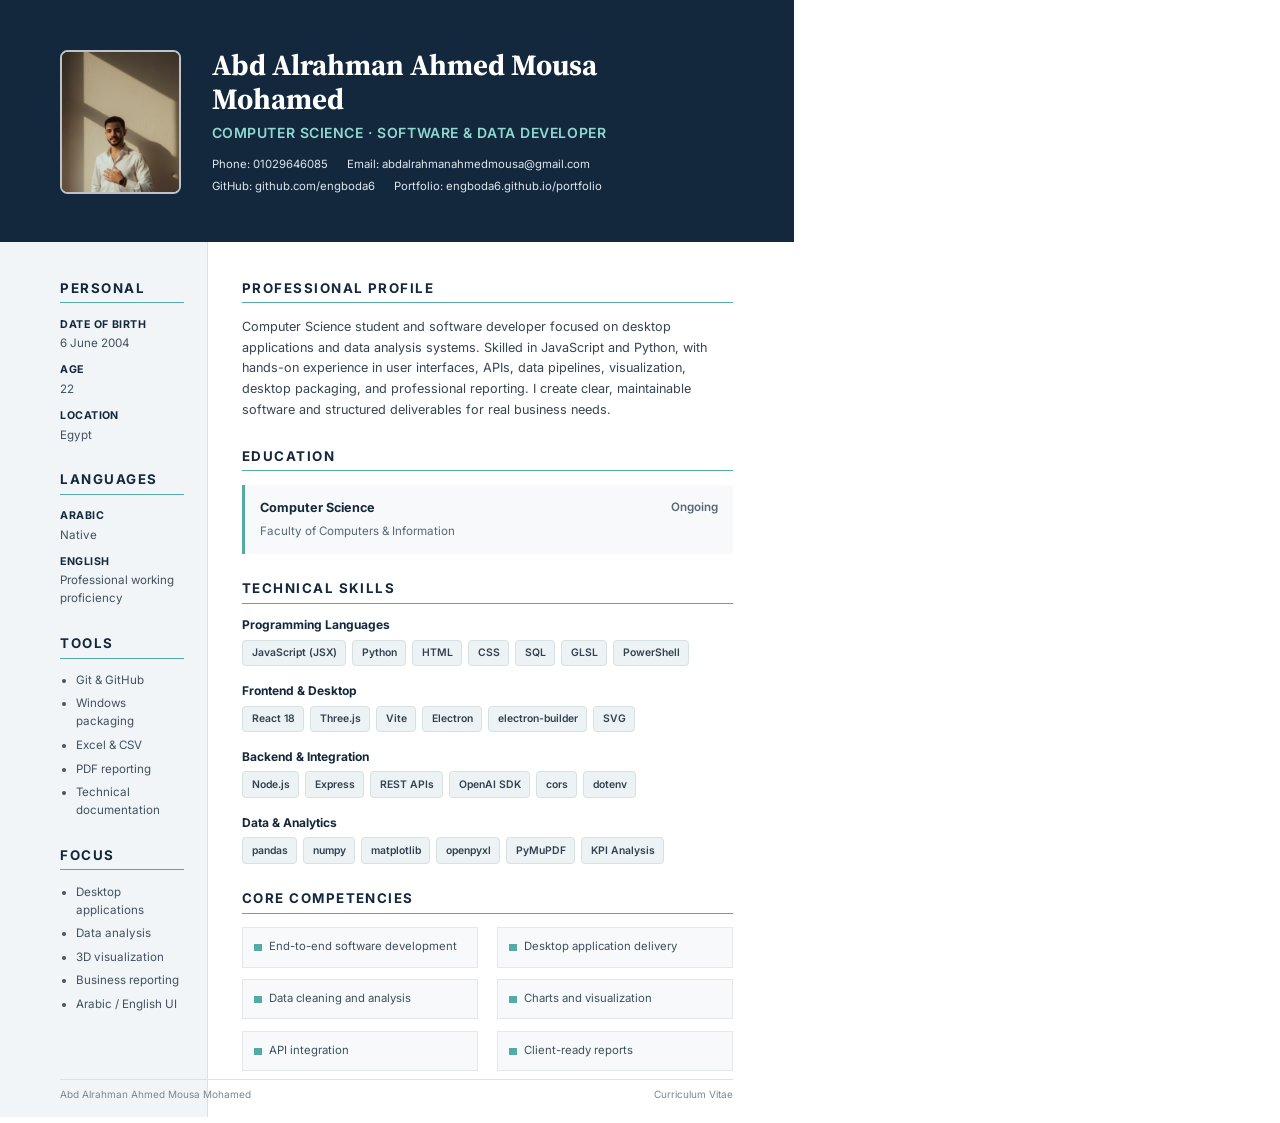
==== commit c30dcd2e: "Replace the CV with a job-ready professional layout. Use a restrained navy design, smaller portrait," ====
--- a/portfolio-cv.html
+++ b/portfolio-cv.html
@@ -6,7 +6,7 @@
     <link rel="preconnect" href="https://fonts.googleapis.com" />
     <link rel="preconnect" href="https://fonts.gstatic.com" crossorigin />
     <link
-      href="https://fonts.googleapis.com/css2?family=Libre+Baskerville:wght@400;700&family=Source+Sans+3:wght@400;500;600;700&display=swap"
+      href="https://fonts.googleapis.com/css2?family=Inter:wght@400;500;600;700&family=Source+Serif+4:wght@600;700&display=swap"
       rel="stylesheet"
     />
     <style>
@@ -14,521 +14,425 @@
         size: A4;
         margin: 0;
       }
+
       * {
         box-sizing: border-box;
       }
+
       html,
       body {
         margin: 0;
         padding: 0;
-        background: #fff;
-        color: #1a1a1a;
-        font-family: "Source Sans 3", "Segoe UI", sans-serif;
+        background: #ffffff;
+        color: #202936;
+        font-family: "Inter", "Segoe UI", sans-serif;
         -webkit-print-color-adjust: exact;
         print-color-adjust: exact;
       }
+
       .page {
+        position: relative;
         width: 210mm;
         height: 297mm;
-        page-break-after: always;
-        break-after: page;
-        position: relative;
         overflow: hidden;
-        background: #fff;
-      }
-      .page:last-child {
-        page-break-after: auto;
-      }
-      .page-inner {
-        padding: 14mm 16mm 16mm;
-        height: 100%;
-      }
-      h1,
-      h2 {
-        font-family: "Libre Baskerville", Georgia, serif;
-        margin: 0;
-        color: #111;
-      }
-      .sec {
-        font-family: "Libre Baskerville", Georgia, serif;
-        font-size: 13pt;
-        font-weight: 700;
-        color: #1e3a5f;
-        margin: 0 0 3.5mm;
-        padding-bottom: 1.5mm;
-        border-bottom: 1.5px solid #1e3a5f;
-      }
-      .top {
+        background: #ffffff;
+      }
+
+      .header {
+        height: 64mm;
+        padding: 13mm 16mm 11mm;
+        color: #ffffff;
+        background: #14283d;
+      }
+
+      .header-grid {
         display: grid;
-        grid-template-columns: 48mm 1fr;
+        grid-template-columns: 32mm 1fr;
         gap: 8mm;
-        margin-bottom: 6mm;
-        align-items: start;
-      }
+        align-items: center;
+      }
+
       .photo {
-        width: 48mm;
-        height: 58mm;
+        width: 32mm;
+        height: 38mm;
+        display: block;
         object-fit: cover;
         object-position: top center;
-        border: 1px solid #d0d7e2;
-        display: block;
-      }
+        border: 2px solid rgba(255, 255, 255, 0.72);
+        border-radius: 2mm;
+      }
+
       .name {
+        margin: 0 0 2mm;
+        color: #ffffff;
+        font-family: "Source Serif 4", Georgia, serif;
         font-size: 22pt;
         line-height: 1.15;
-        margin-bottom: 2.5mm;
-      }
-      .title {
-        font-size: 11.5pt;
-        color: #1e3a5f;
+        font-weight: 700;
+      }
+
+      .role {
+        margin: 0 0 4mm;
+        color: #8ed9d2;
+        font-size: 10.5pt;
         font-weight: 600;
+        letter-spacing: 0.04em;
+        text-transform: uppercase;
+      }
+
+      .contact-row {
+        display: flex;
+        flex-wrap: wrap;
+        gap: 1.5mm 5mm;
+        color: #dce5ed;
+        font-size: 8.5pt;
+        line-height: 1.45;
+      }
+
+      .contact-row span {
+        white-space: nowrap;
+      }
+
+      .body {
+        display: grid;
+        grid-template-columns: 55mm 1fr;
+        min-height: 219mm;
+      }
+
+      .sidebar {
+        padding: 10mm 6mm 12mm 16mm;
+        background: #f1f5f7;
+        border-right: 1px solid #dce3e8;
+      }
+
+      .main {
+        padding: 10mm 16mm 12mm 9mm;
+      }
+
+      .section {
+        margin-bottom: 7mm;
+      }
+
+      .section:last-child {
+        margin-bottom: 0;
+      }
+
+      .heading {
         margin: 0 0 3.5mm;
-      }
-      .contacts {
+        padding-bottom: 1.8mm;
+        color: #14283d;
+        font-size: 10pt;
+        font-weight: 700;
+        letter-spacing: 0.11em;
+        text-transform: uppercase;
+        border-bottom: 1.5px solid #54aaa4;
+      }
+
+      .sidebar p,
+      .sidebar li {
+        color: #435160;
+        font-size: 8.7pt;
+        line-height: 1.55;
+      }
+
+      .sidebar p {
+        margin: 0;
+      }
+
+      .sidebar p + p {
+        margin-top: 2.5mm;
+      }
+
+      .sidebar ul {
+        margin: 0;
+        padding-left: 4mm;
+      }
+
+      .sidebar li {
+        margin-bottom: 1.5mm;
+      }
+
+      .label {
+        display: block;
+        margin-bottom: 0.5mm;
+        color: #14283d;
+        font-size: 8pt;
+        font-weight: 700;
+        letter-spacing: 0.04em;
+        text-transform: uppercase;
+      }
+
+      .profile {
+        margin: 0;
+        color: #374553;
         font-size: 9.5pt;
-        color: #444;
         line-height: 1.65;
-      }
-      .contacts span {
-        display: inline-block;
-        margin-right: 4mm;
-      }
-      .profile {
-        margin: 0 0 5.5mm;
-        font-size: 10pt;
-        line-height: 1.55;
-        color: #333;
-        text-align: justify;
-      }
-      .two {
+        text-align: left;
+      }
+
+      .education {
+        display: flex;
+        justify-content: space-between;
+        gap: 5mm;
+        padding: 4mm;
+        background: #f7f9fa;
+        border-left: 3px solid #54aaa4;
+      }
+
+      .education strong {
+        display: block;
+        margin-bottom: 1mm;
+        color: #14283d;
+        font-size: 9.5pt;
+      }
+
+      .education span {
+        color: #596777;
+        font-size: 8.7pt;
+      }
+
+      .status {
+        white-space: nowrap;
+        font-weight: 600;
+      }
+
+      .skill-group {
+        margin-bottom: 4.5mm;
+      }
+
+      .skill-group:last-child {
+        margin-bottom: 0;
+      }
+
+      .skill-title {
+        margin: 0 0 2mm;
+        color: #14283d;
+        font-size: 9pt;
+        font-weight: 700;
+      }
+
+      .tags {
+        display: flex;
+        flex-wrap: wrap;
+        gap: 1.5mm;
+      }
+
+      .tag {
+        padding: 1.5mm 2.3mm;
+        color: #304252;
+        background: #edf3f4;
+        border: 1px solid #d5e1e3;
+        border-radius: 1mm;
+        font-size: 7.8pt;
+        font-weight: 600;
+      }
+
+      .competencies {
         display: grid;
         grid-template-columns: 1fr 1fr;
-        gap: 7mm;
-      }
-      .skill-block {
-        margin-bottom: 4.5mm;
-      }
-      .skill-block h3 {
-        font-family: "Source Sans 3", sans-serif;
-        font-size: 10pt;
-        font-weight: 700;
-        color: #1e3a5f;
-        margin: 0 0 2mm;
-      }
-      .skill-block p {
-        margin: 0;
-        font-size: 9.5pt;
-        color: #333;
-        line-height: 1.5;
-      }
-      .tag {
-        display: inline-block;
-        padding: 2px 7px;
-        margin: 0 2px 3px 0;
-        border: 1px solid #c9d3e0;
-        background: #f3f6fa;
-        color: #243b53;
+        gap: 3mm 5mm;
+        margin: 0;
+        padding: 0;
+        list-style: none;
+      }
+
+      .competencies li {
+        position: relative;
+        padding: 3mm 3mm 3mm 7mm;
+        color: #40505f;
+        background: #f7f9fa;
+        border: 1px solid #e2e8ec;
         font-size: 8.5pt;
-        font-weight: 600;
-      }
-      .edu-row {
-        display: flex;
-        justify-content: space-between;
-        font-size: 10pt;
-        margin-bottom: 2mm;
-      }
-      .panel {
-        margin-top: 6mm;
-        border: 1px solid #1e3a5f;
-        background: #1e3a5f;
-        color: #fff;
-        padding: 5mm 6mm;
-      }
-      .panel h2 {
-        color: #fff;
-        font-size: 13pt;
-        margin-bottom: 2.5mm;
-      }
-      .panel p {
-        margin: 0;
-        font-size: 10pt;
-        line-height: 1.6;
-        color: #e8eef8;
-      }
-      .page-foot {
+        line-height: 1.4;
+      }
+
+      .competencies li::before {
+        content: "";
+        position: absolute;
+        left: 3mm;
+        top: 4.2mm;
+        width: 2mm;
+        height: 2mm;
+        background: #54aaa4;
+      }
+
+      .strengths {
+        margin: 0;
+        padding-left: 4.5mm;
+        color: #40505f;
+        font-size: 8.7pt;
+        line-height: 1.55;
+      }
+
+      .strengths li {
+        margin-bottom: 1.5mm;
+      }
+
+      .footer {
         position: absolute;
         left: 16mm;
         right: 16mm;
-        bottom: 8mm;
+        bottom: 6mm;
         display: flex;
         justify-content: space-between;
-        font-size: 8pt;
-        color: #777;
-        border-top: 1px solid #e5e9ef;
         padding-top: 2mm;
-      }
-
-      .cv-header {
-        display: grid;
-        grid-template-columns: 40mm 1fr;
-        gap: 9mm;
-        align-items: center;
-        padding-bottom: 7mm;
-        margin-bottom: 8mm;
-        border-bottom: 2px solid #1e3a5f;
-      }
-      .cv-header .photo {
-        width: 40mm;
-        height: 48mm;
-      }
-      .cv-header .name {
-        font-size: 23pt;
-      }
-      .contact-line {
-        display: flex;
-        flex-wrap: wrap;
-        gap: 1.5mm 5mm;
-        color: #4a5565;
-        font-size: 9pt;
-        line-height: 1.5;
-      }
-      .contact-line span {
-        white-space: nowrap;
-      }
-      .content-grid {
-        display: grid;
-        grid-template-columns: 58mm 1fr;
-        gap: 9mm;
-      }
-      .sidebar {
-        padding: 6mm 5mm;
-        background: #f3f6fa;
-        border-top: 4px solid #1e3a5f;
-      }
-      .side-section + .side-section {
-        margin-top: 7mm;
-      }
-      .side-title {
-        margin: 0 0 3mm;
-        color: #1e3a5f;
-        font-family: "Source Sans 3", sans-serif;
-        font-size: 9.5pt;
-        font-weight: 700;
-        letter-spacing: 0.12em;
-        text-transform: uppercase;
-      }
-      .side-section p {
-        margin: 0;
-        color: #3f4854;
-        font-size: 9pt;
-        line-height: 1.55;
-      }
-      .side-list {
-        margin: 0;
-        padding-left: 4mm;
-        color: #3f4854;
-        font-size: 9pt;
-        line-height: 1.55;
-      }
-      .main-column .sec {
-        margin-top: 0;
-      }
-      .main-section + .main-section {
-        margin-top: 8mm;
-      }
-      .summary-card {
-        padding: 5mm;
-        color: #303946;
-        background: #f8fafc;
-        border: 1px solid #dce3eb;
-        border-left: 4px solid #1e3a5f;
-        font-size: 10pt;
-        line-height: 1.65;
-      }
-      .strength-grid {
-        display: grid;
-        grid-template-columns: 1fr 1fr;
-        gap: 4mm;
-      }
-      .strength-card {
-        min-height: 29mm;
-        padding: 4mm;
-        border: 1px solid #dce3eb;
-        background: #fff;
-      }
-      .strength-card strong {
-        display: block;
-        margin-bottom: 1.5mm;
-        color: #1e3a5f;
-        font-size: 9.5pt;
-      }
-      .strength-card p {
-        margin: 0;
-        color: #4a5565;
-        font-size: 8.8pt;
-        line-height: 1.45;
-      }
-      .page-heading {
-        margin-bottom: 3mm;
-        font-size: 21pt;
-      }
-      .page-intro {
-        max-width: 160mm;
-        margin: 0 0 8mm;
-        color: #52606d;
-        font-size: 10pt;
-        line-height: 1.55;
-      }
-      .skills-grid {
-        display: grid;
-        grid-template-columns: 1fr 1fr;
-        gap: 5mm;
-      }
-      .skills-card {
-        min-height: 49mm;
-        padding: 5mm;
-        border: 1px solid #d8e0e9;
-        background: #f8fafc;
-      }
-      .skills-card h3 {
-        margin: 0 0 3mm;
-        color: #1e3a5f;
-        font-family: "Source Sans 3", sans-serif;
-        font-size: 10.5pt;
-        font-weight: 700;
-      }
-      .skills-card p {
-        margin: 0;
-        color: #3d4652;
-        font-size: 9pt;
-        line-height: 1.6;
-      }
-      .skills-card .tag {
-        margin-bottom: 4px;
-      }
-      .proficiency {
-        display: grid;
-        grid-template-columns: 28mm 1fr;
-        gap: 3mm;
-        align-items: center;
-        margin-bottom: 3mm;
-        color: #3d4652;
-        font-size: 9pt;
-      }
-      .bar {
-        height: 5px;
-        background: #dce3eb;
-      }
-      .bar span {
-        display: block;
-        height: 100%;
-        background: #1e3a5f;
+        color: #7a8794;
+        border-top: 1px solid #dce3e8;
+        font-size: 7.5pt;
       }
     </style>
   </head>
   <body>
     <section class="page">
-      <div class="page-inner">
-        <header class="cv-header">
+      <header class="header">
+        <div class="header-grid">
           <img class="photo" src="assets/images/profile.png" alt="Abd Alrahman Ahmed" />
           <div>
             <h1 class="name">Abd Alrahman Ahmed Mousa Mohamed</h1>
-            <p class="title">Computer Science · Software &amp; Data Developer</p>
-            <div class="contact-line">
-              <span>01029646085</span>
-              <span>abdalrahmanahmedmousa@gmail.com</span>
-              <span>github.com/engboda6</span>
-              <span>engboda6.github.io/portfolio</span>
+            <p class="role">Computer Science · Software &amp; Data Developer</p>
+            <div class="contact-row">
+              <span>Phone: 01029646085</span>
+              <span>Email: abdalrahmanahmedmousa@gmail.com</span>
+              <span>GitHub: github.com/engboda6</span>
+              <span>Portfolio: engboda6.github.io/portfolio</span>
             </div>
           </div>
-        </header>
-
-        <div class="content-grid">
-          <aside class="sidebar">
-            <div class="side-section">
-              <h2 class="side-title">Personal Details</h2>
-              <p>Born: 6 June 2004</p>
-              <p>Age: 22</p>
-              <p>Location: Egypt</p>
-            </div>
-
-            <div class="side-section">
-              <h2 class="side-title">Education</h2>
-              <p><strong>Computer Science</strong></p>
-              <p>Faculty of Computers &amp; Information</p>
-              <p>Ongoing</p>
-            </div>
-
-            <div class="side-section">
-              <h2 class="side-title">Languages</h2>
-              <p><strong>Arabic</strong><br />Native</p>
-              <p style="margin-top: 3mm"><strong>English</strong><br />Professional working proficiency</p>
-            </div>
-
-            <div class="side-section">
-              <h2 class="side-title">Focus Areas</h2>
-              <ul class="side-list">
-                <li>Desktop applications</li>
-                <li>Data analysis systems</li>
-                <li>3D visualization</li>
-                <li>Business analytics</li>
-                <li>Technical reporting</li>
-              </ul>
-            </div>
-          </aside>
-
-          <main class="main-column">
-            <section class="main-section">
-              <h2 class="sec">Professional Profile</h2>
-              <div class="summary-card">
-                Computer Science student and software developer focused on desktop applications and
-                data analysis systems. Strong in JavaScript and Python, with practical experience in
-                user interfaces, local APIs, data pipelines, visualization, desktop packaging, and
-                professional reporting. I deliver clear, usable software and well-structured outputs.
+        </div>
+      </header>
+
+      <div class="body">
+        <aside class="sidebar">
+          <section class="section">
+            <h2 class="heading">Personal</h2>
+            <p><span class="label">Date of birth</span>6 June 2004</p>
+            <p><span class="label">Age</span>22</p>
+            <p><span class="label">Location</span>Egypt</p>
+          </section>
+
+          <section class="section">
+            <h2 class="heading">Languages</h2>
+            <p><span class="label">Arabic</span>Native</p>
+            <p><span class="label">English</span>Professional working proficiency</p>
+          </section>
+
+          <section class="section">
+            <h2 class="heading">Tools</h2>
+            <ul>
+              <li>Git &amp; GitHub</li>
+              <li>Windows packaging</li>
+              <li>Excel &amp; CSV</li>
+              <li>PDF reporting</li>
+              <li>Technical documentation</li>
+            </ul>
+          </section>
+
+          <section class="section">
+            <h2 class="heading">Focus</h2>
+            <ul>
+              <li>Desktop applications</li>
+              <li>Data analysis</li>
+              <li>3D visualization</li>
+              <li>Business reporting</li>
+              <li>Arabic / English UI</li>
+            </ul>
+          </section>
+        </aside>
+
+        <main class="main">
+          <section class="section">
+            <h2 class="heading">Professional Profile</h2>
+            <p class="profile">
+              Computer Science student and software developer focused on desktop applications and
+              data analysis systems. Skilled in JavaScript and Python, with hands-on experience in
+              user interfaces, APIs, data pipelines, visualization, desktop packaging, and
+              professional reporting. I create clear, maintainable software and structured
+              deliverables for real business needs.
+            </p>
+          </section>
+
+          <section class="section">
+            <h2 class="heading">Education</h2>
+            <div class="education">
+              <div>
+                <strong>Computer Science</strong>
+                <span>Faculty of Computers &amp; Information</span>
               </div>
-            </section>
-
-            <section class="main-section">
-              <h2 class="sec">Core Competencies</h2>
-              <div class="strength-grid">
-                <div class="strength-card">
-                  <strong>Software Development</strong>
-                  <p>End-to-end implementation, clean interfaces, APIs, and maintainable structure.</p>
-                </div>
-                <div class="strength-card">
-                  <strong>Desktop Delivery</strong>
-                  <p>Windows application packaging, installers, portable builds, and release outputs.</p>
-                </div>
-                <div class="strength-card">
-                  <strong>Data Analytics</strong>
-                  <p>Data preparation, aggregation, KPIs, numerical analysis, and visualization.</p>
-                </div>
-                <div class="strength-card">
-                  <strong>Reporting</strong>
-                  <p>Professional HTML, PDF, Excel, charts, and client-ready documentation.</p>
-                </div>
+              <span class="status">Ongoing</span>
+            </div>
+          </section>
+
+          <section class="section">
+            <h2 class="heading">Technical Skills</h2>
+
+            <div class="skill-group">
+              <h3 class="skill-title">Programming Languages</h3>
+              <div class="tags">
+                <span class="tag">JavaScript (JSX)</span>
+                <span class="tag">Python</span>
+                <span class="tag">HTML</span>
+                <span class="tag">CSS</span>
+                <span class="tag">SQL</span>
+                <span class="tag">GLSL</span>
+                <span class="tag">PowerShell</span>
               </div>
-            </section>
-
-            <section class="main-section">
-              <h2 class="sec">Professional Strengths</h2>
-              <ul class="side-list" style="font-size: 9.5pt; line-height: 1.7">
-                <li>Translate business requirements into concrete technical deliverables.</li>
-                <li>Work across frontend, backend, desktop, and analytical workflows.</li>
-                <li>Present technical results clearly through visuals and structured reports.</li>
-                <li>Build bilingual interfaces for Arabic and English users.</li>
-                <li>Document work for clients, reviewers, and future maintenance.</li>
-              </ul>
-            </section>
-          </main>
-        </div>
+            </div>
+
+            <div class="skill-group">
+              <h3 class="skill-title">Frontend &amp; Desktop</h3>
+              <div class="tags">
+                <span class="tag">React 18</span>
+                <span class="tag">Three.js</span>
+                <span class="tag">Vite</span>
+                <span class="tag">Electron</span>
+                <span class="tag">electron-builder</span>
+                <span class="tag">SVG</span>
+              </div>
+            </div>
+
+            <div class="skill-group">
+              <h3 class="skill-title">Backend &amp; Integration</h3>
+              <div class="tags">
+                <span class="tag">Node.js</span>
+                <span class="tag">Express</span>
+                <span class="tag">REST APIs</span>
+                <span class="tag">OpenAI SDK</span>
+                <span class="tag">cors</span>
+                <span class="tag">dotenv</span>
+              </div>
+            </div>
+
+            <div class="skill-group">
+              <h3 class="skill-title">Data &amp; Analytics</h3>
+              <div class="tags">
+                <span class="tag">pandas</span>
+                <span class="tag">numpy</span>
+                <span class="tag">matplotlib</span>
+                <span class="tag">openpyxl</span>
+                <span class="tag">PyMuPDF</span>
+                <span class="tag">KPI Analysis</span>
+              </div>
+            </div>
+          </section>
+
+          <section class="section">
+            <h2 class="heading">Core Competencies</h2>
+            <ul class="competencies">
+              <li>End-to-end software development</li>
+              <li>Desktop application delivery</li>
+              <li>Data cleaning and analysis</li>
+              <li>Charts and visualization</li>
+              <li>API integration</li>
+              <li>Client-ready reports</li>
+            </ul>
+          </section>
+
+        </main>
       </div>
-      <div class="page-foot">
-        <span>Abd Alrahman Ahmed Mousa Mohamed — CV</span>
-        <span>1 / 2</span>
-      </div>
-    </section>
-
-    <section class="page">
-      <div class="page-inner">
-        <h1 class="page-heading">Technical Skills</h1>
-        <p class="page-intro">
-          Technologies and delivery capabilities organized by area. Project names are intentionally
-          excluded; full work samples remain available on the portfolio website.
-        </p>
-
-        <div class="skills-grid">
-          <section class="skills-card">
-            <h3>Programming Languages</h3>
-            <p>
-              <span class="tag">JavaScript (JSX)</span>
-              <span class="tag">Python</span>
-              <span class="tag">HTML</span>
-              <span class="tag">CSS</span>
-              <span class="tag">SQL</span>
-              <span class="tag">GLSL</span>
-              <span class="tag">PowerShell</span>
-            </p>
-          </section>
-
-          <section class="skills-card">
-            <h3>Frontend &amp; Desktop</h3>
-            <p>
-              <span class="tag">React 18</span>
-              <span class="tag">Three.js</span>
-              <span class="tag">Vite</span>
-              <span class="tag">Electron</span>
-              <span class="tag">electron-builder</span>
-              <span class="tag">SVG</span>
-              <span class="tag">Responsive UI</span>
-            </p>
-          </section>
-
-          <section class="skills-card">
-            <h3>Backend &amp; Integration</h3>
-            <p>
-              <span class="tag">Node.js</span>
-              <span class="tag">Express</span>
-              <span class="tag">REST APIs</span>
-              <span class="tag">OpenAI SDK</span>
-              <span class="tag">cors</span>
-              <span class="tag">dotenv</span>
-              <span class="tag">External APIs</span>
-            </p>
-          </section>
-
-          <section class="skills-card">
-            <h3>Data &amp; Analytics</h3>
-            <p>
-              <span class="tag">pandas</span>
-              <span class="tag">numpy</span>
-              <span class="tag">matplotlib</span>
-              <span class="tag">openpyxl</span>
-              <span class="tag">PyMuPDF</span>
-              <span class="tag">Excel</span>
-              <span class="tag">CSV</span>
-              <span class="tag">KPI Analysis</span>
-            </p>
-          </section>
-
-          <section class="skills-card">
-            <h3>Tools &amp; Delivery</h3>
-            <p>
-              <span class="tag">Git</span>
-              <span class="tag">GitHub</span>
-              <span class="tag">Windows .exe Packaging</span>
-              <span class="tag">Chrome Headless</span>
-              <span class="tag">PDF Reporting</span>
-              <span class="tag">Technical Documentation</span>
-            </p>
-          </section>
-
-          <section class="skills-card">
-            <h3>Working Capabilities</h3>
-            <p>
-              Desktop application development · 3D rendering · Data cleaning · Statistical analysis
-              · Charts and dashboards · Business metrics · Arabic / English interfaces · Client
-              deliverables
-            </p>
-          </section>
-        </div>
-
-        <section style="margin-top: 9mm">
-          <h2 class="sec">Language Proficiency</h2>
-          <div class="proficiency">
-            <strong>Arabic</strong>
-            <div class="bar"><span style="width: 100%"></span></div>
-          </div>
-          <div class="proficiency">
-            <strong>English</strong>
-            <div class="bar"><span style="width: 78%"></span></div>
-          </div>
-        </section>
-      </div>
-      <div class="page-foot">
-        <span>Abd Alrahman Ahmed Mousa Mohamed — Technical Skills</span>
-        <span>2 / 2</span>
-      </div>
+
+      <footer class="footer">
+        <span>Abd Alrahman Ahmed Mousa Mohamed</span>
+        <span>Curriculum Vitae</span>
+      </footer>
     </section>
   </body>
 </html>
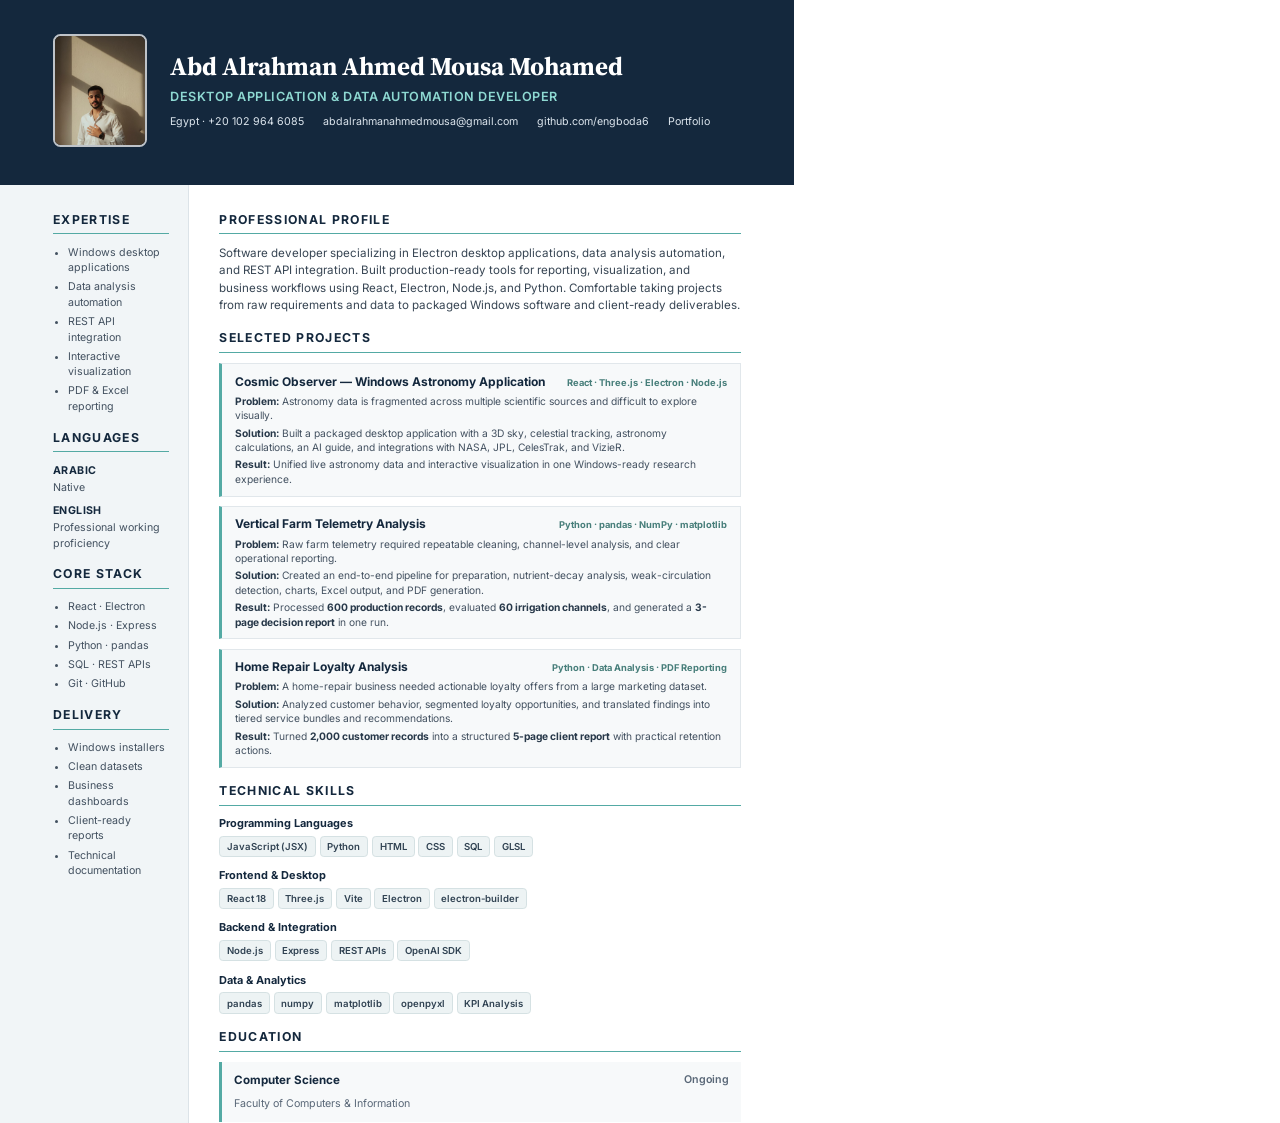
==== commit 793d246d: "Refocus portfolio on measurable client outcomes Present the work as problem-solution-result case stu" ====
--- a/portfolio-cv.html
+++ b/portfolio-cv.html
@@ -2,7 +2,7 @@
 <html lang="en">
   <head>
     <meta charset="UTF-8" />
-    <title>Abd Alrahman Ahmed Mousa Mohamed — CV</title>
+    <title>Abd Alrahman Ahmed — Software Developer CV</title>
     <link rel="preconnect" href="https://fonts.googleapis.com" />
     <link rel="preconnect" href="https://fonts.gstatic.com" crossorigin />
     <link
@@ -39,22 +39,22 @@
       }
 
       .header {
-        height: 64mm;
-        padding: 13mm 16mm 11mm;
+        height: 49mm;
+        padding: 9mm 14mm 8mm;
         color: #ffffff;
         background: #14283d;
       }
 
       .header-grid {
         display: grid;
-        grid-template-columns: 32mm 1fr;
-        gap: 8mm;
+        grid-template-columns: 25mm 1fr;
+        gap: 6mm;
         align-items: center;
       }
 
       .photo {
-        width: 32mm;
-        height: 38mm;
+        width: 25mm;
+        height: 30mm;
         display: block;
         object-fit: cover;
         object-position: top center;
@@ -66,15 +66,15 @@
         margin: 0 0 2mm;
         color: #ffffff;
         font-family: "Source Serif 4", Georgia, serif;
-        font-size: 22pt;
+        font-size: 19pt;
         line-height: 1.15;
         font-weight: 700;
       }
 
       .role {
-        margin: 0 0 4mm;
+        margin: 0 0 2.5mm;
         color: #8ed9d2;
-        font-size: 10.5pt;
+        font-size: 9.5pt;
         font-weight: 600;
         letter-spacing: 0.04em;
         text-transform: uppercase;
@@ -85,7 +85,7 @@
         flex-wrap: wrap;
         gap: 1.5mm 5mm;
         color: #dce5ed;
-        font-size: 8.5pt;
+        font-size: 8pt;
         line-height: 1.45;
       }
 
@@ -95,22 +95,22 @@
 
       .body {
         display: grid;
-        grid-template-columns: 55mm 1fr;
-        min-height: 219mm;
+        grid-template-columns: 50mm 1fr;
+        min-height: 248mm;
       }
 
       .sidebar {
-        padding: 10mm 6mm 12mm 16mm;
+        padding: 7mm 5mm 7mm 14mm;
         background: #f1f5f7;
         border-right: 1px solid #dce3e8;
       }
 
       .main {
-        padding: 10mm 16mm 12mm 9mm;
+        padding: 7mm 14mm 7mm 8mm;
       }
 
       .section {
-        margin-bottom: 7mm;
+        margin-bottom: 4mm;
       }
 
       .section:last-child {
@@ -118,10 +118,10 @@
       }
 
       .heading {
-        margin: 0 0 3.5mm;
+        margin: 0 0 2.7mm;
         padding-bottom: 1.8mm;
         color: #14283d;
-        font-size: 10pt;
+        font-size: 9.2pt;
         font-weight: 700;
         letter-spacing: 0.11em;
         text-transform: uppercase;
@@ -131,8 +131,8 @@
       .sidebar p,
       .sidebar li {
         color: #435160;
-        font-size: 8.7pt;
-        line-height: 1.55;
+        font-size: 8pt;
+        line-height: 1.45;
       }
 
       .sidebar p {
@@ -140,7 +140,7 @@
       }
 
       .sidebar p + p {
-        margin-top: 2.5mm;
+        margin-top: 2mm;
       }
 
       .sidebar ul {
@@ -149,7 +149,7 @@
       }
 
       .sidebar li {
-        margin-bottom: 1.5mm;
+        margin-bottom: 1mm;
       }
 
       .label {
@@ -165,8 +165,8 @@
       .profile {
         margin: 0;
         color: #374553;
-        font-size: 9.5pt;
-        line-height: 1.65;
+        font-size: 8.7pt;
+        line-height: 1.52;
         text-align: left;
       }
 
@@ -174,7 +174,7 @@
         display: flex;
         justify-content: space-between;
         gap: 5mm;
-        padding: 4mm;
+        padding: 3mm;
         background: #f7f9fa;
         border-left: 3px solid #54aaa4;
       }
@@ -183,12 +183,12 @@
         display: block;
         margin-bottom: 1mm;
         color: #14283d;
-        font-size: 9.5pt;
+        font-size: 8.7pt;
       }
 
       .education span {
         color: #596777;
-        font-size: 8.7pt;
+        font-size: 8pt;
       }
 
       .status {
@@ -197,7 +197,7 @@
       }
 
       .skill-group {
-        margin-bottom: 4.5mm;
+        margin-bottom: 3mm;
       }
 
       .skill-group:last-child {
@@ -205,81 +205,82 @@
       }
 
       .skill-title {
-        margin: 0 0 2mm;
+        margin: 0 0 1.5mm;
         color: #14283d;
-        font-size: 9pt;
+        font-size: 8.2pt;
         font-weight: 700;
       }
 
       .tags {
         display: flex;
         flex-wrap: wrap;
-        gap: 1.5mm;
+        gap: 1mm;
       }
 
       .tag {
-        padding: 1.5mm 2.3mm;
+        padding: 1.1mm 1.8mm;
         color: #304252;
         background: #edf3f4;
         border: 1px solid #d5e1e3;
         border-radius: 1mm;
-        font-size: 7.8pt;
+        font-size: 7.2pt;
         font-weight: 600;
       }
 
-      .competencies {
-        display: grid;
-        grid-template-columns: 1fr 1fr;
-        gap: 3mm 5mm;
-        margin: 0;
-        padding: 0;
-        list-style: none;
-      }
-
-      .competencies li {
-        position: relative;
-        padding: 3mm 3mm 3mm 7mm;
-        color: #40505f;
+      .project {
+        margin-bottom: 2.5mm;
+        padding: 2.5mm 3.5mm;
         background: #f7f9fa;
-        border: 1px solid #e2e8ec;
-        font-size: 8.5pt;
-        line-height: 1.4;
-      }
-
-      .competencies li::before {
-        content: "";
-        position: absolute;
-        left: 3mm;
-        top: 4.2mm;
-        width: 2mm;
-        height: 2mm;
-        background: #54aaa4;
-      }
-
-      .strengths {
-        margin: 0;
-        padding-left: 4.5mm;
-        color: #40505f;
-        font-size: 8.7pt;
-        line-height: 1.55;
-      }
-
-      .strengths li {
-        margin-bottom: 1.5mm;
-      }
-
-      .footer {
-        position: absolute;
-        left: 16mm;
-        right: 16mm;
-        bottom: 6mm;
+        border: 1px solid #e1e7eb;
+        border-left: 3px solid #54aaa4;
+        break-inside: avoid;
+      }
+
+      .project:last-child {
+        margin-bottom: 0;
+      }
+
+      .project-head {
         display: flex;
         justify-content: space-between;
-        padding-top: 2mm;
-        color: #7a8794;
-        border-top: 1px solid #dce3e8;
-        font-size: 7.5pt;
-      }
+        align-items: baseline;
+        gap: 4mm;
+        margin-bottom: 1.4mm;
+      }
+
+      .project h3 {
+        margin: 0;
+        color: #14283d;
+        font-size: 9pt;
+      }
+
+      .project-tech {
+        color: #477e7a;
+        font-size: 7pt;
+        font-weight: 700;
+        white-space: nowrap;
+      }
+
+      .project p {
+        margin: 0 0 0.8mm;
+        color: #435160;
+        font-size: 7.7pt;
+        line-height: 1.4;
+      }
+
+      .project p:last-child {
+        margin-bottom: 0;
+      }
+
+      .project strong {
+        color: #273849;
+      }
+
+      a {
+        color: inherit;
+        text-decoration: none;
+      }
+
     </style>
   </head>
   <body>
@@ -289,12 +290,12 @@
           <img class="photo" src="assets/images/profile.png" alt="Abd Alrahman Ahmed" />
           <div>
             <h1 class="name">Abd Alrahman Ahmed Mousa Mohamed</h1>
-            <p class="role">Computer Science · Software &amp; Data Developer</p>
+            <p class="role">Desktop Application &amp; Data Automation Developer</p>
             <div class="contact-row">
-              <span>Phone: 01029646085</span>
-              <span>Email: abdalrahmanahmedmousa@gmail.com</span>
-              <span>GitHub: github.com/engboda6</span>
-              <span>Portfolio: engboda6.github.io/portfolio</span>
+              <span>Egypt · +20 102 964 6085</span>
+              <span><a href="mailto:abdalrahmanahmedmousa@gmail.com">abdalrahmanahmedmousa@gmail.com</a></span>
+              <span><a href="https://github.com/engboda6">github.com/engboda6</a></span>
+              <span><a href="https://engboda6.github.io/portfolio/">Portfolio</a></span>
             </div>
           </div>
         </div>
@@ -303,10 +304,14 @@
       <div class="body">
         <aside class="sidebar">
           <section class="section">
-            <h2 class="heading">Personal</h2>
-            <p><span class="label">Date of birth</span>6 June 2004</p>
-            <p><span class="label">Age</span>22</p>
-            <p><span class="label">Location</span>Egypt</p>
+            <h2 class="heading">Expertise</h2>
+            <ul>
+              <li>Windows desktop applications</li>
+              <li>Data analysis automation</li>
+              <li>REST API integration</li>
+              <li>Interactive visualization</li>
+              <li>PDF &amp; Excel reporting</li>
+            </ul>
           </section>
 
           <section class="section">
@@ -316,49 +321,72 @@
           </section>
 
           <section class="section">
-            <h2 class="heading">Tools</h2>
+            <h2 class="heading">Core Stack</h2>
             <ul>
-              <li>Git &amp; GitHub</li>
-              <li>Windows packaging</li>
-              <li>Excel &amp; CSV</li>
-              <li>PDF reporting</li>
+              <li>React · Electron</li>
+              <li>Node.js · Express</li>
+              <li>Python · pandas</li>
+              <li>SQL · REST APIs</li>
+              <li>Git · GitHub</li>
+            </ul>
+          </section>
+
+          <section class="section">
+            <h2 class="heading">Delivery</h2>
+            <ul>
+              <li>Windows installers</li>
+              <li>Clean datasets</li>
+              <li>Business dashboards</li>
+              <li>Client-ready reports</li>
               <li>Technical documentation</li>
             </ul>
           </section>
-
-          <section class="section">
-            <h2 class="heading">Focus</h2>
-            <ul>
-              <li>Desktop applications</li>
-              <li>Data analysis</li>
-              <li>3D visualization</li>
-              <li>Business reporting</li>
-              <li>Arabic / English UI</li>
-            </ul>
-          </section>
         </aside>
 
         <main class="main">
           <section class="section">
             <h2 class="heading">Professional Profile</h2>
             <p class="profile">
-              Computer Science student and software developer focused on desktop applications and
-              data analysis systems. Skilled in JavaScript and Python, with hands-on experience in
-              user interfaces, APIs, data pipelines, visualization, desktop packaging, and
-              professional reporting. I create clear, maintainable software and structured
-              deliverables for real business needs.
+              Software developer specializing in Electron desktop applications, data analysis
+              automation, and REST API integration. Built production-ready tools for reporting,
+              visualization, and business workflows using React, Electron, Node.js, and Python.
+              Comfortable taking projects from raw requirements and data to packaged Windows
+              software and client-ready deliverables.
             </p>
           </section>
 
           <section class="section">
-            <h2 class="heading">Education</h2>
-            <div class="education">
-              <div>
-                <strong>Computer Science</strong>
-                <span>Faculty of Computers &amp; Information</span>
-              </div>
-              <span class="status">Ongoing</span>
-            </div>
+            <h2 class="heading">Selected Projects</h2>
+
+            <article class="project">
+              <div class="project-head">
+                <h3>Cosmic Observer — Windows Astronomy Application</h3>
+                <span class="project-tech">React · Three.js · Electron · Node.js</span>
+              </div>
+              <p><strong>Problem:</strong> Astronomy data is fragmented across multiple scientific sources and difficult to explore visually.</p>
+              <p><strong>Solution:</strong> Built a packaged desktop application with a 3D sky, celestial tracking, astronomy calculations, an AI guide, and integrations with NASA, JPL, CelesTrak, and VizieR.</p>
+              <p><strong>Result:</strong> Unified live astronomy data and interactive visualization in one Windows-ready research experience.</p>
+            </article>
+
+            <article class="project">
+              <div class="project-head">
+                <h3>Vertical Farm Telemetry Analysis</h3>
+                <span class="project-tech">Python · pandas · NumPy · matplotlib</span>
+              </div>
+              <p><strong>Problem:</strong> Raw farm telemetry required repeatable cleaning, channel-level analysis, and clear operational reporting.</p>
+              <p><strong>Solution:</strong> Created an end-to-end pipeline for preparation, nutrient-decay analysis, weak-circulation detection, charts, Excel output, and PDF generation.</p>
+              <p><strong>Result:</strong> Processed <strong>600 production records</strong>, evaluated <strong>60 irrigation channels</strong>, and generated a <strong>3-page decision report</strong> in one run.</p>
+            </article>
+
+            <article class="project">
+              <div class="project-head">
+                <h3>Home Repair Loyalty Analysis</h3>
+                <span class="project-tech">Python · Data Analysis · PDF Reporting</span>
+              </div>
+              <p><strong>Problem:</strong> A home-repair business needed actionable loyalty offers from a large marketing dataset.</p>
+              <p><strong>Solution:</strong> Analyzed customer behavior, segmented loyalty opportunities, and translated findings into tiered service bundles and recommendations.</p>
+              <p><strong>Result:</strong> Turned <strong>2,000 customer records</strong> into a structured <strong>5-page client report</strong> with practical retention actions.</p>
+            </article>
           </section>
 
           <section class="section">
@@ -373,7 +401,6 @@
                 <span class="tag">CSS</span>
                 <span class="tag">SQL</span>
                 <span class="tag">GLSL</span>
-                <span class="tag">PowerShell</span>
               </div>
             </div>
 
@@ -385,7 +412,6 @@
                 <span class="tag">Vite</span>
                 <span class="tag">Electron</span>
                 <span class="tag">electron-builder</span>
-                <span class="tag">SVG</span>
               </div>
             </div>
 
@@ -396,8 +422,6 @@
                 <span class="tag">Express</span>
                 <span class="tag">REST APIs</span>
                 <span class="tag">OpenAI SDK</span>
-                <span class="tag">cors</span>
-                <span class="tag">dotenv</span>
               </div>
             </div>
 
@@ -408,31 +432,25 @@
                 <span class="tag">numpy</span>
                 <span class="tag">matplotlib</span>
                 <span class="tag">openpyxl</span>
-                <span class="tag">PyMuPDF</span>
                 <span class="tag">KPI Analysis</span>
               </div>
             </div>
           </section>
 
           <section class="section">
-            <h2 class="heading">Core Competencies</h2>
-            <ul class="competencies">
-              <li>End-to-end software development</li>
-              <li>Desktop application delivery</li>
-              <li>Data cleaning and analysis</li>
-              <li>Charts and visualization</li>
-              <li>API integration</li>
-              <li>Client-ready reports</li>
-            </ul>
+            <h2 class="heading">Education</h2>
+            <div class="education">
+              <div>
+                <strong>Computer Science</strong>
+                <span>Faculty of Computers &amp; Information</span>
+              </div>
+              <span class="status">Ongoing</span>
+            </div>
           </section>
 
         </main>
       </div>
 
-      <footer class="footer">
-        <span>Abd Alrahman Ahmed Mousa Mohamed</span>
-        <span>Curriculum Vitae</span>
-      </footer>
     </section>
   </body>
 </html>
